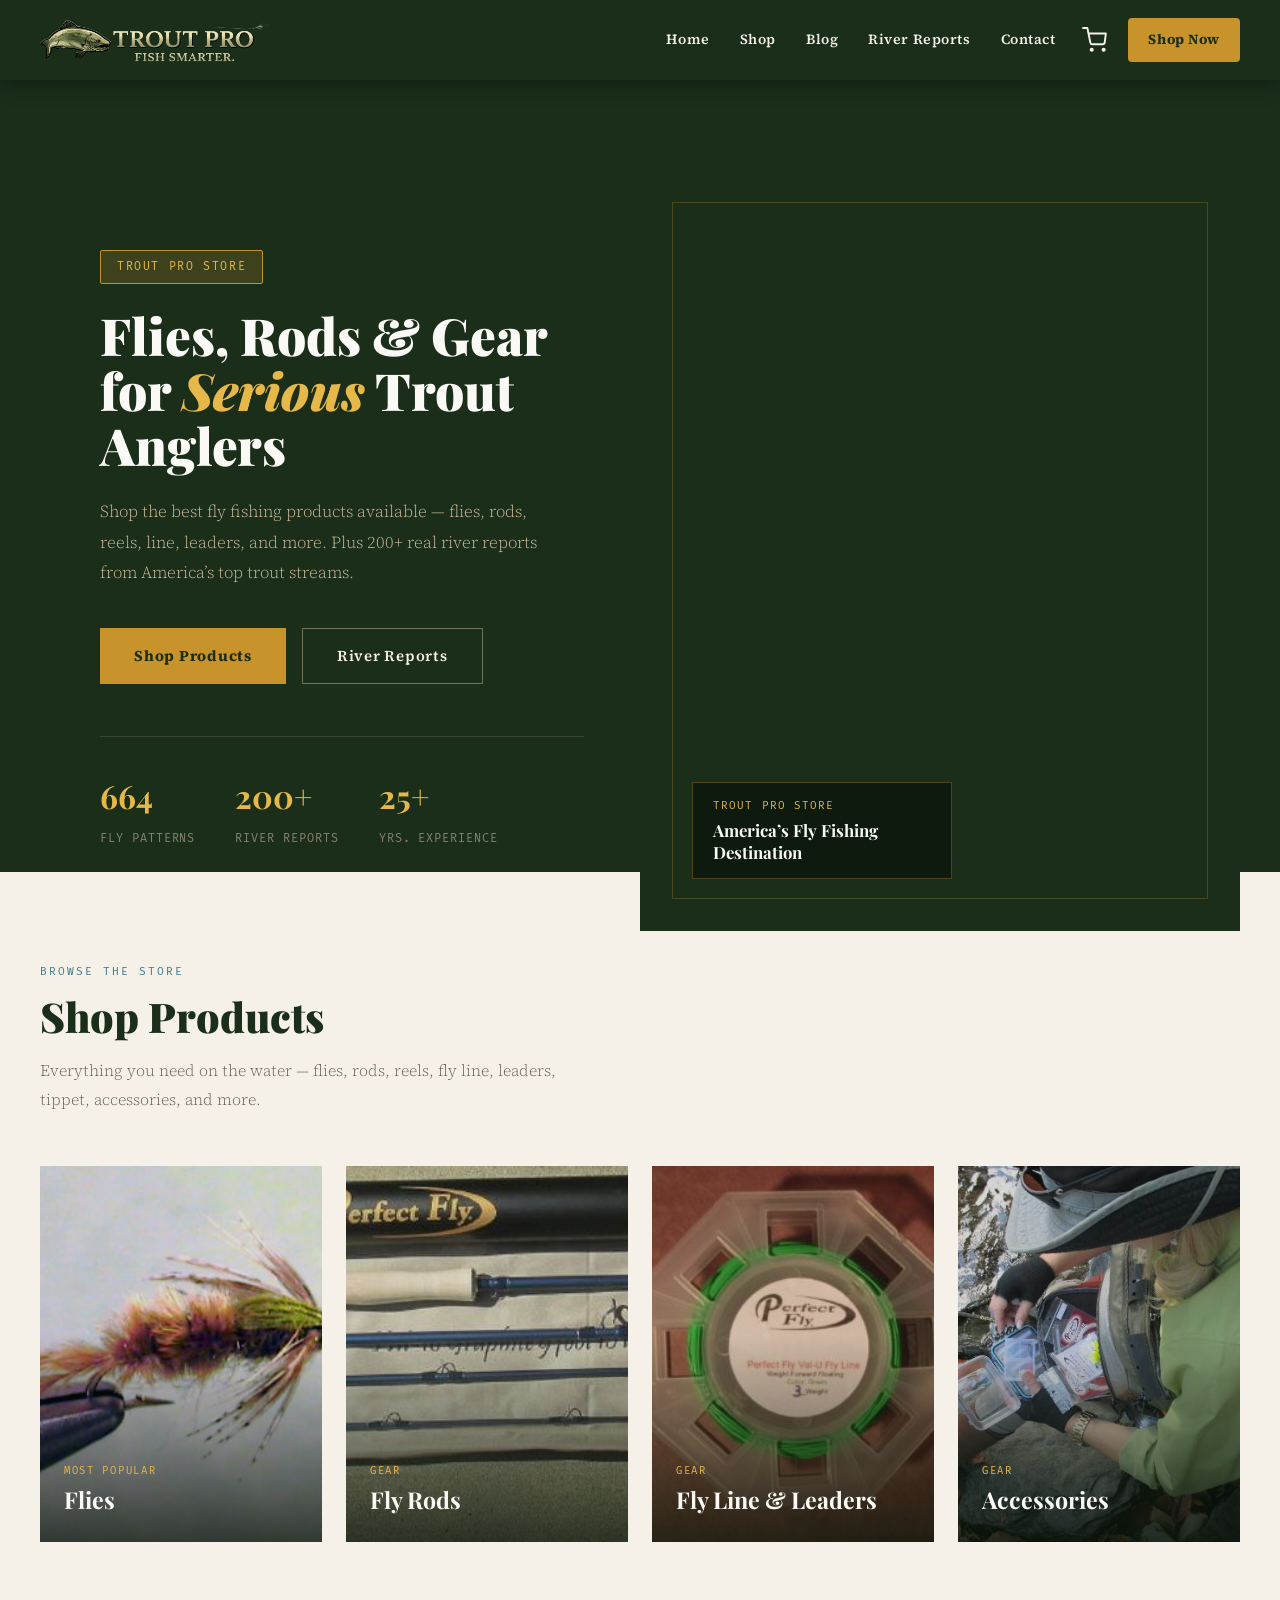
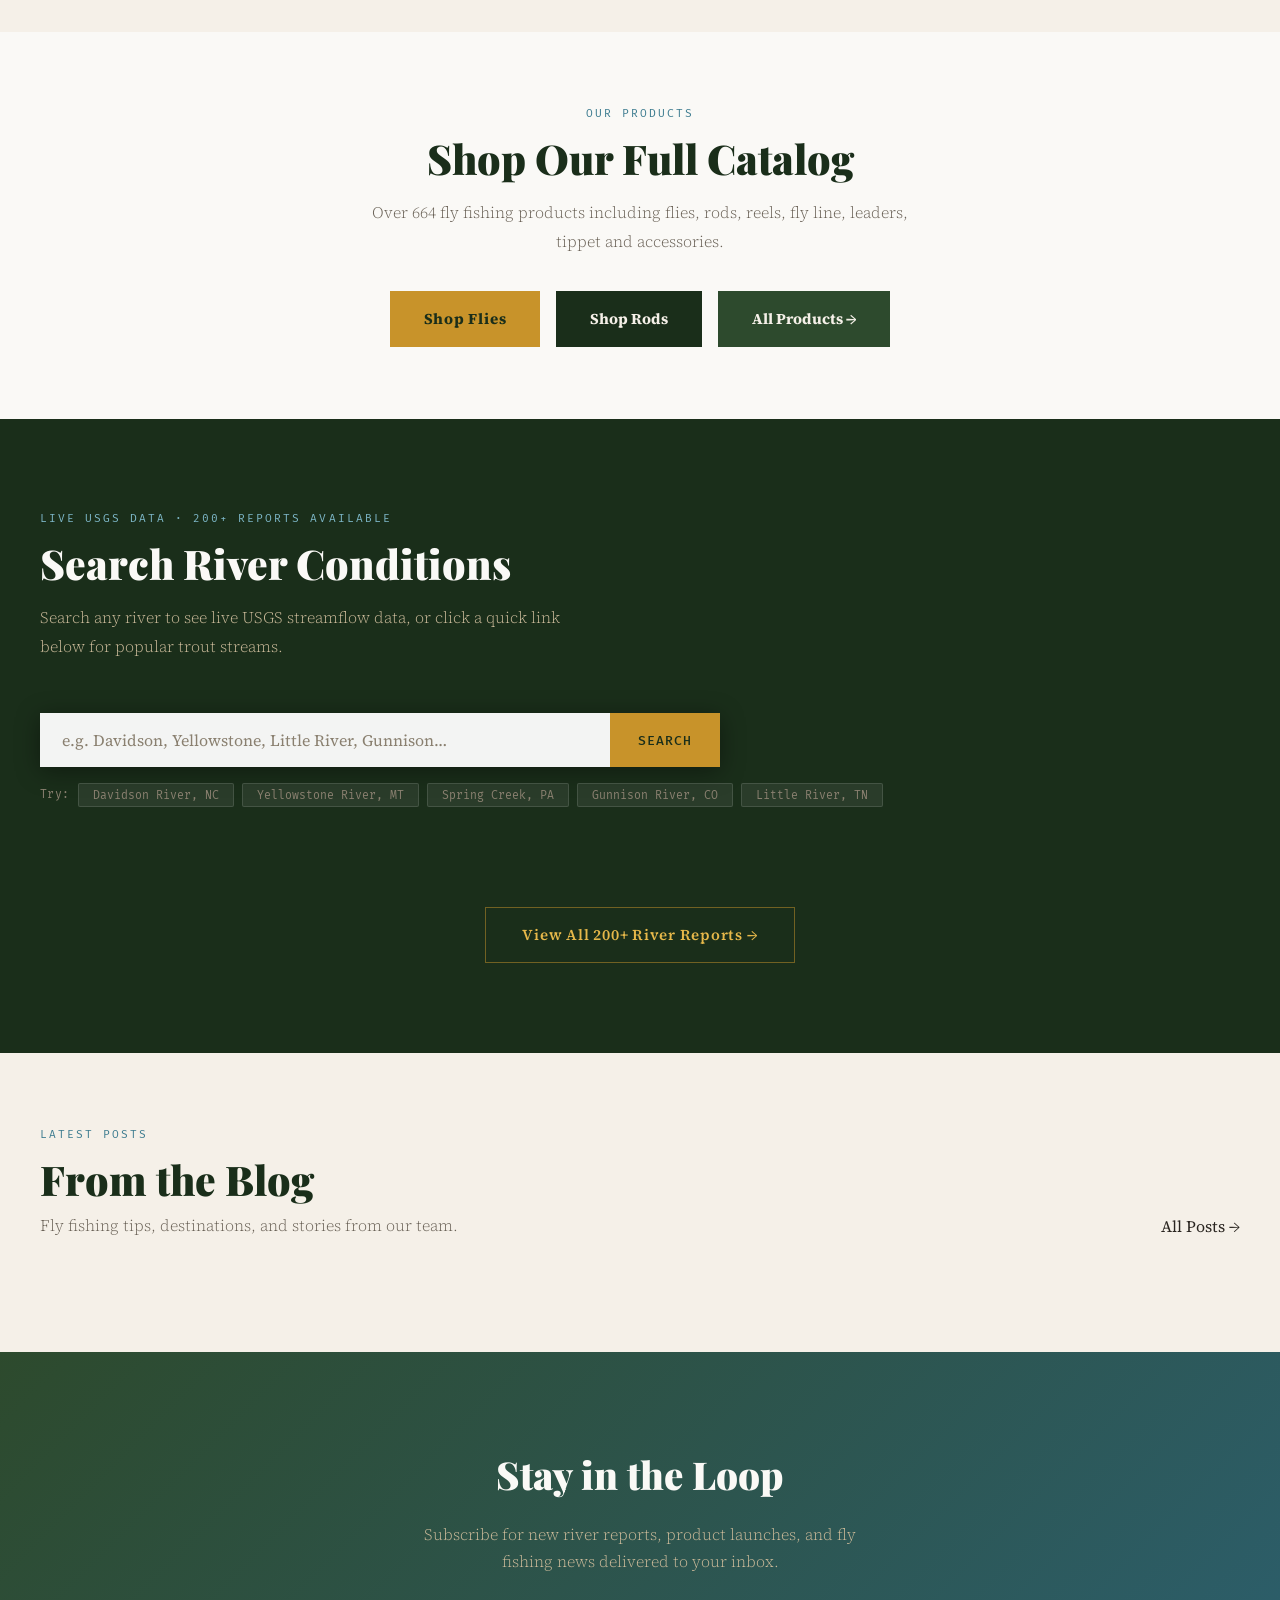
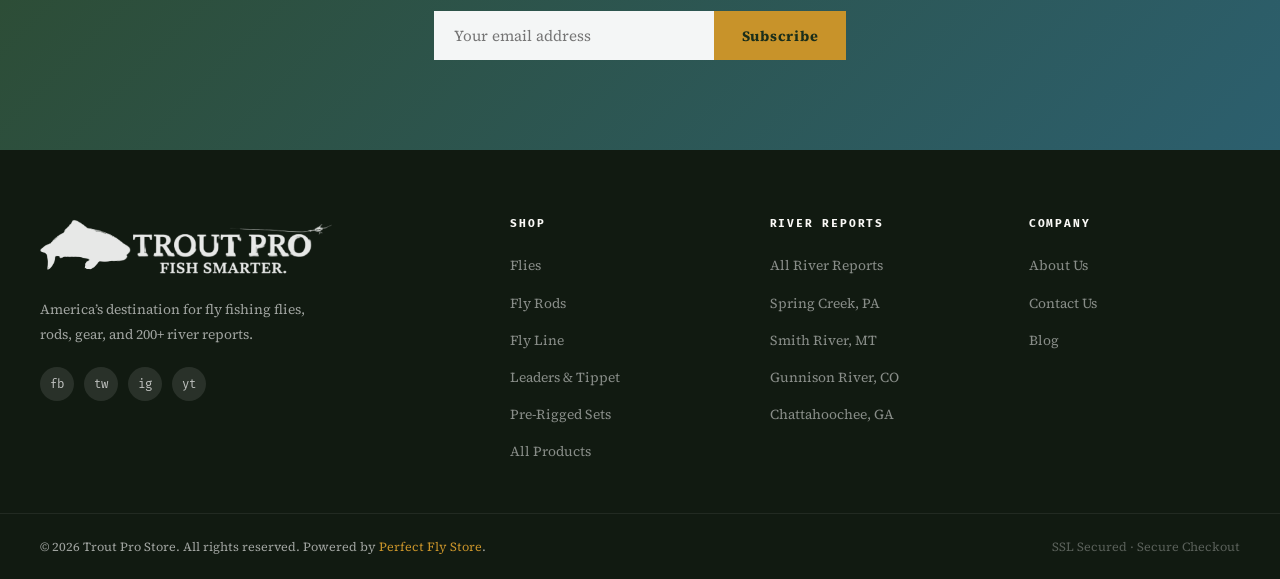
==== index.html @ e00abd27 "Update index.html" ====
<!DOCTYPE html>
<html lang="en">
<head>
  <meta charset="UTF-8" />
  <meta name="viewport" content="width=device-width, initial-scale=1.0" />
  <title>Trout Pro Store | Fly Fishing Flies, Rods, Gear &amp; River Reports</title>
  <meta name="description" content="Trout Pro Store - shop fly fishing flies, fly rods, fly line, and gear. Plus 200+ real river reports across America's best trout streams." />
  <meta name="keywords" content="fly fishing flies, fly rods, fly line, fly fishing gear, trout flies, dry flies, nymphs, streamers, river reports, trout fishing" />
  <meta name="robots" content="index, follow" />
  <link rel="canonical" href="https://troutprostore.jdevelopment.site/" />
  <meta property="og:type" content="website" />
  <meta property="og:title" content="Trout Pro Store | Fly Fishing Flies, Rods &amp; River Reports" />
  <meta property="og:description" content="Shop flies, fly rods, fly line and gear. Read 200+ real river reports from expert anglers." />
  <meta property="og:url" content="https://troutprostore.jdevelopment.site/" />
  <meta property="og:image" content="images/troutprostorelogo.png" />
  <meta name="twitter:card" content="summary_large_image" />
  <link rel="icon" type="image/svg+xml" href="data:image/svg+xml,%3Csvg xmlns='http://www.w3.org/2000/svg' viewBox='0 0 64 64'%3E%3C!-- body --%3E%3Cellipse cx='30' cy='32' rx='22' ry='11' fill='%23c8860a'/%3E%3C!-- belly highlight --%3E%3Cellipse cx='30' cy='35' rx='18' ry='6' fill='%23e8b84a'/%3E%3C!-- spots --%3E%3Ccircle cx='22' cy='29' r='2' fill='%23a06020' opacity='.7'/%3E%3Ccircle cx='30' cy='27' r='1.5' fill='%23a06020' opacity='.7'/%3E%3Ccircle cx='38' cy='30' r='1.8' fill='%23a06020' opacity='.7'/%3E%3Ccircle cx='26' cy='33' r='1.3' fill='%23e03030' opacity='.5'/%3E%3Ccircle cx='34' cy='28' r='1.2' fill='%23e03030' opacity='.5'/%3E%3C!-- tail --%3E%3Cpath d='M52 32 L62 22 L64 32 L62 42 Z' fill='%23a06020'/%3E%3C!-- dorsal fin --%3E%3Cpath d='M20 21 Q28 14 36 20' stroke='%23a06020' stroke-width='2' fill='%23c8860a' opacity='.8'/%3E%3C!-- eye --%3E%3Ccircle cx='12' cy='31' r='3' fill='%23111'/%3E%3Ccircle cx='11' cy='30' r='1' fill='white'/%3E%3C!-- mouth --%3E%3Cpath d='M4 33 Q8 31 10 33' stroke='%23333' stroke-width='1.5' fill='none'/%3E%3C/svg%3E" />
  <link rel="preconnect" href="https://fonts.googleapis.com" />
  <link rel="icon" type="image/svg+xml" href="data:image/svg+xml,%3Csvg xmlns='http://www.w3.org/2000/svg' viewBox='0 0 64 64'%3E%3C!-- body --%3E%3Cellipse cx='30' cy='32' rx='22' ry='11' fill='%23c8860a'/%3E%3C!-- belly highlight --%3E%3Cellipse cx='30' cy='35' rx='18' ry='6' fill='%23e8b84a'/%3E%3C!-- spots --%3E%3Ccircle cx='22' cy='29' r='2' fill='%23a06020' opacity='.7'/%3E%3Ccircle cx='30' cy='27' r='1.5' fill='%23a06020' opacity='.7'/%3E%3Ccircle cx='38' cy='30' r='1.8' fill='%23a06020' opacity='.7'/%3E%3Ccircle cx='26' cy='33' r='1.3' fill='%23e03030' opacity='.5'/%3E%3Ccircle cx='34' cy='28' r='1.2' fill='%23e03030' opacity='.5'/%3E%3C!-- tail --%3E%3Cpath d='M52 32 L62 22 L64 32 L62 42 Z' fill='%23a06020'/%3E%3C!-- dorsal fin --%3E%3Cpath d='M20 21 Q28 14 36 20' stroke='%23a06020' stroke-width='2' fill='%23c8860a' opacity='.8'/%3E%3C!-- eye --%3E%3Ccircle cx='12' cy='31' r='3' fill='%23111'/%3E%3Ccircle cx='11' cy='30' r='1' fill='white'/%3E%3C!-- mouth --%3E%3Cpath d='M4 33 Q8 31 10 33' stroke='%23333' stroke-width='1.5' fill='none'/%3E%3C/svg%3E" />
  <link rel="preconnect" href="https://fonts.gstatic.com" crossorigin />
  <link href="https://fonts.googleapis.com/css2?family=Playfair+Display:ital,wght@0,700;0,900;1,700&family=Source+Serif+4:wght@300;400;600&family=Fira+Mono:wght@400;500&display=swap" rel="stylesheet" />
  <style>
    :root{--forest:#1a2e1a;--moss:#2d4a2d;--sage:#5a7a5a;--river:#2c5f6e;--river-light:#3a7a8e;--water:#7eb8c9;--stone:#8a8070;--sand:#c8b898;--cream:#f5f0e8;--gold:#c8932a;--gold-light:#e6b84a;--white:#faf9f6;--text:#2a2520;--text-muted:#6b6358;--border:rgba(90,122,90,0.2)}
    *,*::before,*::after{margin:0;padding:0;box-sizing:border-box}
    html{scroll-behavior:smooth}
    body{font-family:"Source Serif 4",Georgia,serif;background:var(--white);color:var(--text);line-height:1.7}
    a{text-decoration:none;color:inherit}
    img{display:block;max-width:100%}
    header{background:var(--forest);position:sticky;top:0;z-index:1000;box-shadow:0 2px 20px rgba(0,0,0,.4);transition:transform .3s ease,opacity .3s ease}
    header.hidden{transform:translateY(-100%);opacity:0;pointer-events:none}
    
    
    nav{display:flex;align-items:center;gap:0}
    nav a{color:var(--cream);font-family:"Source Serif 4",serif;font-size:.88rem;font-weight:600;letter-spacing:.04em;padding:10px 15px;border-radius:4px;transition:color .2s,background .2s;white-space:nowrap}
    nav a:hover{color:var(--gold-light);background:rgba(255,255,255,.06)}
    nav .nav-cta{background:var(--gold);color:var(--forest)!important;margin-left:8px;padding:10px 20px;font-weight:700}
    .cart-btn{position:relative;display:flex;align-items:center;padding:8px 12px;color:var(--cream);background:none;border:none;cursor:pointer;text-decoration:none}
    .cart-btn svg{width:26px;height:26px;fill:none;stroke:var(--cream);stroke-width:1.8;stroke-linecap:round;stroke-linejoin:round;transition:stroke .2s}
    .cart-btn:hover svg{stroke:var(--gold-light)}
    .cart-count{position:absolute;top:2px;right:4px;background:var(--gold);color:var(--forest);border-radius:50%;width:17px;height:17px;font-size:.62rem;font-weight:700;font-family:'Fira Mono',monospace;display:none;align-items:center;justify-content:center;line-height:1}
    nav .nav-cta:hover{background:var(--gold-light)}
    .hamburger{display:none;cursor:pointer;flex-direction:column;gap:5px;background:none;border:none;padding:6px}
    .hamburger span{width:24px;height:2px;background:var(--cream);display:block}
    .mobile-nav{display:none;flex-direction:column;background:var(--moss);padding:16px 24px 24px}
    .mobile-nav.open{display:flex}
    .mobile-nav a{color:var(--cream);padding:12px 0;font-size:.95rem;font-weight:600;border-bottom:1px solid rgba(255,255,255,.08)}
    .hero{display:grid;grid-template-columns:1fr 1fr;background:var(--forest);min-height:88vh;align-items:stretch;height:88vh}
    .hero-left{display:flex;flex-direction:column;justify-content:center;padding:80px 56px 80px 60px;position:relative;z-index:2}
    .hero-badge{display:inline-block;background:rgba(200,147,42,.2);border:1px solid var(--gold);color:var(--gold-light);font-family:"Fira Mono",monospace;font-size:.72rem;letter-spacing:.14em;text-transform:uppercase;padding:6px 16px;border-radius:2px;margin-bottom:24px;width:fit-content}
    .hero h1{font-family:"Playfair Display",serif;font-size:clamp(2.4rem,4vw,4.2rem);font-weight:900;color:var(--white);line-height:1.08;margin-bottom:24px}
    .hero h1 em{font-style:italic;color:var(--gold-light)}
    .hero-desc{font-size:1.05rem;color:var(--sand);max-width:460px;margin-bottom:40px;font-weight:300;line-height:1.8}
    .hero-btns{display:flex;gap:16px;flex-wrap:wrap}
    .btn-primary{background:var(--gold);color:var(--forest);padding:15px 34px;font-family:"Source Serif 4",serif;font-weight:700;font-size:.95rem;letter-spacing:.05em;border:none;cursor:pointer;display:inline-block;transition:background .2s,transform .15s}
    .btn-primary:hover{background:var(--gold-light);transform:translateY(-2px)}
    .btn-outline{border:1.5px solid rgba(200,184,152,.5);color:var(--cream);padding:14px 34px;font-family:"Source Serif 4",serif;font-weight:600;font-size:.95rem;letter-spacing:.05em;display:inline-block;transition:border-color .2s,background .2s}
    .btn-outline:hover{border-color:var(--gold);color:var(--gold-light);background:rgba(200,147,42,.07)}
    .hero-stats{display:flex;gap:40px;flex-wrap:wrap;margin-top:52px;padding-top:32px;border-top:1px solid rgba(200,184,152,.18)}
    .stat-num{font-family:"Playfair Display",serif;font-size:2rem;font-weight:700;color:var(--gold-light);display:block}
    .stat-lbl{font-size:.74rem;color:var(--stone);font-family:"Fira Mono",monospace;letter-spacing:.08em;text-transform:uppercase}
    .hero-right{position:relative;overflow:hidden;min-height:400px;background:var(--forest);min-height:0}
    .hero-right img{position:absolute;top:0;left:0;right:0;bottom:0;width:100%;height:100%;object-fit:cover;object-position:center;display:block;transition:transform 8s ease}
    .hero:hover .hero-right img{transform:scale(1.04)}
    .hero-right::before{content:"";position:absolute;inset:0;background:linear-gradient(to right,rgba(26,46,26,1) 0%,rgba(26,46,26,0) 35%);z-index:1;pointer-events:none}
    .hero-right::after{content:"";position:absolute;top:32px;right:32px;bottom:32px;left:32px;border:1px solid rgba(200,147,42,.25);z-index:2;pointer-events:none}
    .hero-img-label{position:absolute;bottom:52px;left:52px;z-index:3;background:rgba(10,20,10,.75);backdrop-filter:blur(8px);border:1px solid rgba(200,147,42,.35);padding:14px 20px;max-width:260px}
    .hero-img-label p{font-family:"Fira Mono",monospace;font-size:.68rem;letter-spacing:.1em;text-transform:uppercase;color:var(--gold-light);margin-bottom:4px}
    .hero-img-label span{font-family:"Playfair Display",serif;font-size:1.05rem;font-weight:700;color:var(--white);line-height:1.3;display:block}
    @media(max-width:860px){.hero{grid-template-columns:1fr;min-height:auto}.hero-right{height:60vw;min-height:260px}.hero-left{padding:52px 24px 44px}.hero-img-label{bottom:20px;left:20px}}
    section{padding:90px 40px}
    .section-inner{max-width:1300px;margin:0 auto}
    .section-tag{font-family:"Fira Mono",monospace;font-size:.7rem;letter-spacing:.18em;text-transform:uppercase;color:var(--river-light);display:block;margin-bottom:12px}
    .section-heading{font-family:"Playfair Display",serif;font-size:clamp(1.9rem,3.2vw,2.8rem);font-weight:900;color:var(--forest);line-height:1.15;margin-bottom:16px}
    .section-sub{font-size:1rem;color:var(--text-muted);max-width:540px;line-height:1.8;font-weight:300}
    .section-header{margin-bottom:52px}
    .categories{background:var(--cream)}
    .cat-grid{display:grid;grid-template-columns:repeat(4,1fr);gap:24px}
    .cat-card{position:relative;overflow:hidden;aspect-ratio:3/4;cursor:pointer;text-decoration:none;display:block;background:var(--moss)}
    .cat-card img{position:absolute;inset:0;width:100%;height:100%;object-fit:cover;transition:transform .6s ease}
    .cat-card:hover img{transform:scale(1.06)}
    .cat-overlay{position:absolute;inset:0;background:linear-gradient(to top,rgba(10,20,10,.82) 0%,rgba(10,20,10,.15) 55%);display:flex;flex-direction:column;justify-content:flex-end;padding:28px 24px}
    .cat-label{font-family:"Fira Mono",monospace;font-size:.66rem;letter-spacing:.16em;text-transform:uppercase;color:var(--gold-light);margin-bottom:6px}
    .cat-name{font-family:"Playfair Display",serif;font-size:1.45rem;font-weight:700;color:var(--white);line-height:1.2}
    .products-section{background:var(--white)}
    .products-tabs{display:flex;border-bottom:2px solid var(--border);margin-bottom:48px;flex-wrap:wrap}
    .tab-btn{background:none;border:none;padding:13px 24px;font-family:"Source Serif 4",serif;font-size:.9rem;font-weight:600;color:var(--text-muted);cursor:pointer;border-bottom:2px solid transparent;margin-bottom:-2px;transition:color .2s,border-color .2s}
    .tab-btn.active{color:var(--forest);border-bottom-color:var(--gold)}
    .tab-btn:hover{color:var(--forest)}
    .products-grid{display:grid;grid-template-columns:repeat(4,1fr);gap:28px}
    .product-card{background:var(--cream);overflow:hidden;text-decoration:none;color:inherit;display:block;transition:transform .25s,box-shadow .25s;border:1px solid var(--border)}
    .product-card:hover{transform:translateY(-4px);box-shadow:0 12px 40px rgba(26,46,26,.12)}
    .product-img{position:relative;aspect-ratio:1;overflow:hidden;background:#e0d8cc}
    .product-badge{position:absolute;top:12px;left:12px;background:var(--gold);color:var(--forest);font-family:"Fira Mono",monospace;font-size:.64rem;letter-spacing:.1em;text-transform:uppercase;padding:4px 10px;font-weight:500}
    .product-info{padding:20px}
    .product-type{font-family:"Fira Mono",monospace;font-size:.66rem;letter-spacing:.12em;text-transform:uppercase;color:var(--river-light);margin-bottom:6px}
    .product-name{font-family:"Playfair Display",serif;font-size:1.08rem;font-weight:700;color:var(--forest);margin-bottom:8px;line-height:1.3}
    .product-desc{font-size:.82rem;color:var(--text-muted);line-height:1.6;margin-bottom:16px}
    .product-footer{display:flex;align-items:center;justify-content:space-between}
    .product-price{font-family:"Playfair Display",serif;font-size:1.2rem;font-weight:700;color:var(--forest)}
    .product-price span{font-size:.75rem;color:var(--text-muted);font-family:"Source Serif 4",serif;font-weight:300}
    .add-btn{background:var(--forest);color:var(--cream);border:none;padding:9px 17px;font-family:"Fira Mono",monospace;font-size:.72rem;letter-spacing:.08em;cursor:pointer;transition:background .2s}
    .add-btn:hover{background:var(--moss)}
    .river-section{background:var(--forest)}
    .river-section .section-heading{color:var(--white)}
    .river-section .section-tag{color:var(--water)}
    .river-section .section-sub{color:var(--sand)}
    .river-search-box{display:flex;max-width:680px;margin-bottom:16px;box-shadow:0 4px 24px rgba(0,0,0,.4)}
    .river-search-box input{flex:1;min-width:0;padding:16px 22px;font-family:"Source Serif 4",serif;font-size:1rem;border:none;outline:none;background:rgba(255,255,255,.95);color:var(--text)}
    .river-search-box input::placeholder{color:var(--stone)}
    .river-search-btn{background:var(--gold);color:var(--forest);border:none;padding:16px 28px;font-family:"Fira Mono",monospace;font-size:.82rem;font-weight:500;letter-spacing:.08em;text-transform:uppercase;cursor:pointer;white-space:nowrap;transition:background .2s}
    .river-search-btn:hover{background:var(--gold-light)}
    .river-search-btn:disabled{opacity:.6;cursor:not-allowed}
    .river-hint{font-family:"Fira Mono",monospace;font-size:.72rem;color:var(--stone);margin-bottom:36px;letter-spacing:.04em;display:flex;flex-wrap:wrap;align-items:center;gap:8px}
    .hint-chip{background:rgba(255,255,255,.07);border:1px solid rgba(255,255,255,.12);padding:4px 14px;cursor:pointer;transition:background .18s,border-color .18s;border-radius:2px;color:var(--stone);font-family:"Fira Mono",monospace;font-size:.72rem}
    .hint-chip:hover{background:rgba(200,147,42,.15);border-color:rgba(200,147,42,.4);color:var(--gold-light)}
    #river-results{min-height:20px}
    .results-count{font-family:'Fira Mono',monospace;font-size:.72rem;color:var(--stone);letter-spacing:.08em;margin-bottom:24px}
    .results-grid{display:grid;grid-template-columns:repeat(3,1fr);gap:20px}
    .gauge-card{background:rgba(255,255,255,.04);border:1px solid rgba(255,255,255,.1);border-radius:4px;overflow:hidden;transition:transform .25s,box-shadow .25s,border-color .25s;display:flex;flex-direction:column}
    .gauge-card:hover{transform:translateY(-4px);box-shadow:0 16px 48px rgba(0,0,0,.5);border-color:rgba(200,147,42,.5)}
    .gauge-header{padding:18px 20px 14px;display:flex;justify-content:space-between;align-items:flex-start;gap:10px;border-bottom:1px solid rgba(255,255,255,.07)}
    .gauge-name{font-family:'Playfair Display',serif;font-size:.95rem;font-weight:700;color:var(--white);line-height:1.3;flex:1}
    .gauge-badge{font-family:'Fira Mono',monospace;font-size:.58rem;letter-spacing:.1em;text-transform:uppercase;padding:4px 10px;border-radius:2px;white-space:nowrap;flex-shrink:0;font-weight:500}
    .badge-high{background:rgba(200,80,60,.25);color:#f09888;border:1px solid rgba(200,80,60,.4)}
    .badge-normal{background:rgba(80,180,80,.2);color:#8ddca0;border:1px solid rgba(80,180,80,.3)}
    .badge-low{background:rgba(200,147,42,.2);color:var(--gold-light);border:1px solid rgba(200,147,42,.4)}
    .badge-na{background:rgba(255,255,255,.06);color:var(--stone);border:1px solid rgba(255,255,255,.12)}
    .gauge-big-stats{display:grid;grid-template-columns:1fr 1fr;border-bottom:1px solid rgba(255,255,255,.07)}
    .gbs{padding:16px 20px}
    .gbs+.gbs{border-left:1px solid rgba(255,255,255,.07)}
    .gbs-label{font-family:'Fira Mono',monospace;font-size:.58rem;letter-spacing:.14em;text-transform:uppercase;color:var(--stone);margin-bottom:6px}
    .gbs-value{font-family:'Playfair Display',serif;font-size:1.8rem;font-weight:700;line-height:1;color:var(--gold-light)}
    .gbs-unit{font-family:'Fira Mono',monospace;font-size:.68rem;color:var(--stone);margin-left:3px}
    .gbs-na{font-size:1.1rem;color:rgba(255,255,255,.2)}
    .gauge-arc-row{padding:16px 20px;display:flex;align-items:center;gap:16px;border-bottom:1px solid rgba(255,255,255,.07)}
    .gauge-arc-svg{flex-shrink:0}
    .arc-track{fill:none;stroke:rgba(255,255,255,.08);stroke-width:7;stroke-linecap:round}
    .arc-fill{fill:none;stroke-width:7;stroke-linecap:round;transition:stroke-dashoffset 1.2s cubic-bezier(.4,0,.2,1)}
    .arc-high{stroke:#c85040}.arc-normal{stroke:#5aaa5a}.arc-low{stroke:var(--gold)}.arc-na{stroke:rgba(255,255,255,.15)}
    .arc-info{flex:1}
    .arc-pct{font-family:'Playfair Display',serif;font-size:1.6rem;font-weight:700;color:var(--white);line-height:1}
    .arc-label{font-family:'Fira Mono',monospace;font-size:.62rem;color:var(--stone);letter-spacing:.06em;margin-top:4px;text-transform:uppercase}
    .gauge-bars{padding:14px 20px;display:flex;flex-direction:column;gap:8px;border-bottom:1px solid rgba(255,255,255,.07)}
    .gbar-row{display:flex;align-items:center;gap:8px}
    .gbar-lbl{font-family:'Fira Mono',monospace;font-size:.58rem;color:var(--stone);letter-spacing:.08em;text-transform:uppercase;width:60px;flex-shrink:0}
    .gbar-track{flex:1;height:5px;background:rgba(255,255,255,.07);border-radius:3px;overflow:hidden}
    .gbar-fill{height:100%;border-radius:3px;width:0%;transition:width 1.1s ease}
    .gbar-cfs{background:linear-gradient(to right,#2c5f6e,#7eb8c9)}
    .gbar-ft{background:linear-gradient(to right,#2d4a2d,#7dca7d)}
    .gbar-val{font-family:'Fira Mono',monospace;font-size:.62rem;color:var(--sand);width:56px;text-align:right;flex-shrink:0}
    .gauge-footer{padding:10px 20px 14px;display:flex;justify-content:space-between;align-items:center;flex-wrap:wrap;gap:6px;margin-top:auto}
    .gauge-site{font-family:'Fira Mono',monospace;font-size:.58rem;color:var(--stone);line-height:1.6}
    .gauge-usgs-link{font-family:'Fira Mono',monospace;font-size:.62rem;color:var(--water);transition:color .18s;white-space:nowrap}
    .gauge-usgs-link:hover{color:var(--gold-light)}
    .results-error{background:rgba(200,80,60,.1);border:1px solid rgba(200,80,60,.3);color:#e88878;padding:18px 22px;font-family:'Fira Mono',monospace;font-size:.82rem;line-height:1.6;max-width:620px}
    .view-all-wrap{text-align:center;margin-top:44px}
    .btn-outline-light{border:1.5px solid rgba(200,147,42,.5);color:var(--gold-light);padding:14px 36px;font-family:"Source Serif 4",serif;font-weight:600;font-size:.95rem;letter-spacing:.05em;display:inline-block;transition:border-color .2s,background .2s}
    .btn-outline-light:hover{border-color:var(--gold-light);background:rgba(200,147,42,.08)}
    .blog-section{background:var(--cream)}
    .blog-grid{display:grid;grid-template-columns:repeat(3,1fr);gap:28px}
    .blog-card{background:var(--white);border:1px solid var(--border);overflow:hidden;transition:transform .25s,box-shadow .25s}
    .blog-card:hover{transform:translateY(-4px);box-shadow:0 12px 40px rgba(26,46,26,.1)}
    .blog-img{aspect-ratio:16/9;background:#ddd8cc}
    .blog-body{padding:24px}
    .blog-tag{font-family:"Fira Mono",monospace;font-size:.66rem;letter-spacing:.14em;text-transform:uppercase;color:var(--river-light);margin-bottom:8px}
    .blog-title{font-family:"Playfair Display",serif;font-size:1.15rem;font-weight:700;margin-bottom:10px;line-height:1.35;color:var(--forest)}
    .blog-desc{font-size:.84rem;color:var(--text-muted);line-height:1.7;margin-bottom:16px}
    .blog-link{font-family:"Fira Mono",monospace;font-size:.72rem;letter-spacing:.08em;color:var(--moss);transition:color .2s}
    .blog-link:hover{color:var(--river)}
    .email-section{background:linear-gradient(135deg,var(--moss) 0%,var(--river) 100%);text-align:center;color:var(--white)}
    .email-section h2{font-family:"Playfair Display",serif;font-size:clamp(1.8rem,3vw,2.6rem);font-weight:900;margin-bottom:14px}
    .email-section p{color:var(--sand);font-weight:300;max-width:480px;margin:0 auto 36px}
    .email-form{display:flex;justify-content:center;flex-wrap:wrap}
    .email-input{padding:14px 20px;font-size:.95rem;border:none;outline:none;font-family:"Source Serif 4",serif;background:rgba(255,255,255,.95);color:var(--text);min-width:280px}
    .email-btn{background:var(--gold);color:var(--forest);border:none;padding:14px 28px;font-family:"Source Serif 4",serif;font-weight:700;font-size:.9rem;letter-spacing:.05em;cursor:pointer;transition:background .2s;white-space:nowrap}
    .email-btn:hover{background:var(--gold-light)}
    footer{background:#111a11;color:rgba(255,255,255,.6)}
    .footer-inner{max-width:1300px;margin:0 auto;display:grid;grid-template-columns:2fr 1fr 1fr 1fr;gap:48px;padding:64px 40px 48px}
    .footer-brand img{height:64px;width:auto;filter:brightness(0) invert(1);opacity:.9;margin-bottom:20px}
    .footer-brand p{font-size:.86rem;line-height:1.75;max-width:270px}
    .social-links{display:flex;gap:10px;margin-top:20px}
    .social-links a{width:34px;height:34px;border-radius:50%;background:rgba(255,255,255,.1);display:flex;align-items:center;justify-content:center;color:rgba(255,255,255,.7);font-size:.78rem;font-family:"Fira Mono",monospace;transition:background .2s}
    .social-links a:hover{background:var(--gold);color:var(--forest)}
    .footer-col h4{font-size:.7rem;font-weight:700;text-transform:uppercase;letter-spacing:.16em;color:var(--white);margin-bottom:18px;font-family:"Fira Mono",monospace}
    .footer-col ul{list-style:none;display:flex;flex-direction:column;gap:10px}
    .footer-col ul a{font-size:.86rem;color:rgba(255,255,255,.5);transition:color .18s}
    .footer-col ul a:hover{color:var(--gold-light)}
    .footer-bottom{max-width:1300px;margin:0 auto;padding:22px 40px;border-top:1px solid rgba(255,255,255,.07);display:flex;justify-content:space-between;flex-wrap:wrap;gap:12px;font-size:.78rem}
    .fade-up{opacity:0;transform:translateY(22px);transition:opacity .55s ease,transform .55s ease}
    .fade-up.visible{opacity:1;transform:none}
    @media(max-width:1024px){.products-grid{grid-template-columns:repeat(2,1fr)}.cat-grid{grid-template-columns:repeat(2,1fr).results-grid{grid-template-columns:repeat(2,1fr)}}.blog-grid{grid-template-columns:repeat(2,1fr)}.footer-inner{grid-template-columns:1fr 1fr;gap:32px}}
    @media(max-width:768px){section{padding:60px 20px}nav{display:none}.hamburger{display:flex}.hero-stats{gap:24px}.hero-stats .stat-num{font-size:1.7rem}.footer-inner{padding:40px 20px 32px}.footer-bottom{padding:18px 20px}.email-input{min-width:220px;width:100%}.email-form{flex-direction:column;align-items:center}.email-btn{width:100%;max-width:320px}.river-search-box{flex-direction:column}.river-search-btn{width:100%;padding:14px;text-align:center}.usgs-embed-wrap iframe{height:360px}.usgs-fallback{padding:32px 20px}}
    @media(max-width:540px){
  .products-grid{grid-template-columns:1fr}
  .blog-grid{grid-template-columns:1fr}
  .results-grid{grid-template-columns:1fr}
  .footer-inner{grid-template-columns:1fr;gap:28px}
  .hero h1{font-size:2.2rem}
  .hero-btns{flex-direction:column}
  .btn-primary,.btn-outline{width:100%;text-align:center}
  .hero-stats{gap:20px}
  /* Gauge card mobile fixes */
  .gauge-big-stats{grid-template-columns:1fr 1fr}
  .gbs-value{font-size:1.4rem}
  .gauge-arc-row{padding:12px 16px;gap:12px}
  .arc-pct{font-size:1.3rem}
  .gauge-header{padding:14px 16px 12px}
  .gauge-bars{padding:10px 16px}
  .gauge-footer{padding:8px 16px 12px}
  .gbs{padding:12px 16px}
  .arc-label{font-size:.58rem}
}

    .header-main{display:flex;align-items:center;justify-content:space-between;padding:8px 40px;max-width:1400px;margin:0 auto;min-height:80px}
    .logo-wrap img{height:64px !important;width:auto !important;max-width:240px !important;display:block !important;object-fit:contain !important}

    /* iPhone specific fixes */
    @media(max-width:480px){
      .hero{grid-template-columns:1fr !important;min-height:auto}
      .hero-left{padding:40px 20px 36px !important}
      .hero h1{font-size:2rem !important;line-height:1.2}
      .hero-desc{font-size:.95rem}
      .hero-btns{flex-direction:column;gap:12px}
      .btn-primary,.btn-outline{width:100%;text-align:center;padding:14px 20px}
      .hero-stats{gap:20px;margin-top:32px;padding-top:24px}
      .stat-num{font-size:1.6rem}
      .hero-right{height:56vw;min-height:220px}
      .hero-right::after{display:none}
      .hero-img-label{bottom:14px;left:14px;padding:10px 14px}
      .section-inner{padding:0 4px}
      .cat-grid{grid-template-columns:1fr 1fr !important;gap:12px}
      .cat-card{aspect-ratio:4/3}
      .cat-name{font-size:1.1rem}
      .section-heading{font-size:1.7rem}
      .river-hint{gap:6px}
      .hint-chip{font-size:.66rem;padding:4px 8px}
      .gauge-big-stats{grid-template-columns:1fr 1fr}
      .gbs-value{font-size:1.3rem}
      .footer-inner{grid-template-columns:1fr !important;padding:32px 20px 24px !important}
      .footer-brand p{max-width:100%}
      .footer-bottom{flex-direction:column;padding:16px 20px !important;gap:8px;font-size:.74rem}
      .email-section{padding:48px 20px}
      .email-form{flex-direction:column;gap:0}
      .email-input{width:100%;min-width:0 !important;border-bottom:none}
      .email-btn{width:100%}
    }
  </style>
</head>
<body>

<header id="site-header" role="banner">
  <div class="header-main">
    <a href="/" class="logo-wrap" aria-label="Trout Pro Store Home">
      <img src="images/troutprostorelogo.png" alt="Trout Pro Store" />
    </a>
    <button class="hamburger" id="hambBtn" aria-label="Open navigation" aria-expanded="false">
      <span></span><span></span><span></span>
    </button>
    <nav role="navigation" aria-label="Main navigation">
      <a href="/" class="active">Home</a>
      <a href="products.html">Shop</a>
      <a href="blog.html">Blog</a>
      <a href="https://perfectflystore.com/your-streams/" target="_blank" rel="noopener">River Reports</a>
      <a href="contact.html">Contact</a>
      <a href="cart.html" class="cart-btn" aria-label="Shopping cart">
        <svg viewBox="0 0 24 24" width="26" height="26" fill="none" xmlns="http://www.w3.org/2000/svg" style="stroke:var(--cream);stroke-width:1.8;stroke-linecap:round;stroke-linejoin:round;transition:stroke .2s"><circle cx="9" cy="21" r="1"/><circle cx="20" cy="21" r="1"/><path d="M1 1h4l2.68 13.39a2 2 0 001.99 1.61H19a2 2 0 001.98-1.72L22 6H6"/></svg>
        <span class="cart-count" id="cart-badge">0</span>
      </a>
      <a href="products.html" class="nav-cta">Shop Now</a>
    </nav>
  </div>
  <div class="mobile-nav" id="mobileNav">
    <a href="/">Home</a>
    <a href="products.html">Shop</a>
    <a href="blog.html">Blog</a>
    <a href="https://perfectflystore.com/your-streams/" target="_blank" rel="noopener">River Reports</a>
    <a href="contact.html">Contact</a>
    <a href="cart.html">🛒 Cart</a>
    <a href="products.html" style="color:var(--gold-light);margin-top:6px;">Shop Now &rarr;</a>
  </div>
</header>

<main>

<section class="hero" aria-label="Welcome to Trout Pro Store">
  <div class="hero-left">
    <span class="hero-badge">Trout Pro Store</span>
    <h1>Flies, Rods &amp; Gear for <em>Serious</em> Trout Anglers</h1>
    <p class="hero-desc">Shop the best fly fishing products available &mdash; flies, rods, reels, line, leaders, and more. Plus 200+ real river reports from America&rsquo;s top trout streams.</p>
    <div class="hero-btns">
      <a href="products.html" class="btn-primary">Shop Products</a>
      <a href="#river-reports" class="btn-outline">River Reports</a>
    </div>
    <div class="hero-stats">
      <div><span class="stat-num">664</span><span class="stat-lbl">Fly Patterns</span></div>
      <div><span class="stat-num">200+</span><span class="stat-lbl">River Reports</span></div>
      <div><span class="stat-num">25+</span><span class="stat-lbl">Yrs. Experience</span></div>
    </div>
  </div>
  <div class="hero-right" aria-hidden="true">
    <img src="images/hero.png" alt="Fly fishing on a mountain trout stream" decoding="async" loading="eager" onerror="this.style.display='none'" />
    <div class="hero-img-label">
      <p>Trout Pro Store</p>
      <span>America&rsquo;s Fly Fishing Destination</span>
    </div>
  </div>
</section>

<section class="categories" id="shop" aria-labelledby="cats-heading">
  <div class="section-inner">
    <div class="section-header fade-up">
      <span class="section-tag">Browse the Store</span>
      <h2 class="section-heading" id="cats-heading">Shop Products</h2>
      <p class="section-sub">Everything you need on the water &mdash; flies, rods, reels, fly line, leaders, tippet, accessories, and more.</p>
    </div>
    <div class="cat-grid">
      <a href="products.html?cat=flies" class="cat-card" aria-label="Shop flies"><img src="images/flies.png" alt="Fly fishing flies" loading="lazy" /><div class="cat-overlay"><span class="cat-label">Most Popular</span><div class="cat-name">Flies</div></div></a>
      <a href="products.html?cat=rods" class="cat-card" aria-label="Shop fly rods"><img src="images/flyrod.png" alt="Fly rods" loading="lazy" /><div class="cat-overlay"><span class="cat-label">Gear</span><div class="cat-name">Fly Rods</div></div></a>
      <a href="products.html?cat=line" class="cat-card" aria-label="Shop fly line"><img src="images/flyline.png" alt="Fly line" loading="lazy" /><div class="cat-overlay"><span class="cat-label">Gear</span><div class="cat-name">Fly Line &amp; Leaders</div></div></a>
      <a href="products.html?cat=accessories" class="cat-card" aria-label="Shop accessories"><img src="images/flyacc.png" alt="Accessories" loading="lazy" /><div class="cat-overlay"><span class="cat-label">Gear</span><div class="cat-name">Accessories</div></div></a>
    </div>
  </div>
</section>

<section style="background:var(--white);padding:72px 40px;" aria-labelledby="products-heading">
  <div style="max-width:1300px;margin:0 auto;text-align:center;">
    <div class="fade-up">
      <span class="section-tag">Our Products</span>
      <h2 class="section-heading" id="products-heading" style="margin:0 auto 16px;">Shop Our Full Catalog</h2>
      <p class="section-sub" style="margin:0 auto 36px;">Over 664 fly fishing products including flies, rods, reels, fly line, leaders, tippet and accessories.</p>
      <div style="display:flex;gap:16px;justify-content:center;flex-wrap:wrap;">
        <a href="products.html?cat=flies" class="btn-primary">Shop Flies</a>
        <a href="products.html?cat=rods" style="background:var(--forest);color:var(--cream);padding:15px 34px;font-family:'Source Serif 4',serif;font-weight:700;font-size:.95rem;border:none;cursor:pointer;display:inline-block;transition:background .2s;">Shop Rods</a>
        <a href="products.html" style="background:var(--moss);color:var(--cream);padding:15px 34px;font-family:'Source Serif 4',serif;font-weight:700;font-size:.95rem;border:none;cursor:pointer;display:inline-block;transition:background .2s;">All Products &rarr;</a>
      </div>
    </div>
  </div>
</section>

<section class="river-section" id="river-reports" aria-labelledby="reports-heading">
  <div class="section-inner">
    <div class="section-header fade-up">
      <span class="section-tag">Live USGS Data &middot; 200+ Reports Available</span>
      <h2 class="section-heading" id="reports-heading">Search River Conditions</h2>
      <p class="section-sub" style="color:var(--sand)">Search any river to see live USGS streamflow data, or click a quick link below for popular trout streams.</p>
    </div>
    <div class="river-search-box" role="search">
      <input type="text" id="river-input" placeholder="e.g. Davidson, Yellowstone, Little River, Gunnison&hellip;" aria-label="River name" autocomplete="off" />
      <button class="river-search-btn" id="search-btn" onclick="searchRiver()">Search</button>
    </div>
    <div class="river-hint">
      <span>Try:</span>
      <button class="hint-chip" onclick="quickSearch('Davidson')">Davidson River, NC</button>
      <button class="hint-chip" onclick="quickSearch('Yellowstone')">Yellowstone River, MT</button>
      <button class="hint-chip" onclick="quickSearch('Spring Creek')">Spring Creek, PA</button>
      <button class="hint-chip" onclick="quickSearch('Gunnison')">Gunnison River, CO</button>
      <button class="hint-chip" onclick="quickSearch('Little River')">Little River, TN</button>
    </div>
    <div id="river-results"></div>
    <div class="view-all-wrap">
      <a href="https://perfectflystore.com/your-streams/" class="btn-outline-light" target="_blank" rel="noopener">View All 200+ River Reports &rarr;</a>
    </div>
  </div>
</section>

<section class="blog-section" id="blog" aria-labelledby="blog-heading" style="background:var(--cream);padding:72px 40px;">
  <div style="max-width:1300px;margin:0 auto;">
    <div class="section-header fade-up" style="display:flex;justify-content:space-between;align-items:flex-end;flex-wrap:wrap;gap:16px;margin-bottom:40px">
      <div>
        <span class="section-tag">Latest Posts</span>
        <h2 class="section-heading" id="blog-heading" style="margin-bottom:8px">From the Blog</h2>
        <p class="section-sub" style="margin-bottom:0">Fly fishing tips, destinations, and stories from our team.</p>
      </div>
      <a href="blog.html" class="btn-secondary" style="white-space:nowrap">All Posts &rarr;</a>
    </div>
    <div class="blog-grid" id="home-blog-grid">
      <div class="loading" style="grid-column:1/-1"><div class="spinner" style="border-top-color:var(--gold)"></div></div>
    </div>
  </div>
</section>

<section class="email-section" aria-labelledby="email-heading">
  <div style="max-width:640px;margin:0 auto;">
    <h2 id="email-heading">Stay in the Loop</h2>
    <p>Subscribe for new river reports, product launches, and fly fishing news delivered to your inbox.</p>
    <div class="email-form">
      <input type="email" class="email-input" placeholder="Your email address" aria-label="Email address" />
      <button class="email-btn" type="button" onclick="handleSub()">Subscribe</button>
    </div>
  </div>
</section>

</main>

<footer id="contact" role="contentinfo">
  <div class="footer-inner">
    <div class="footer-brand">
      <img src="images/troutprostorelogo.png" alt="Trout Pro Store" />
      <p>America&rsquo;s destination for fly fishing flies, rods, gear, and 200+ river reports.</p>
      <div class="social-links">
        <a href="https://www.facebook.com/TroutProStore" aria-label="Facebook" target="_blank" rel="noopener noreferrer">fb</a>
        <a href="https://twitter.com/troutprostore" aria-label="Twitter" target="_blank" rel="noopener noreferrer">tw</a>
        <a href="https://www.instagram.com/troutprostore" aria-label="Instagram" target="_blank" rel="noopener noreferrer">ig</a>
        <a href="https://www.youtube.com/user/troutuprof" aria-label="YouTube" target="_blank" rel="noopener noreferrer">yt</a>
      </div>
    </div>
    <div class="footer-col"><h4>Shop</h4><ul>
      <li><a href="products.html?cat=flies">Flies</a></li>
      <li><a href="products.html">Fly Rods</a></li>
      <li><a href="products.html">Fly Line</a></li>
      <li><a href="products.html">Leaders &amp; Tippet</a></li>
      <li><a href="products.html">Pre-Rigged Sets</a></li>
      <li><a href="products.html">All Products</a></li>
    </ul></div>
    <div class="footer-col"><h4>River Reports</h4><ul>
      <li><a href="https://perfectflystore.com/your-streams/" target="_blank" rel="noopener">All River Reports</a></li>
      <li><a href="https://perfectflystore.com/your-streams/" target="_blank" rel="noopener">Spring Creek, PA</a></li>
      <li><a href="https://perfectflystore.com/your-streams/" target="_blank" rel="noopener">Smith River, MT</a></li>
      <li><a href="https://perfectflystore.com/your-streams/" target="_blank" rel="noopener">Gunnison River, CO</a></li>
      <li><a href="https://perfectflystore.com/your-streams/" target="_blank" rel="noopener">Chattahoochee, GA</a></li>
    </ul></div>
    <div class="footer-col"><h4>Company</h4><ul>
      <li><a href="about.html">About Us</a></li>
      <li><a href="contact.html">Contact Us</a></li>
      <li><a href="blog.html">Blog</a></li>
    </ul></div>
  </div>
  <div class="footer-bottom">
    <span>&copy; 2026 Trout Pro Store. All rights reserved. Powered by <a href="https://perfectflystore.com" style="color:var(--gold)" rel="noopener">Perfect Fly Store</a>.</span>
    <span style="color:rgba(255,255,255,.3)">SSL Secured &middot; Secure Checkout</span>
  </div>
</footer>

<script>
  /* ── Nav ── */
  var hambBtn = document.getElementById('hambBtn');
  var mobileNav = document.getElementById('mobileNav');
  hambBtn.addEventListener('click', function() {
    var open = mobileNav.classList.toggle('open');
    hambBtn.setAttribute('aria-expanded', open);
  });
  mobileNav.querySelectorAll('a').forEach(function(a) {
    a.addEventListener('click', function() {
      mobileNav.classList.remove('open');
      hambBtn.setAttribute('aria-expanded', 'false');
    });
  });

  /* ── Cart badge ── */
  function getCart() { return JSON.parse(localStorage.getItem('tps_cart') || '[]'); }
  function updateCartBadge() {
    var badge = document.getElementById('cart-badge');
    if (!badge) return;
    var total = getCart().reduce(function(s,i){ return s + i.qty; }, 0);
    badge.textContent = total;
    badge.style.display = total > 0 ? 'flex' : 'none';
  }
  updateCartBadge();

  /* ── Scroll-hide header ── */
  var lastScroll = 0;
  var siteHeader = document.getElementById('site-header');
  window.addEventListener('scroll', function() {
    var cur = window.scrollY;
    if (cur > lastScroll && cur > 80) { siteHeader.classList.add('hidden'); }
    else { siteHeader.classList.remove('hidden'); }
    lastScroll = cur;
  }, { passive: true });

  /* ── Fade-up ── */
  var obs = new IntersectionObserver(function(entries) {
    entries.forEach(function(e) {
      if (e.isIntersecting) { e.target.classList.add('visible'); obs.unobserve(e.target); }
    });
  }, { threshold: 0.1, rootMargin: '0px 0px -40px 0px' });
  document.querySelectorAll('.fade-up').forEach(function(el) { obs.observe(el); });

  /* ── Product tabs ── */
  document.querySelectorAll('.tab-btn').forEach(function(btn) {
    btn.addEventListener('click', function() {
      document.querySelectorAll('.tab-btn').forEach(function(b) {
        b.classList.remove('active'); b.setAttribute('aria-selected','false');
      });
      btn.classList.add('active'); btn.setAttribute('aria-selected','true');
    });
  });

  /* ── Email ── */
  function handleSub() {
    var inp = document.querySelector('.email-input');
    if (!inp.value || inp.value.indexOf('@') === -1) { inp.focus(); return; }
    var btn = document.querySelector('.email-btn');
    btn.textContent = '\u2713 Subscribed!'; btn.style.background = '#2d7a3a'; inp.value = '';
    setTimeout(function() { btn.textContent = 'Subscribe'; btn.style.background = ''; }, 3500);
  }

  /* ── River search ── */
  document.getElementById('river-input').addEventListener('keydown', function(e) {
    if (e.key === 'Enter') searchRiver();
  });
  function quickSearch(term) {
    document.getElementById('river-input').value = term;
    searchRiver();
  }

  function esc(s) {
    return String(s).replace(/&/g,'&amp;').replace(/</g,'&lt;').replace(/>/g,'&gt;').replace(/"/g,'&quot;');
  }

  var STATE_MAP = {'01':'Alabama','02':'Alaska','04':'Arizona','05':'Arkansas','06':'California','08':'Colorado','09':'Connecticut','10':'Delaware','12':'Florida','13':'Georgia','15':'Hawaii','16':'Idaho','17':'Illinois','18':'Indiana','19':'Iowa','20':'Kansas','21':'Kentucky','22':'Louisiana','23':'Maine','24':'Maryland','25':'Massachusetts','26':'Michigan','27':'Minnesota','28':'Mississippi','29':'Missouri','30':'Montana','31':'Nebraska','32':'Nevada','33':'New Hampshire','34':'New Jersey','35':'New Mexico','36':'New York','37':'North Carolina','38':'North Dakota','39':'Ohio','40':'Oklahoma','41':'Oregon','42':'Pennsylvania','44':'Rhode Island','45':'South Carolina','46':'South Dakota','47':'Tennessee','48':'Texas','49':'Utah','50':'Vermont','51':'Virginia','53':'Washington','54':'West Virginia','55':'Wisconsin','56':'Wyoming'};

  /* ═══════════════════════════════════════════════════════
     RIVER SEARCH
     Loads river-data.json — a file in this same repo,
     updated every hour by a GitHub Actions workflow.
     No external API calls, no CORS issues, works everywhere.
  ═══════════════════════════════════════════════════════ */

  var riverData = null;      // cached after first load
  var riverDataLoading = false;

  function loadRiverData(cb) {
    if (riverData) { cb(null, riverData); return; }
    if (riverDataLoading) { setTimeout(function(){ loadRiverData(cb); }, 200); return; }
    riverDataLoading = true;
    fetch('river-data.json')
      .then(function(r) {
        if (!r.ok) throw new Error('HTTP ' + r.status);
        return r.json();
      })
      .then(function(data) {
        riverData = data;
        riverDataLoading = false;
        cb(null, data);
      })
      .catch(function(err) {
        riverDataLoading = false;
        cb(err, null);
      });
  }

  function searchRiver() {
    var query = document.getElementById('river-input').value.trim();
    if (!query) return;

    var el  = document.getElementById('river-results');
    var btn = document.getElementById('search-btn');
    el.innerHTML = '<div class="results-loading"><div class="spinner"></div>Searching for \u201c' + esc(query) + '\u201d\u2026</div>';
    btn.disabled = true; btn.textContent = 'Searching\u2026';

    loadRiverData(function(err, data) {
      btn.disabled = false; btn.textContent = 'Search';

      if (err) {
        el.innerHTML = '<div class="results-error">'
          + 'River data hasn\u2019t been generated yet.<br>'
          + 'Go to your GitHub repo \u2192 Actions \u2192 <strong>Fetch River Data</strong> \u2192 click <strong>Run workflow</strong> to generate it now.'
          + '</div>';
        return;
      }

      var q = query.toUpperCase();
      var matches = data.stations.filter(function(s) {
        return s.name && s.name.toUpperCase().indexOf(q) !== -1;
      }).slice(0, 9);

      if (!matches.length) {
        el.innerHTML = '<div class="results-error">No stream gauges found for \u201c' + esc(query) + '\u201d. Try a shorter term like <em>Yellowstone</em> or <em>Davidson</em>.</div>';
        return;
      }

      var updated = data.updated ? new Date(data.updated).toLocaleString('en-US',{month:'short',day:'numeric',hour:'numeric',minute:'2-digit'}) : '';
      var cards = matches.map(function(s) { return buildCard(s); }).join('');
      el.innerHTML = '<div class="results-count">Found ' + matches.length + ' gauge' + (matches.length !== 1 ? 's' : '') + ' matching \u201c' + esc(query) + '\u201d' + (updated ? ' &middot; Data updated ' + updated : '') + '</div>'
        + '<div class="results-grid">' + cards + '</div>';

      requestAnimationFrame(function() {
        /* Animate horizontal bars */
        el.querySelectorAll('.gbar-fill[data-w]').forEach(function(b) {
          b.style.width = b.dataset.w + '%';
        });
        /* Animate SVG arcs */
        el.querySelectorAll('.arc-fill[data-offset]').forEach(function(arc) {
          arc.style.strokeDashoffset = arc.dataset.offset;
        });
      });
    });
  }

  function buildCard(s) {
    var hasCfs = s.cfs != null && !isNaN(s.cfs);
    var hasFt  = s.ft  != null && !isNaN(s.ft);
    var status = 'na', label = 'No Data';
    if (hasCfs) {
      if      (s.cfs > 5000) { status = 'high';   label = 'High Flow'; }
      else if (s.cfs < 50)   { status = 'low';    label = 'Low Flow';  }
      else                   { status = 'normal'; label = 'Normal';    }
    }

    /* Flow level % — logarithmic scale so small rivers still show meaningful bars */
    var pct = hasCfs ? Math.min(100, Math.round(Math.log10(Math.max(s.cfs,1)+1) / Math.log10(10001) * 100)) : 0;
    /* Gage height % — cap at 20ft as "full" for display */
    var ftPct = hasFt ? Math.min(100, Math.round((s.ft / 20) * 100)) : 0;

    /* SVG arc — semicircle, r=28, circumference of half circle */
    var r = 28, cx = 36, cy = 36;
    var circ = Math.PI * r;  /* half circumference */
    var dash = circ;
    var offset = dash - (pct / 100) * dash;

    var dtStr = s.dt ? new Date(s.dt).toLocaleString('en-US',{month:'short',day:'numeric',hour:'numeric',minute:'2-digit'}) : '\u2014';
    var sname = STATE_MAP[s.state] || s.state || '';
    var link  = 'https://waterdata.usgs.gov/monitoring-location/' + esc(s.siteNo) + '/';

    /* Condition description */
    var desc = 'No flow data available';
    if (hasCfs) {
      if (status === 'high')   desc = 'Above normal \u2014 use caution wading';
      else if (status === 'low')  desc = 'Below normal \u2014 low water conditions';
      else                        desc = 'Good wading conditions';
    }

    return '<div class="gauge-card">'

      /* Header */
      + '<div class="gauge-header">'
      + '<div class="gauge-name">' + esc(s.name) + '</div>'
      + '<span class="gauge-badge badge-' + status + '">' + label + '</span>'
      + '</div>'

      /* Big numbers */
      + '<div class="gauge-big-stats">'
      + '<div class="gbs"><div class="gbs-label">Discharge</div>'
      + (hasCfs
          ? '<span class="gbs-value">' + s.cfs.toLocaleString() + '</span><span class="gbs-unit">cfs</span>'
          : '<span class="gbs-na">\u2014</span>')
      + '</div>'
      + '<div class="gbs"><div class="gbs-label">Gage Height</div>'
      + (hasFt
          ? '<span class="gbs-value">' + s.ft.toFixed(2) + '</span><span class="gbs-unit">ft</span>'
          : '<span class="gbs-na">\u2014</span>')
      + '</div>'
      + '</div>'

      /* Arc gauge */
      + '<div class="gauge-arc-row">'
      + '<svg class="gauge-arc-svg" width="72" height="40" viewBox="0 0 72 40">'
      + '<path class="arc-track" d="M8,36 A28,28 0 0,1 64,36" />'
      + '<path class="arc-fill arc-' + status + '" d="M8,36 A28,28 0 0,1 64,36"'
      + ' stroke-dasharray="' + circ.toFixed(1) + '"'
      + ' stroke-dashoffset="' + dash.toFixed(1) + '"'
      + ' data-offset="' + offset.toFixed(1) + '"'
      + ' />'
      + '</svg>'
      + '<div class="arc-info">'
      + '<div class="arc-pct">' + (hasCfs ? pct + '%' : '\u2014') + '</div>'
      + '<div class="arc-label">' + desc + '</div>'
      + '</div>'
      + '</div>'

      /* Horizontal bars */
      + '<div class="gauge-bars">'
      + '<div class="gbar-row">'
      + '<span class="gbar-lbl">Flow</span>'
      + '<div class="gbar-track"><div class="gbar-fill gbar-cfs" data-w="' + pct + '" style="width:0%"></div></div>'
      + '<span class="gbar-val">' + (hasCfs ? s.cfs.toLocaleString() + ' cfs' : '\u2014') + '</span>'
      + '</div>'
      + '<div class="gbar-row">'
      + '<span class="gbar-lbl">Stage</span>'
      + '<div class="gbar-track"><div class="gbar-fill gbar-ft" data-w="' + ftPct + '" style="width:0%"></div></div>'
      + '<span class="gbar-val">' + (hasFt ? s.ft.toFixed(2) + ' ft' : '\u2014') + '</span>'
      + '</div>'
      + '</div>'

      /* Footer */
      + '<div class="gauge-footer">'
      + '<div class="gauge-site">' + (sname ? sname + '\u00b7' : '') + ' #' + esc(s.siteNo) + '<br>Updated ' + dtStr + '</div>'
      + '<a href="' + link + '" class="gauge-usgs-link" target="_blank" rel="noopener">View on USGS \u2192</a>'
      + '</div>'

      + '</div>';
  }

  /* ── Load 3 most recent blog posts ── */
  (function loadHomeBlog() {
    var SUPA_URL  = 'https://elvbbqozynshrebfqkgf.supabase.co';
    var SUPA_ANON = 'eyJhbGciOiJIUzI1NiIsInR5cCI6IkpXVCJ9.eyJpc3MiOiJzdXBhYmFzZSIsInJlZiI6ImVsdmJicW96eW5zaHJlYmZxa2dmIiwicm9sZSI6ImFub24iLCJpYXQiOjE3NzQzMDA0ODgsImV4cCI6MjA4OTg3NjQ4OH0.JKGHgZlhSmecWufvlMavTlkgmFK3e9s9Vp2AR1rJalo';

    fetch(SUPA_URL + '/rest/v1/posts?published=eq.true&order=created_at.desc&limit=3', {
      headers: { 'apikey': SUPA_ANON, 'Authorization': 'Bearer ' + SUPA_ANON }
    })
    .then(function(r){ return r.json(); })
    .then(function(posts) {
      var grid = document.getElementById('home-blog-grid');
      if (!posts || !posts.length) {
        grid.innerHTML = '<div style="grid-column:1/-1;text-align:center;padding:40px;color:var(--text-muted);font-family:Fira Mono,monospace;font-size:.82rem">No posts yet — check back soon.</div>';
        return;
      }
      grid.innerHTML = posts.map(function(p) {
        var date    = p.created_at ? new Date(p.created_at).toLocaleDateString('en-US',{month:'long',day:'numeric',year:'numeric'}) : '';
        var preview = (p.content||'').replace(/<[^>]*>/g,'').substring(0,120);
        var img     = p.image_url ? '<img src="' + p.image_url + '" alt="' + esc(p.title) + '" loading="lazy" style="width:100%;height:100%;object-fit:cover" />' : '';
        return '<article class="blog-card fade-up">'
          + '<div class="blog-img">' + img + '</div>'
          + '<div class="blog-body">'
          + '<div class="blog-tag">' + esc(p.tag||'Article') + (date ? ' &middot; ' + date : '') + '</div>'
          + '<h3 class="blog-title">' + esc(p.title) + '</h3>'
          + '<p class="blog-desc">' + esc(preview) + (preview.length >= 120 ? '&hellip;' : '') + '</p>'
          + '<a href="post.html?id=' + p.id + '" class="blog-link">Read More &rarr;</a>'
          + '</div>'
          + '</article>';
      }).join('');
      /* Trigger fade-up on new cards */
      var obs = new IntersectionObserver(function(entries) {
        entries.forEach(function(e) { if (e.isIntersecting) { e.target.classList.add('visible'); obs.unobserve(e.target); } });
      }, { threshold: 0.08 });
      grid.querySelectorAll('.fade-up').forEach(function(el) { obs.observe(el); });
    })
    .catch(function() {
      document.getElementById('home-blog-grid').innerHTML = '';
    });
  })();
</script>
</body>
</html>
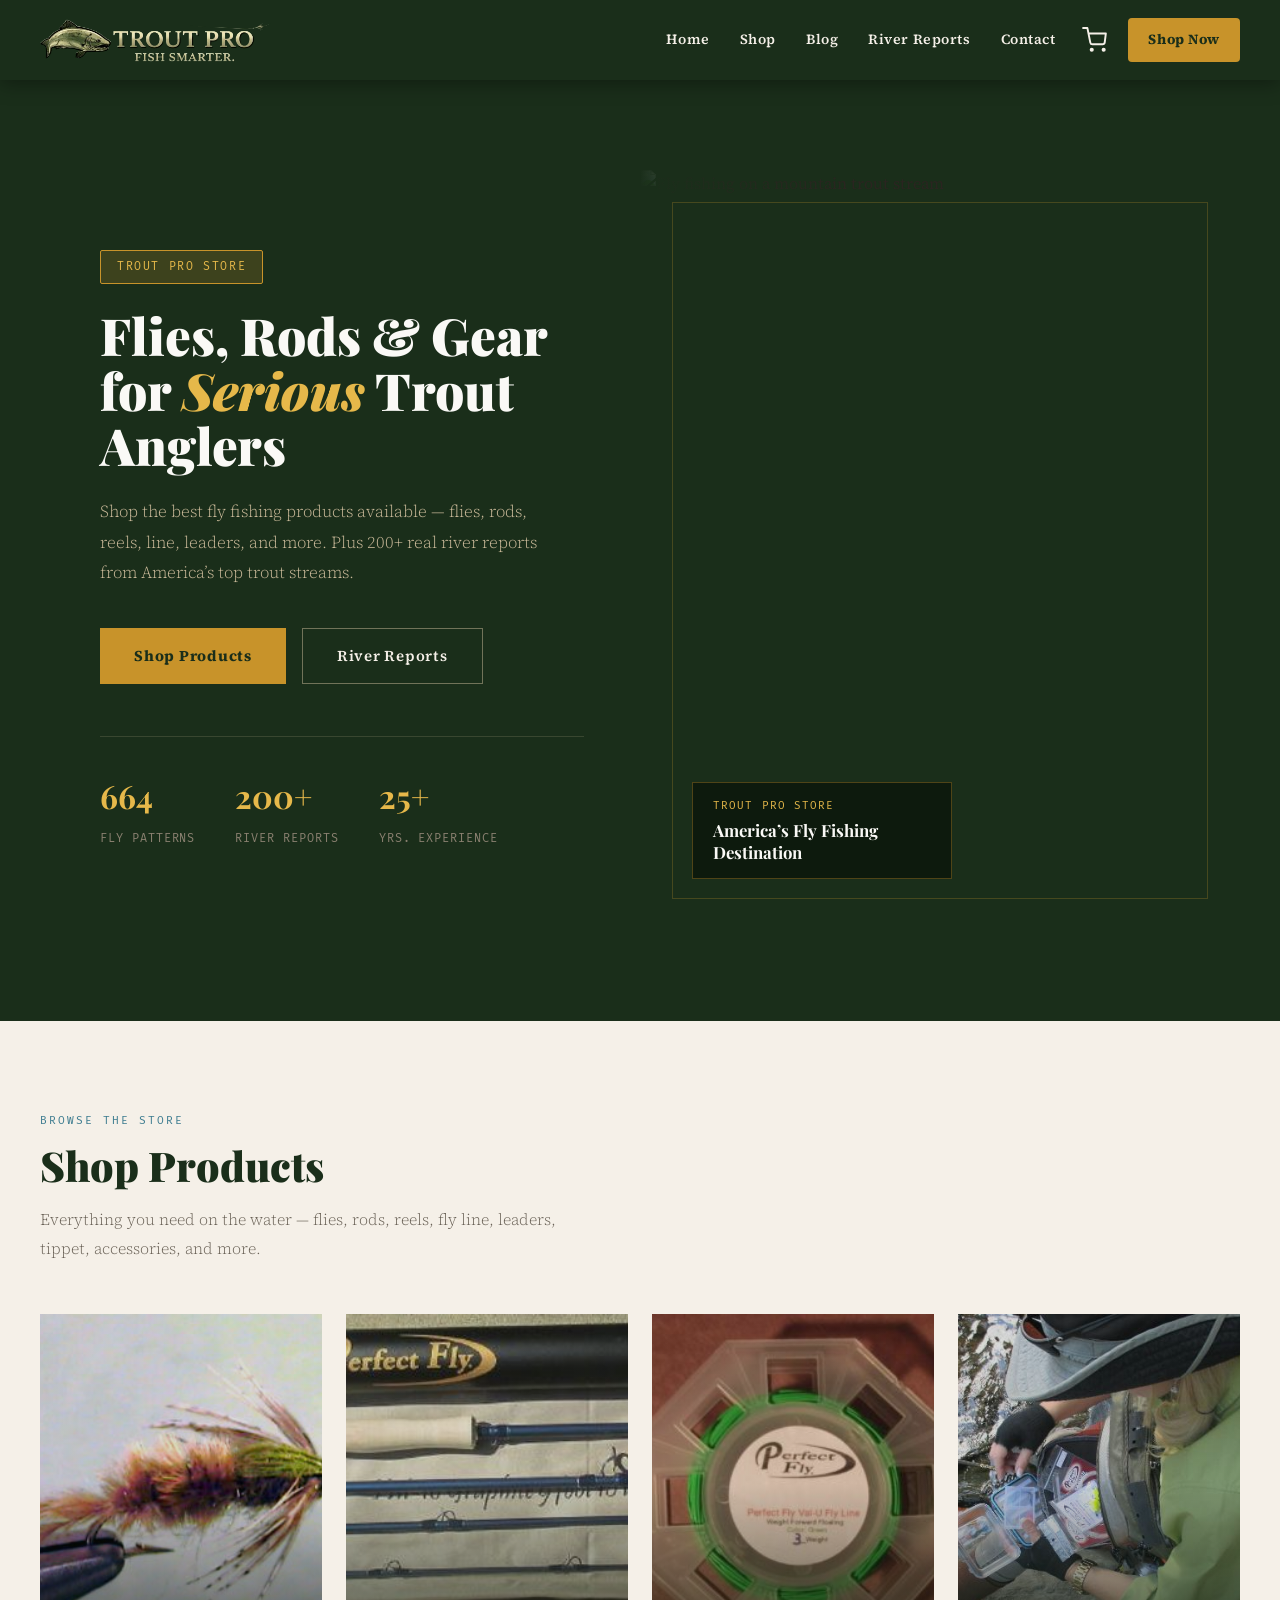
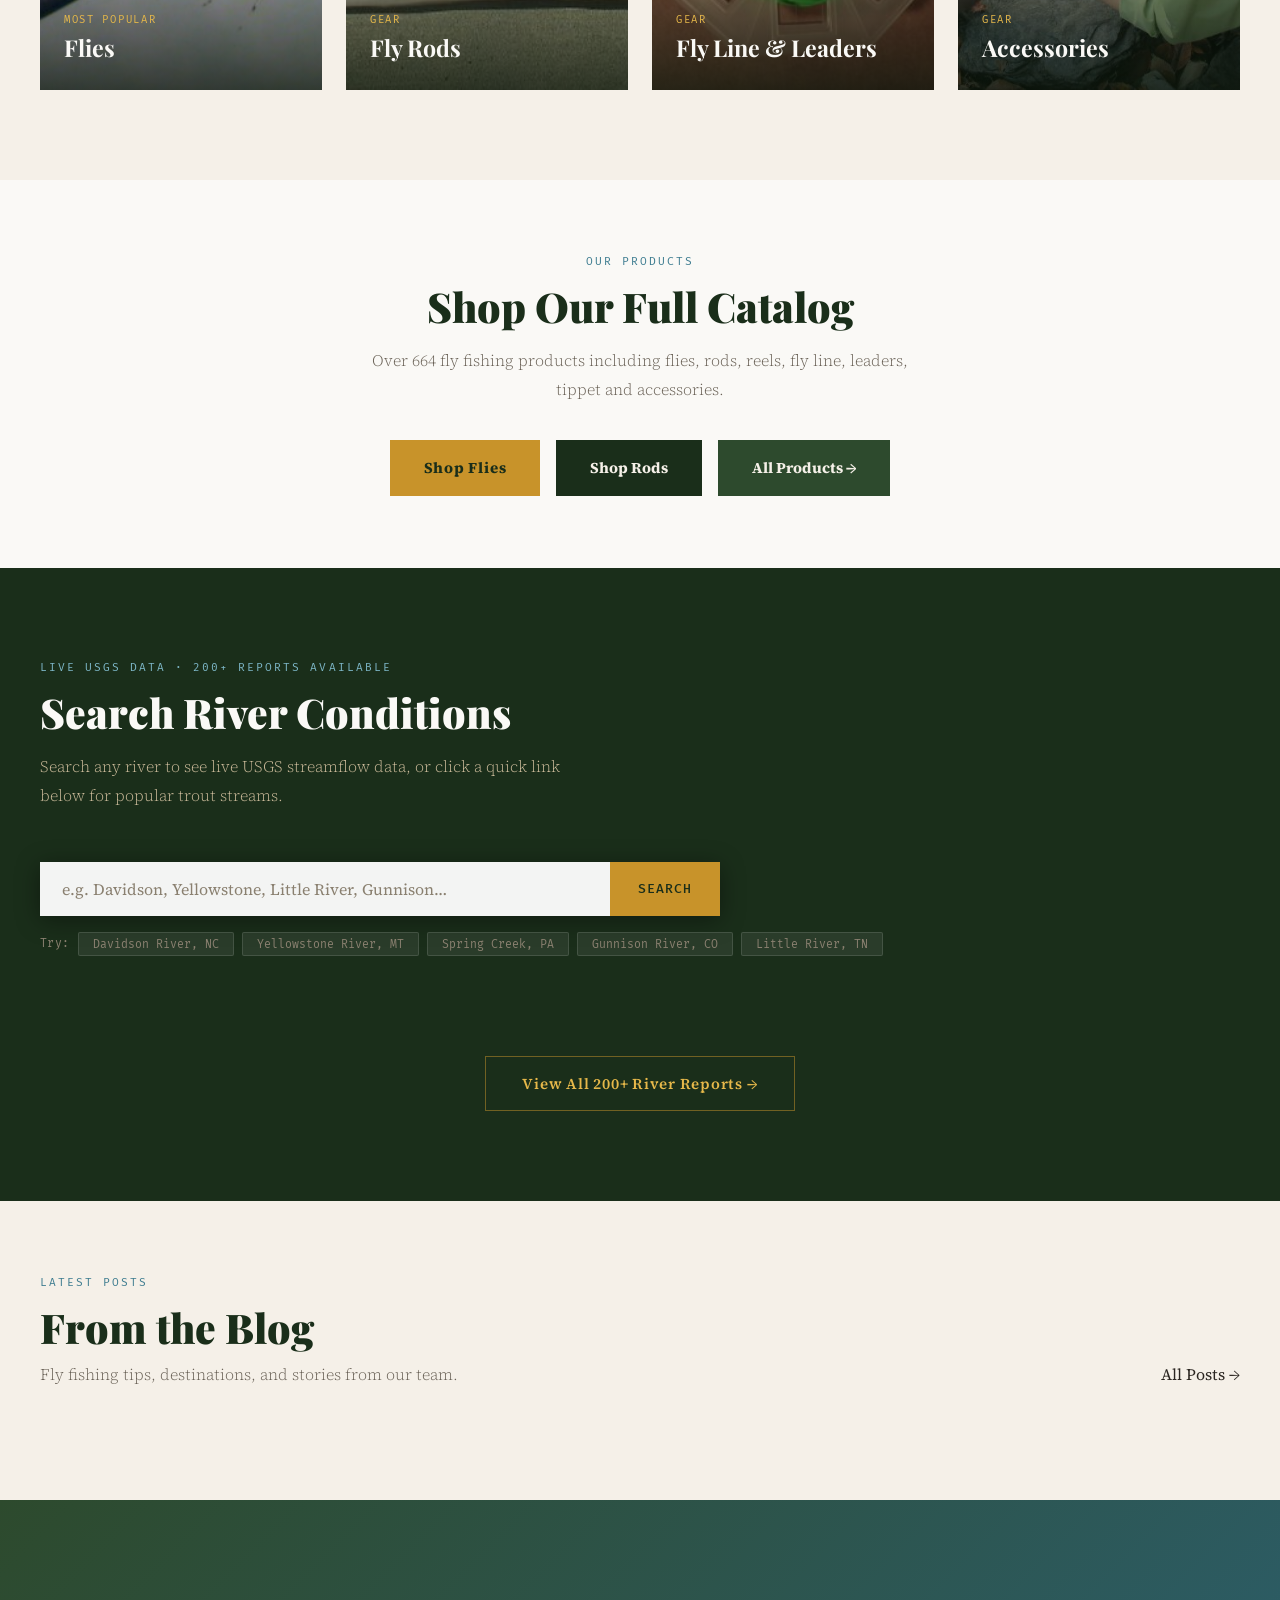
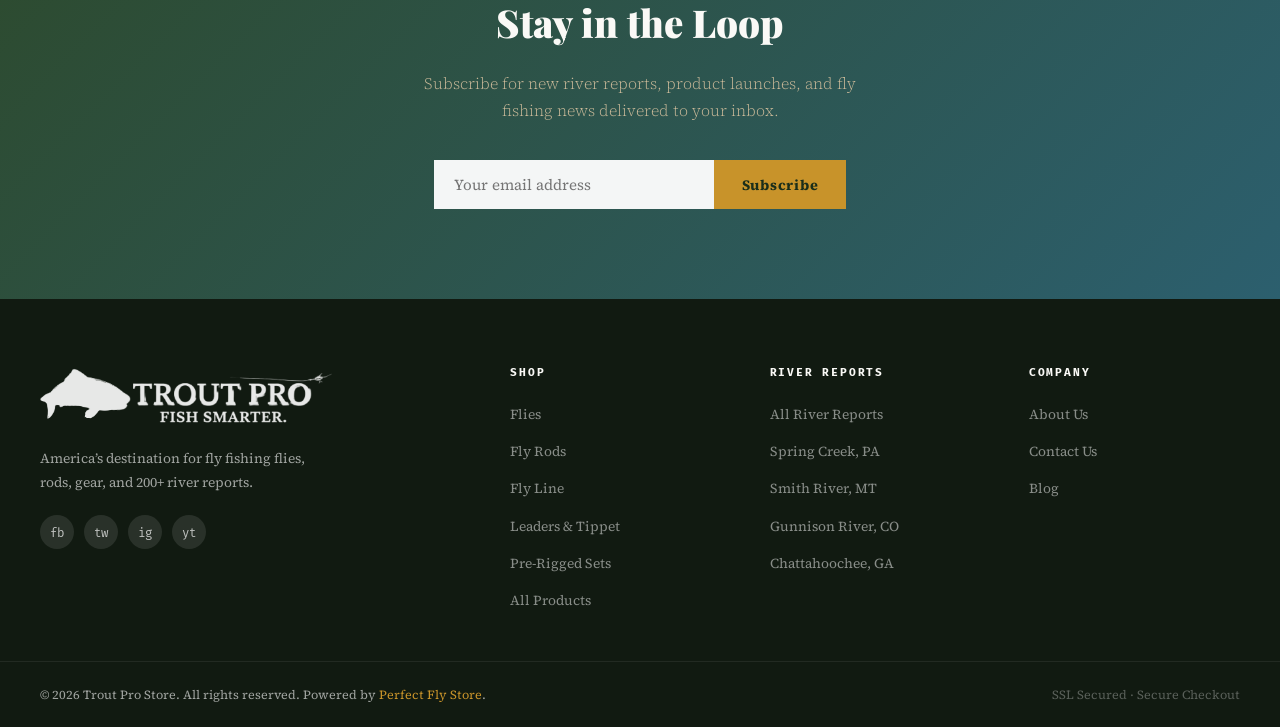
==== commit bc268474: "Update index.html" ====
--- a/index.html
+++ b/index.html
@@ -44,7 +44,7 @@
     .mobile-nav{display:none;flex-direction:column;background:var(--moss);padding:16px 24px 24px}
     .mobile-nav.open{display:flex}
     .mobile-nav a{color:var(--cream);padding:12px 0;font-size:.95rem;font-weight:600;border-bottom:1px solid rgba(255,255,255,.08)}
-    .hero{display:grid;grid-template-columns:1fr 1fr;background:var(--forest);min-height:88vh;align-items:stretch;height:88vh}
+    .hero{display:grid;grid-template-columns:1fr 1fr;background:var(--forest);min-height:88vh}
     .hero-left{display:flex;flex-direction:column;justify-content:center;padding:80px 56px 80px 60px;position:relative;z-index:2}
     .hero-badge{display:inline-block;background:rgba(200,147,42,.2);border:1px solid var(--gold);color:var(--gold-light);font-family:"Fira Mono",monospace;font-size:.72rem;letter-spacing:.14em;text-transform:uppercase;padding:6px 16px;border-radius:2px;margin-bottom:24px;width:fit-content}
     .hero h1{font-family:"Playfair Display",serif;font-size:clamp(2.4rem,4vw,4.2rem);font-weight:900;color:var(--white);line-height:1.08;margin-bottom:24px}
@@ -59,7 +59,7 @@
     .stat-num{font-family:"Playfair Display",serif;font-size:2rem;font-weight:700;color:var(--gold-light);display:block}
     .stat-lbl{font-size:.74rem;color:var(--stone);font-family:"Fira Mono",monospace;letter-spacing:.08em;text-transform:uppercase}
     .hero-right{position:relative;overflow:hidden;min-height:400px;background:var(--forest);min-height:0}
-    .hero-right img{position:absolute;top:0;left:0;right:0;bottom:0;width:100%;height:100%;object-fit:cover;object-position:center;display:block;transition:transform 8s ease}
+    .hero-right img{width:100%;height:100%;object-fit:cover;object-position:center;display:block;transition:transform 8s ease}
     .hero:hover .hero-right img{transform:scale(1.04)}
     .hero-right::before{content:"";position:absolute;inset:0;background:linear-gradient(to right,rgba(26,46,26,1) 0%,rgba(26,46,26,0) 35%);z-index:1;pointer-events:none}
     .hero-right::after{content:"";position:absolute;top:32px;right:32px;bottom:32px;left:32px;border:1px solid rgba(200,147,42,.25);z-index:2;pointer-events:none}
@@ -298,7 +298,7 @@
     </div>
   </div>
   <div class="hero-right" aria-hidden="true">
-    <img src="images/hero.png" alt="Fly fishing on a mountain trout stream" decoding="async" loading="eager" onerror="this.style.display='none'" />
+    <img src="images/hero.png" alt="Fly fishing on a mountain trout stream" />
     <div class="hero-img-label">
       <p>Trout Pro Store</p>
       <span>America&rsquo;s Fly Fishing Destination</span>
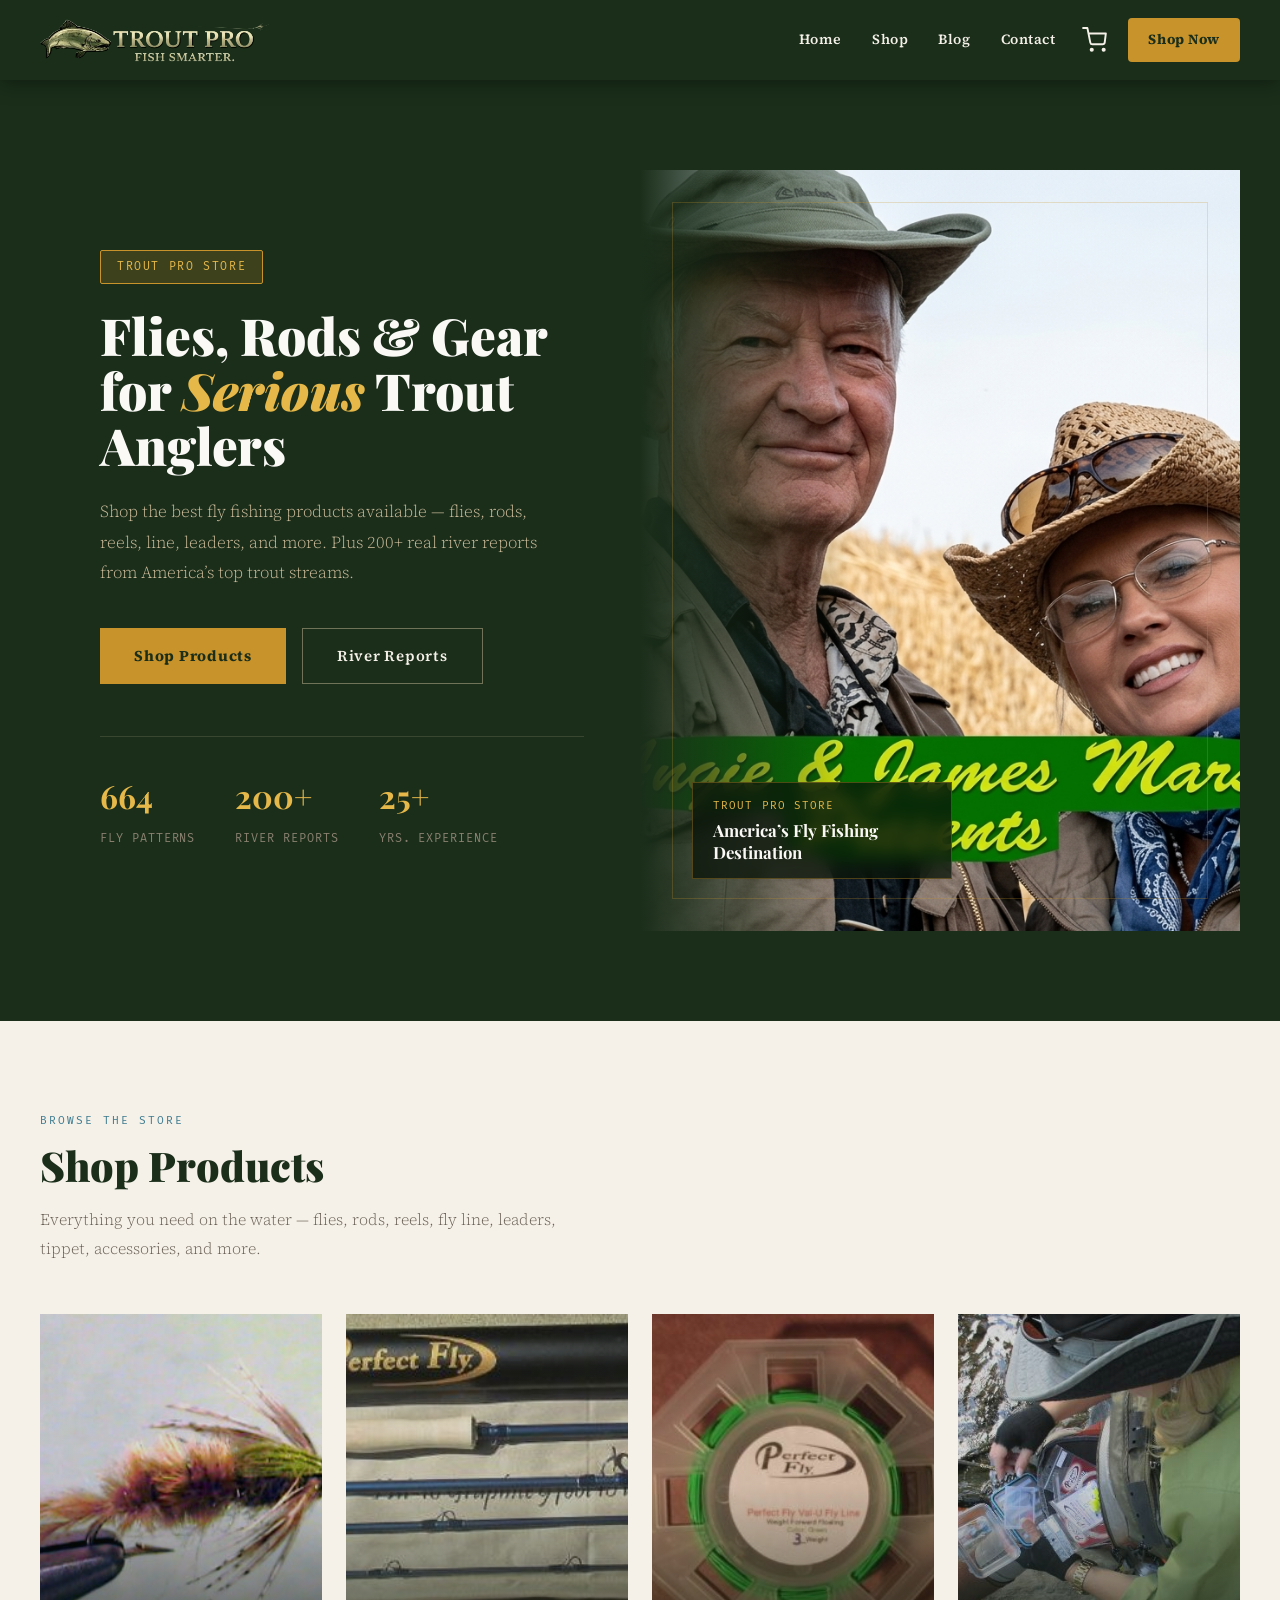
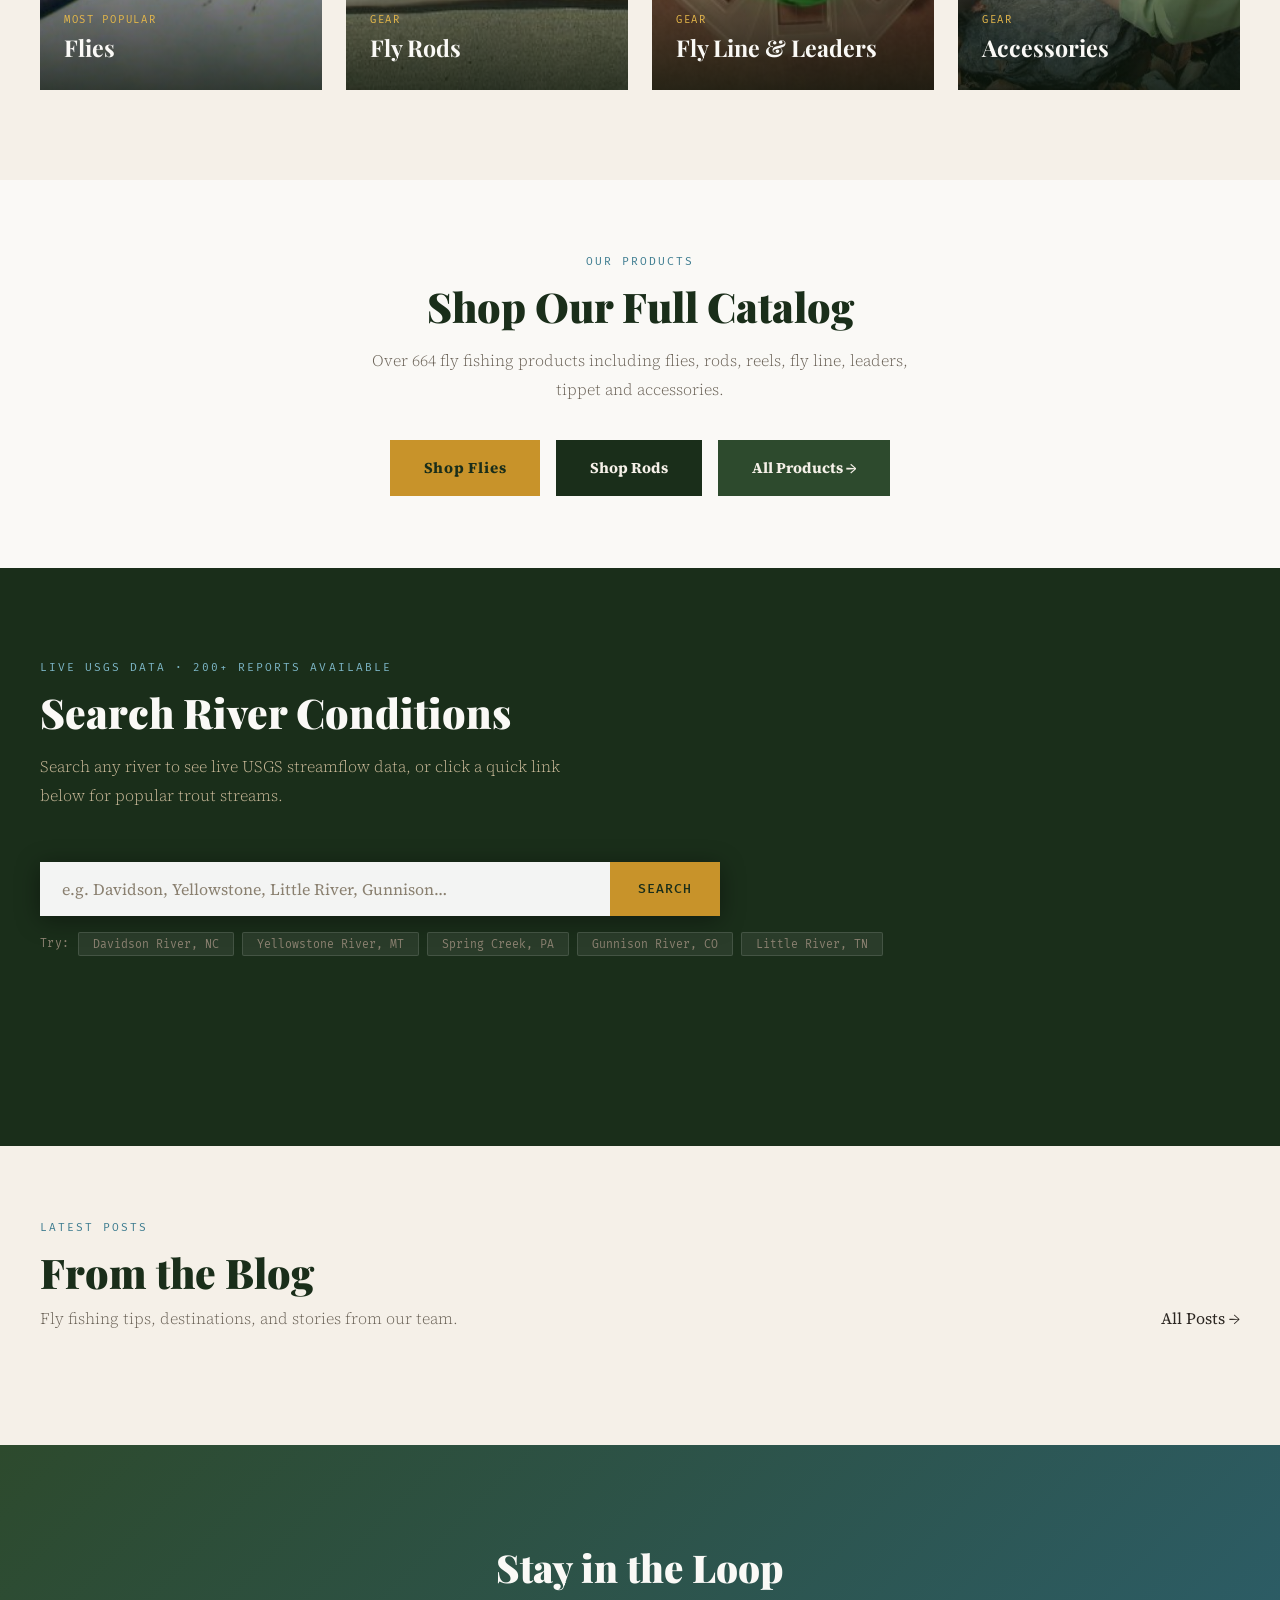
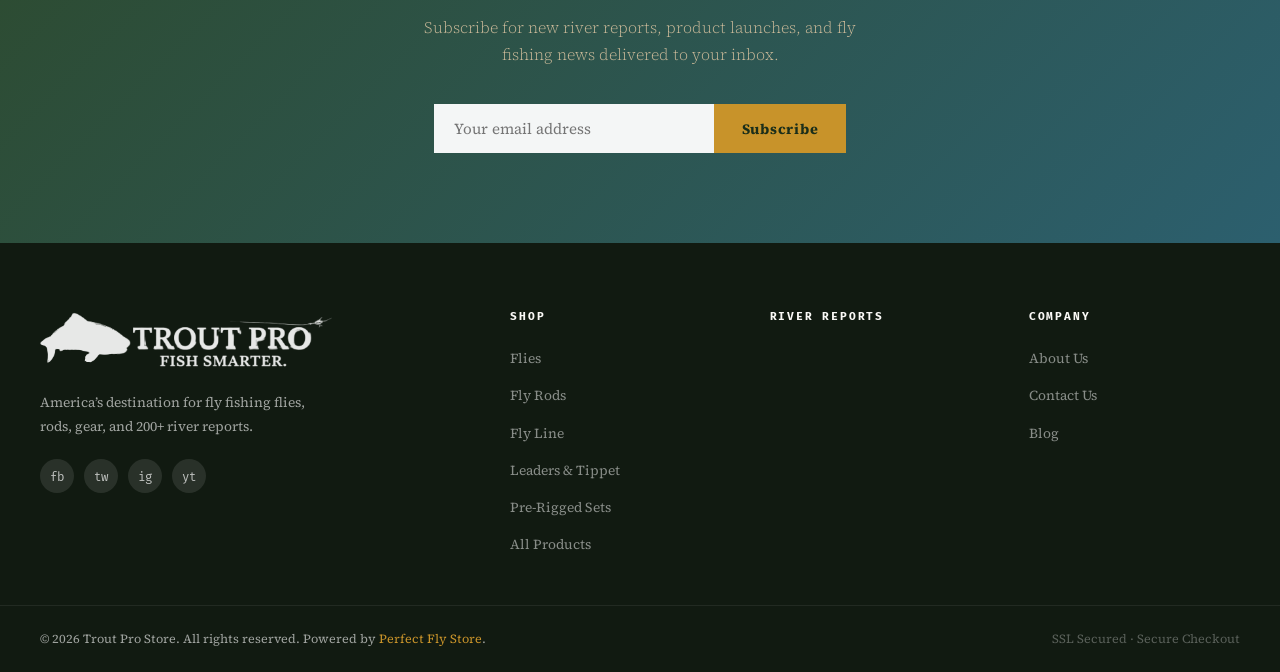
==== commit 84d3ba20: "Add files via upload" ====
--- a/index.html
+++ b/index.html
@@ -244,6 +244,11 @@
       .email-input{width:100%;min-width:0 !important;border-bottom:none}
       .email-btn{width:100%}
     }
+
+    @media(max-width:600px){
+      .hero-right { display: none !important; }
+      .hero { grid-template-columns: 1fr !important; }
+    }
   </style>
 </head>
 <body>
@@ -260,7 +265,7 @@
       <a href="/" class="active">Home</a>
       <a href="products.html">Shop</a>
       <a href="blog.html">Blog</a>
-      <a href="https://perfectflystore.com/your-streams/" target="_blank" rel="noopener">River Reports</a>
+      
       <a href="contact.html">Contact</a>
       <a href="cart.html" class="cart-btn" aria-label="Shopping cart">
         <svg viewBox="0 0 24 24" width="26" height="26" fill="none" xmlns="http://www.w3.org/2000/svg" style="stroke:var(--cream);stroke-width:1.8;stroke-linecap:round;stroke-linejoin:round;transition:stroke .2s"><circle cx="9" cy="21" r="1"/><circle cx="20" cy="21" r="1"/><path d="M1 1h4l2.68 13.39a2 2 0 001.99 1.61H19a2 2 0 001.98-1.72L22 6H6"/></svg>
@@ -273,7 +278,7 @@
     <a href="/">Home</a>
     <a href="products.html">Shop</a>
     <a href="blog.html">Blog</a>
-    <a href="https://perfectflystore.com/your-streams/" target="_blank" rel="noopener">River Reports</a>
+    
     <a href="contact.html">Contact</a>
     <a href="cart.html">🛒 Cart</a>
     <a href="products.html" style="color:var(--gold-light);margin-top:6px;">Shop Now &rarr;</a>
@@ -358,7 +363,7 @@
     </div>
     <div id="river-results"></div>
     <div class="view-all-wrap">
-      <a href="https://perfectflystore.com/your-streams/" class="btn-outline-light" target="_blank" rel="noopener">View All 200+ River Reports &rarr;</a>
+      
     </div>
   </div>
 </section>
@@ -413,11 +418,11 @@
       <li><a href="products.html">All Products</a></li>
     </ul></div>
     <div class="footer-col"><h4>River Reports</h4><ul>
-      <li><a href="https://perfectflystore.com/your-streams/" target="_blank" rel="noopener">All River Reports</a></li>
-      <li><a href="https://perfectflystore.com/your-streams/" target="_blank" rel="noopener">Spring Creek, PA</a></li>
-      <li><a href="https://perfectflystore.com/your-streams/" target="_blank" rel="noopener">Smith River, MT</a></li>
-      <li><a href="https://perfectflystore.com/your-streams/" target="_blank" rel="noopener">Gunnison River, CO</a></li>
-      <li><a href="https://perfectflystore.com/your-streams/" target="_blank" rel="noopener">Chattahoochee, GA</a></li>
+      <li></li>
+      <li></li>
+      <li></li>
+      <li></li>
+      <li></li>
     </ul></div>
     <div class="footer-col"><h4>Company</h4><ul>
       <li><a href="about.html">About Us</a></li>
@@ -722,4 +727,4 @@
   })();
 </script>
 </body>
-</html>
+</html>
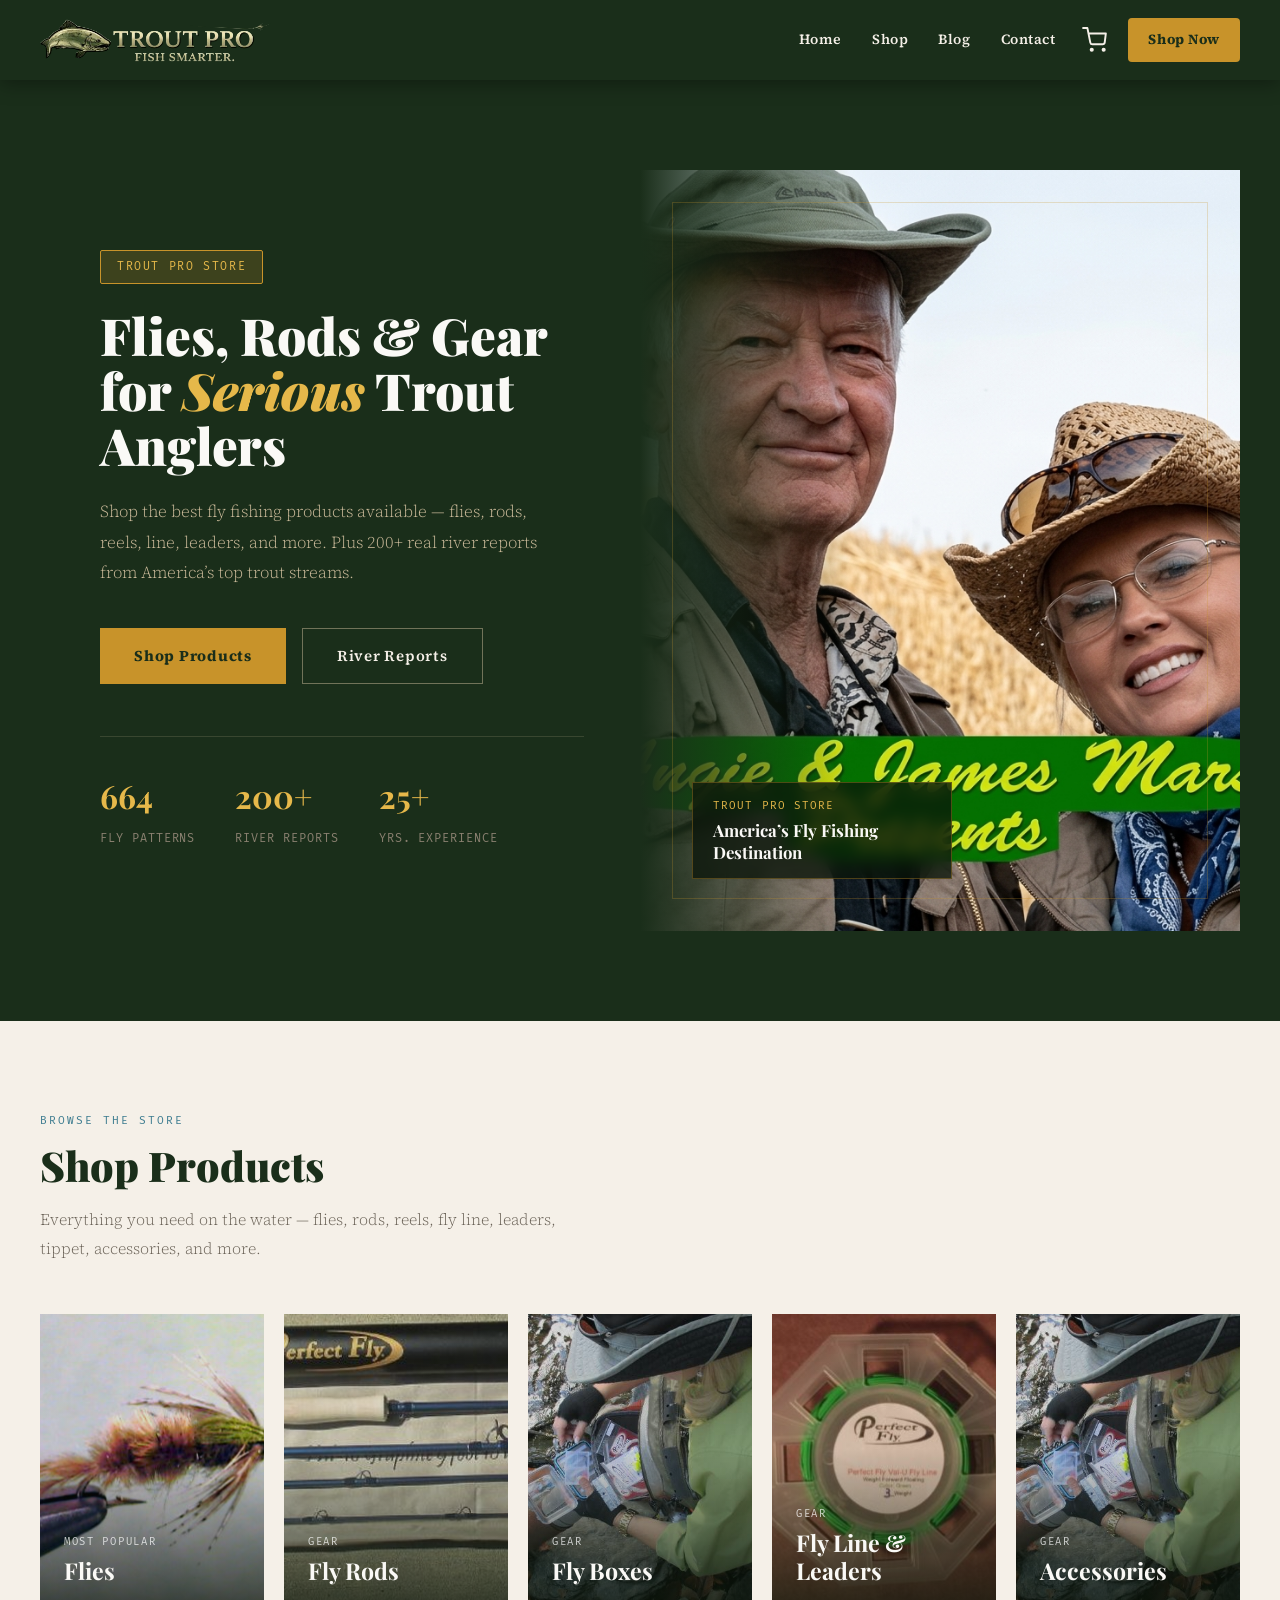
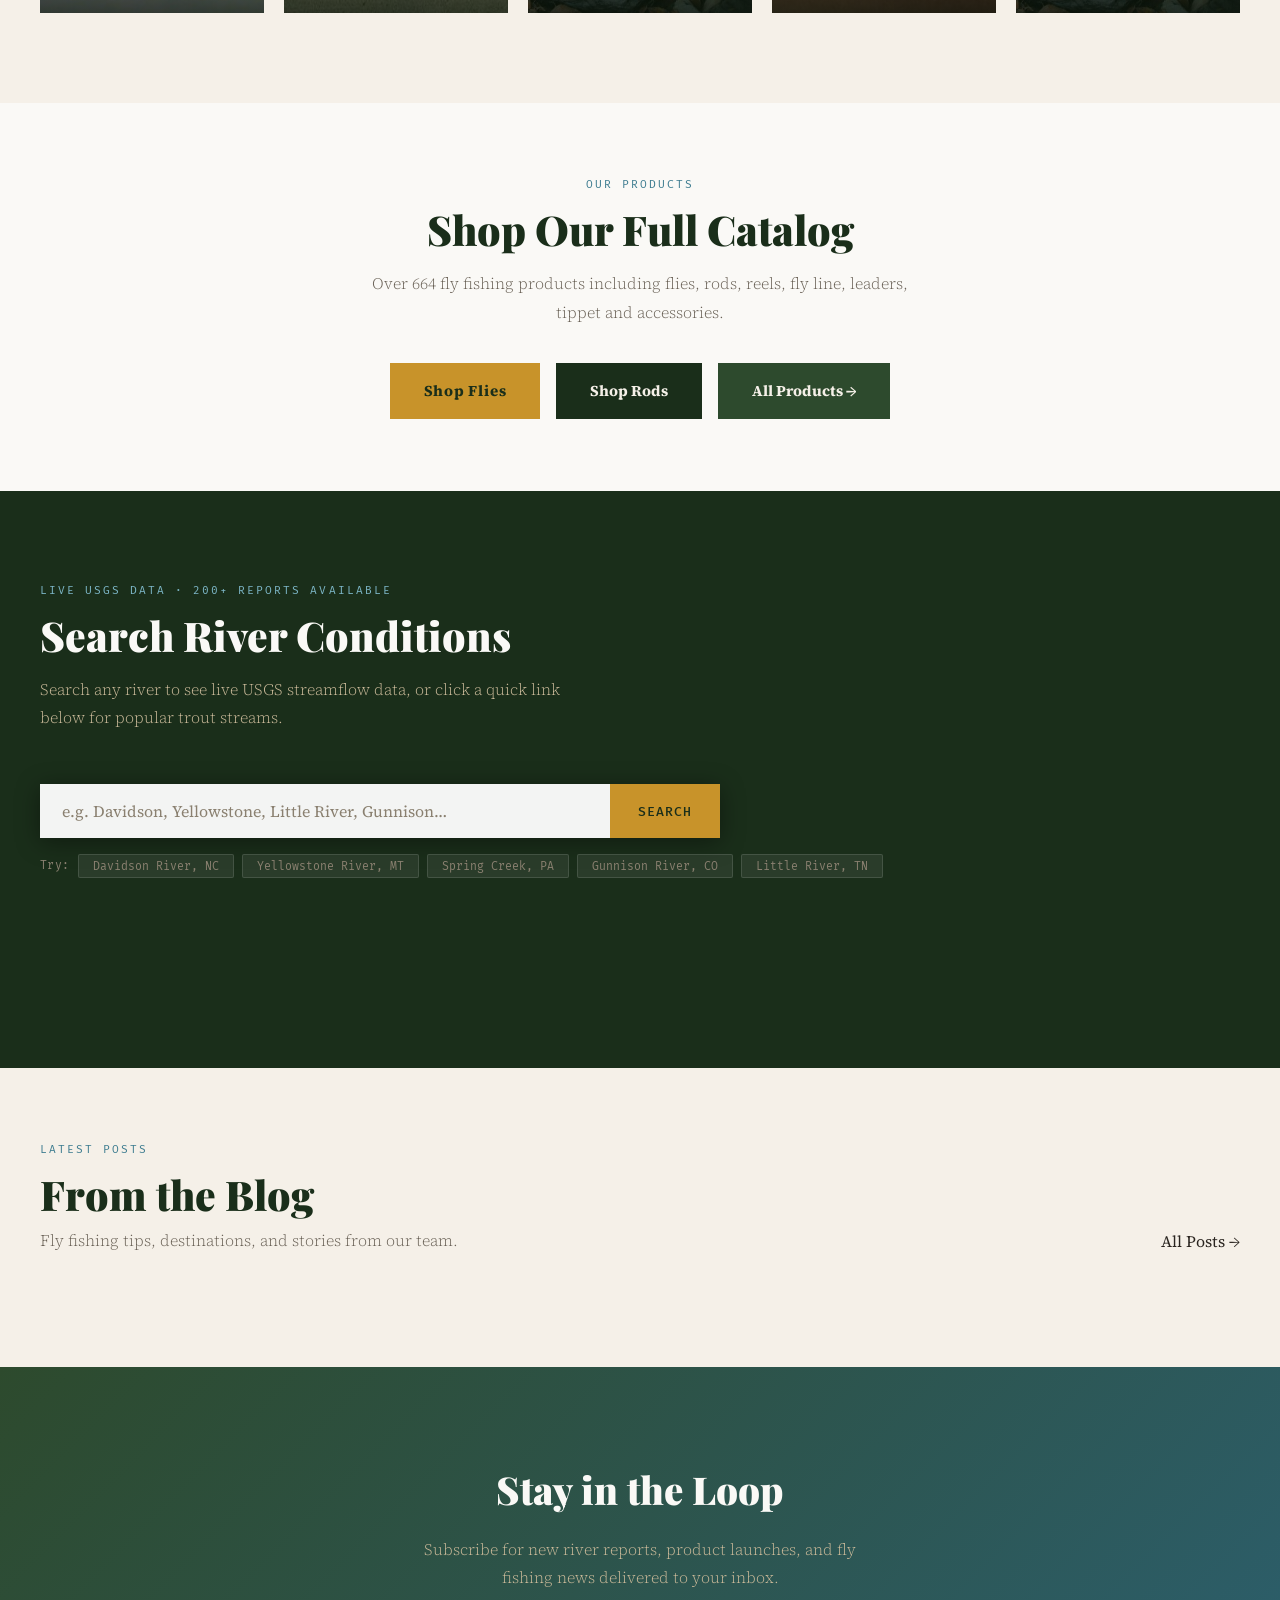
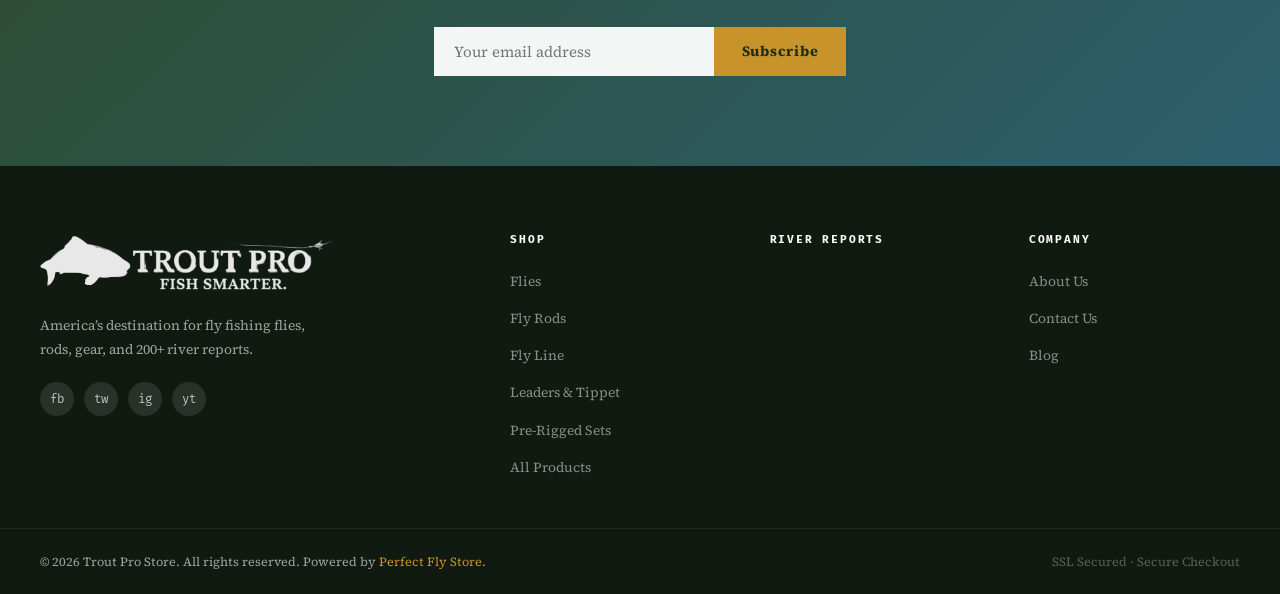
==== commit d1a1ec2a: "Add files via upload" ====
--- a/index.html
+++ b/index.html
@@ -74,12 +74,12 @@
     .section-sub{font-size:1rem;color:var(--text-muted);max-width:540px;line-height:1.8;font-weight:300}
     .section-header{margin-bottom:52px}
     .categories{background:var(--cream)}
-    .cat-grid{display:grid;grid-template-columns:repeat(4,1fr);gap:24px}
+    .cat-grid{display:grid;grid-template-columns:repeat(5,1fr);gap:20px}
     .cat-card{position:relative;overflow:hidden;aspect-ratio:3/4;cursor:pointer;text-decoration:none;display:block;background:var(--moss)}
     .cat-card img{position:absolute;inset:0;width:100%;height:100%;object-fit:cover;transition:transform .6s ease}
     .cat-card:hover img{transform:scale(1.06)}
     .cat-overlay{position:absolute;inset:0;background:linear-gradient(to top,rgba(10,20,10,.82) 0%,rgba(10,20,10,.15) 55%);display:flex;flex-direction:column;justify-content:flex-end;padding:28px 24px}
-    .cat-label{font-family:"Fira Mono",monospace;font-size:.66rem;letter-spacing:.16em;text-transform:uppercase;color:var(--gold-light);margin-bottom:6px}
+    .cat-label{font-family:"Fira Mono",monospace;font-size:.66rem;letter-spacing:.16em;text-transform:uppercase;color:rgba(255,255,255,.75);margin-bottom:6px}
     .cat-name{font-family:"Playfair Display",serif;font-size:1.45rem;font-weight:700;color:var(--white);line-height:1.2}
     .products-section{background:var(--white)}
     .products-tabs{display:flex;border-bottom:2px solid var(--border);margin-bottom:48px;flex-wrap:wrap}
@@ -321,6 +321,7 @@
     <div class="cat-grid">
       <a href="products.html?cat=flies" class="cat-card" aria-label="Shop flies"><img src="images/flies.png" alt="Fly fishing flies" loading="lazy" /><div class="cat-overlay"><span class="cat-label">Most Popular</span><div class="cat-name">Flies</div></div></a>
       <a href="products.html?cat=rods" class="cat-card" aria-label="Shop fly rods"><img src="images/flyrod.png" alt="Fly rods" loading="lazy" /><div class="cat-overlay"><span class="cat-label">Gear</span><div class="cat-name">Fly Rods</div></div></a>
+      <a href="products.html?cat=flyboxes" class="cat-card" aria-label="Shop fly boxes"><img src="images/flyacc.png" alt="Fly boxes" loading="lazy" /><div class="cat-overlay"><span class="cat-label">Gear</span><div class="cat-name">Fly Boxes</div></div></a>
       <a href="products.html?cat=line" class="cat-card" aria-label="Shop fly line"><img src="images/flyline.png" alt="Fly line" loading="lazy" /><div class="cat-overlay"><span class="cat-label">Gear</span><div class="cat-name">Fly Line &amp; Leaders</div></div></a>
       <a href="products.html?cat=accessories" class="cat-card" aria-label="Shop accessories"><img src="images/flyacc.png" alt="Accessories" loading="lazy" /><div class="cat-overlay"><span class="cat-label">Gear</span><div class="cat-name">Accessories</div></div></a>
     </div>
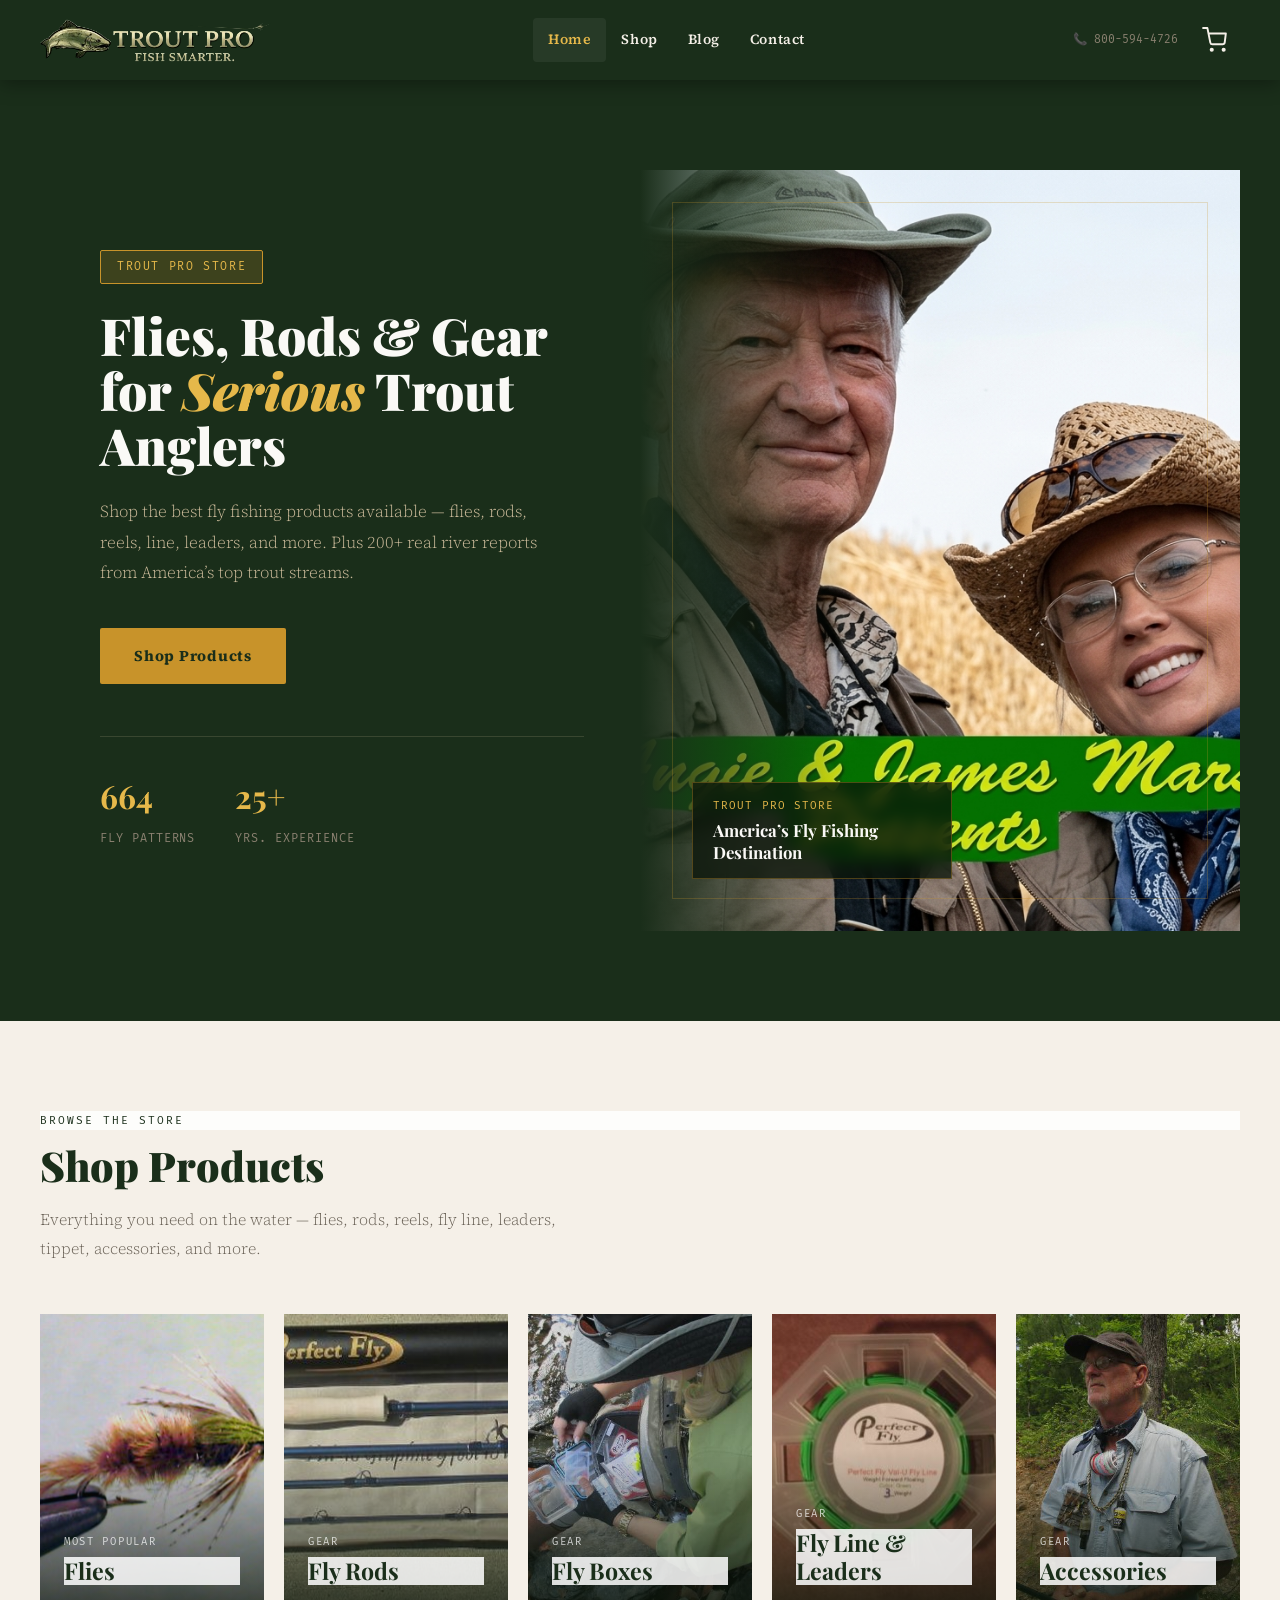
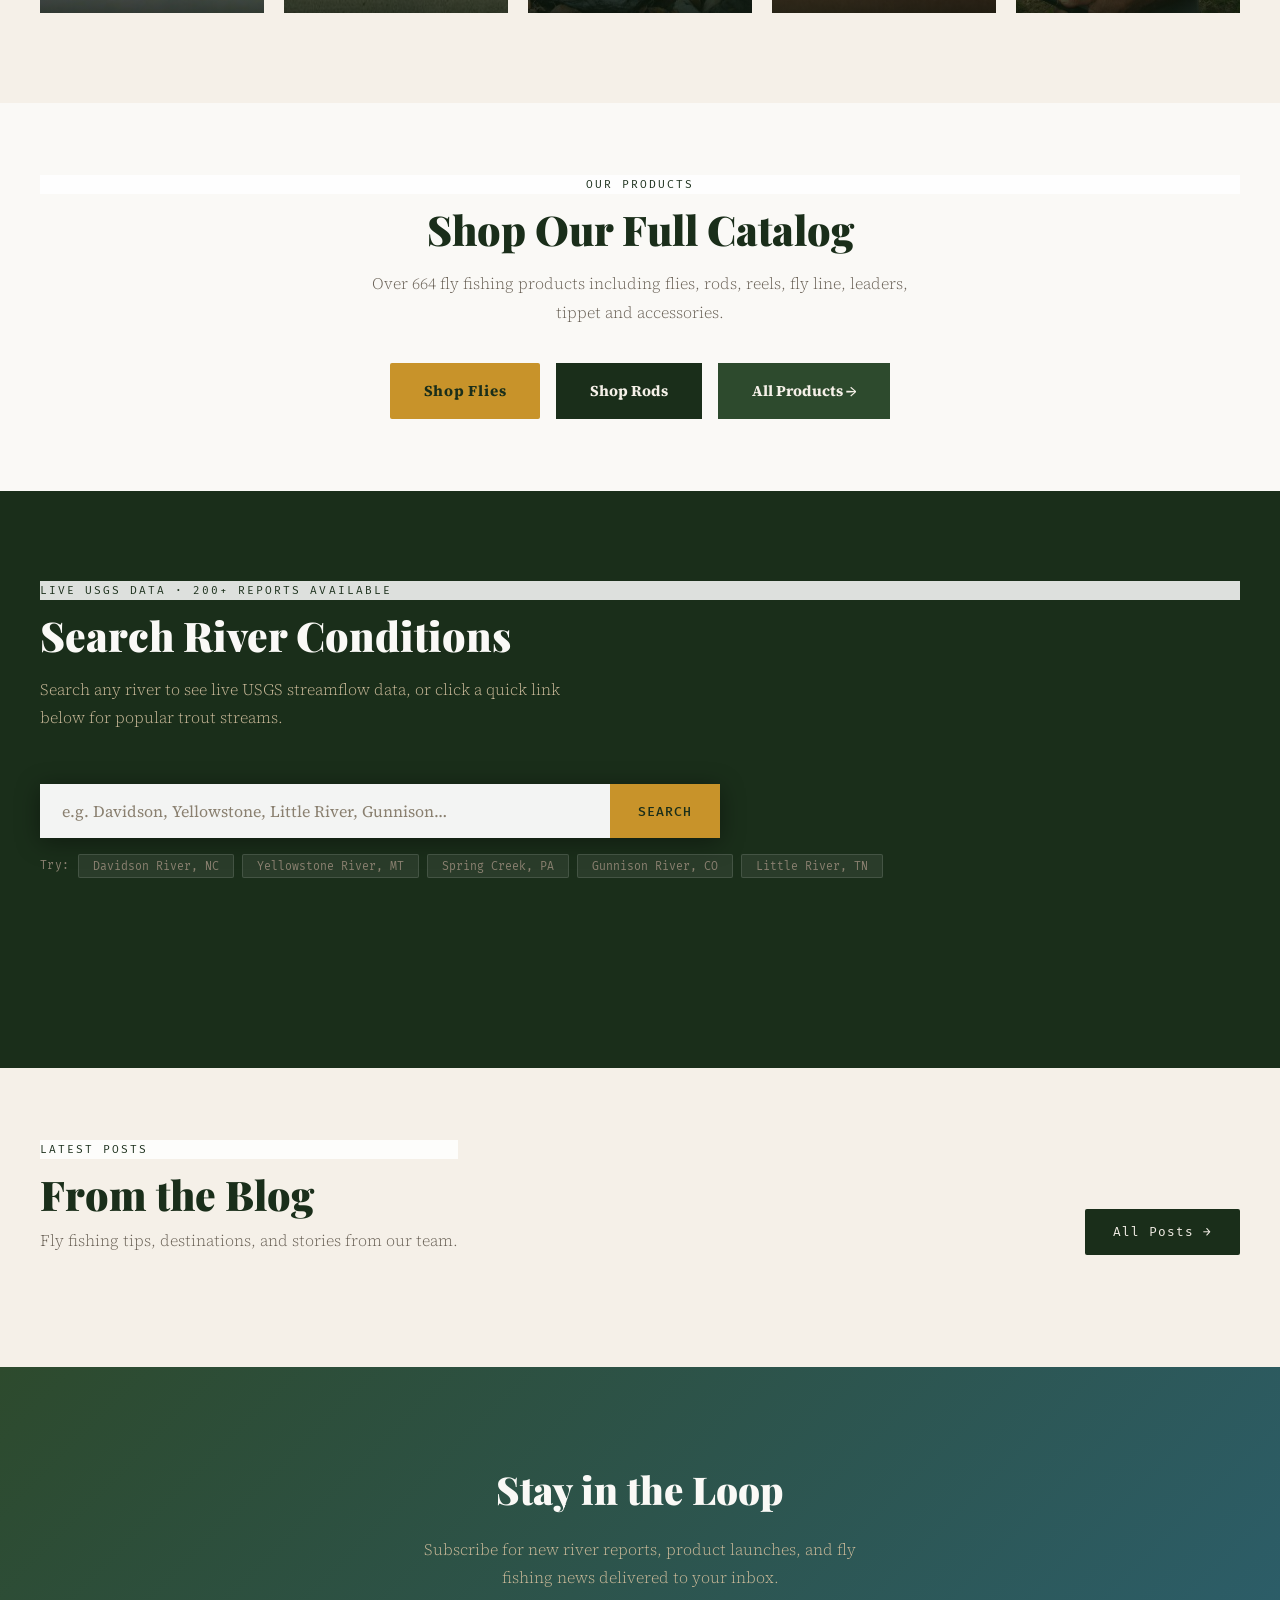
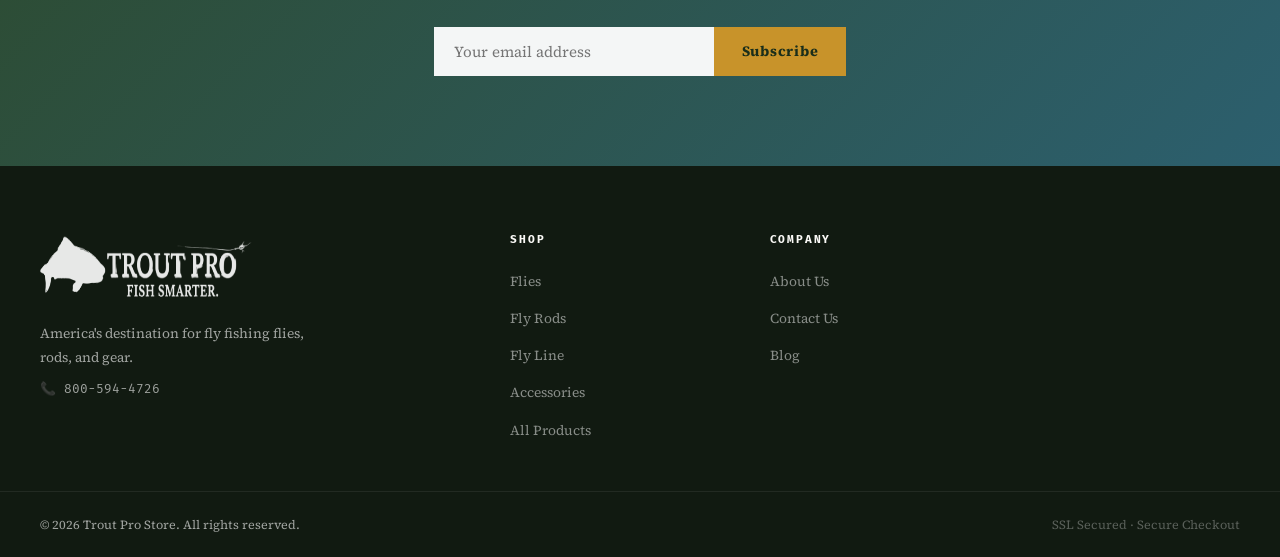
==== commit ce53c313: "Add files via upload" ====
--- a/index.html
+++ b/index.html
@@ -3,23 +3,15 @@
 <head>
   <meta charset="UTF-8" />
   <meta name="viewport" content="width=device-width, initial-scale=1.0" />
-  <title>Trout Pro Store | Fly Fishing Flies, Rods, Gear &amp; River Reports</title>
-  <meta name="description" content="Trout Pro Store - shop fly fishing flies, fly rods, fly line, and gear. Plus 200+ real river reports across America's best trout streams." />
-  <meta name="keywords" content="fly fishing flies, fly rods, fly line, fly fishing gear, trout flies, dry flies, nymphs, streamers, river reports, trout fishing" />
-  <meta name="robots" content="index, follow" />
-  <link rel="canonical" href="https://troutprostore.jdevelopment.site/" />
-  <meta property="og:type" content="website" />
-  <meta property="og:title" content="Trout Pro Store | Fly Fishing Flies, Rods &amp; River Reports" />
-  <meta property="og:description" content="Shop flies, fly rods, fly line and gear. Read 200+ real river reports from expert anglers." />
-  <meta property="og:url" content="https://troutprostore.jdevelopment.site/" />
-  <meta property="og:image" content="images/troutprostorelogo.png" />
-  <meta name="twitter:card" content="summary_large_image" />
-  <link rel="icon" type="image/svg+xml" href="data:image/svg+xml,%3Csvg xmlns='http://www.w3.org/2000/svg' viewBox='0 0 64 64'%3E%3C!-- body --%3E%3Cellipse cx='30' cy='32' rx='22' ry='11' fill='%23c8860a'/%3E%3C!-- belly highlight --%3E%3Cellipse cx='30' cy='35' rx='18' ry='6' fill='%23e8b84a'/%3E%3C!-- spots --%3E%3Ccircle cx='22' cy='29' r='2' fill='%23a06020' opacity='.7'/%3E%3Ccircle cx='30' cy='27' r='1.5' fill='%23a06020' opacity='.7'/%3E%3Ccircle cx='38' cy='30' r='1.8' fill='%23a06020' opacity='.7'/%3E%3Ccircle cx='26' cy='33' r='1.3' fill='%23e03030' opacity='.5'/%3E%3Ccircle cx='34' cy='28' r='1.2' fill='%23e03030' opacity='.5'/%3E%3C!-- tail --%3E%3Cpath d='M52 32 L62 22 L64 32 L62 42 Z' fill='%23a06020'/%3E%3C!-- dorsal fin --%3E%3Cpath d='M20 21 Q28 14 36 20' stroke='%23a06020' stroke-width='2' fill='%23c8860a' opacity='.8'/%3E%3C!-- eye --%3E%3Ccircle cx='12' cy='31' r='3' fill='%23111'/%3E%3Ccircle cx='11' cy='30' r='1' fill='white'/%3E%3C!-- mouth --%3E%3Cpath d='M4 33 Q8 31 10 33' stroke='%23333' stroke-width='1.5' fill='none'/%3E%3C/svg%3E" />
+  <title>Trout Pro Store | Premium Fly Fishing Flies, Rods & Gear</title>
+  <meta name="description" content="Shop premium fly fishing flies, rods, reels, fly line, leaders and accessories at Trout Pro Store. 664+ fly patterns from expert anglers." />
+  <link rel="icon" type="image/svg+xml" href="data:image/svg+xml,%3Csvg xmlns='http://www.w3.org/2000/svg' viewBox='0 0 64 64'%3E%3Cellipse cx='30' cy='32' rx='22' ry='11' fill='%23c8860a'/%3E%3Cellipse cx='30' cy='35' rx='18' ry='6' fill='%23e8b84a'/%3E%3Cpath d='M52 32 L62 22 L64 32 L62 42 Z' fill='%23a06020'/%3E%3Ccircle cx='12' cy='31' r='3' fill='%23111'/%3E%3Ccircle cx='11' cy='30' r='1' fill='white'/%3E%3C/svg%3E" />
   <link rel="preconnect" href="https://fonts.googleapis.com" />
-  <link rel="icon" type="image/svg+xml" href="data:image/svg+xml,%3Csvg xmlns='http://www.w3.org/2000/svg' viewBox='0 0 64 64'%3E%3C!-- body --%3E%3Cellipse cx='30' cy='32' rx='22' ry='11' fill='%23c8860a'/%3E%3C!-- belly highlight --%3E%3Cellipse cx='30' cy='35' rx='18' ry='6' fill='%23e8b84a'/%3E%3C!-- spots --%3E%3Ccircle cx='22' cy='29' r='2' fill='%23a06020' opacity='.7'/%3E%3Ccircle cx='30' cy='27' r='1.5' fill='%23a06020' opacity='.7'/%3E%3Ccircle cx='38' cy='30' r='1.8' fill='%23a06020' opacity='.7'/%3E%3Ccircle cx='26' cy='33' r='1.3' fill='%23e03030' opacity='.5'/%3E%3Ccircle cx='34' cy='28' r='1.2' fill='%23e03030' opacity='.5'/%3E%3C!-- tail --%3E%3Cpath d='M52 32 L62 22 L64 32 L62 42 Z' fill='%23a06020'/%3E%3C!-- dorsal fin --%3E%3Cpath d='M20 21 Q28 14 36 20' stroke='%23a06020' stroke-width='2' fill='%23c8860a' opacity='.8'/%3E%3C!-- eye --%3E%3Ccircle cx='12' cy='31' r='3' fill='%23111'/%3E%3Ccircle cx='11' cy='30' r='1' fill='white'/%3E%3C!-- mouth --%3E%3Cpath d='M4 33 Q8 31 10 33' stroke='%23333' stroke-width='1.5' fill='none'/%3E%3C/svg%3E" />
   <link rel="preconnect" href="https://fonts.gstatic.com" crossorigin />
   <link href="https://fonts.googleapis.com/css2?family=Playfair+Display:ital,wght@0,700;0,900;1,700&family=Source+Serif+4:wght@300;400;600&family=Fira+Mono:wght@400;500&display=swap" rel="stylesheet" />
+  <link rel="stylesheet" href="shared.css" />
   <style>
+
     :root{--forest:#1a2e1a;--moss:#2d4a2d;--sage:#5a7a5a;--river:#2c5f6e;--river-light:#3a7a8e;--water:#7eb8c9;--stone:#8a8070;--sand:#c8b898;--cream:#f5f0e8;--gold:#c8932a;--gold-light:#e6b84a;--white:#faf9f6;--text:#2a2520;--text-muted:#6b6358;--border:rgba(90,122,90,0.2)}
     *,*::before,*::after{margin:0;padding:0;box-sizing:border-box}
     html{scroll-behavior:smooth}
@@ -249,42 +241,14 @@
       .hero-right { display: none !important; }
       .hero { grid-template-columns: 1fr !important; }
     }
+  
   </style>
 </head>
 <body>
 
-<header id="site-header" role="banner">
-  <div class="header-main">
-    <a href="/" class="logo-wrap" aria-label="Trout Pro Store Home">
-      <img src="images/troutprostorelogo.png" alt="Trout Pro Store" />
-    </a>
-    <button class="hamburger" id="hambBtn" aria-label="Open navigation" aria-expanded="false">
-      <span></span><span></span><span></span>
-    </button>
-    <nav role="navigation" aria-label="Main navigation">
-      <a href="/" class="active">Home</a>
-      <a href="products.html">Shop</a>
-      <a href="blog.html">Blog</a>
-      
-      <a href="contact.html">Contact</a>
-      <a href="cart.html" class="cart-btn" aria-label="Shopping cart">
-        <svg viewBox="0 0 24 24" width="26" height="26" fill="none" xmlns="http://www.w3.org/2000/svg" style="stroke:var(--cream);stroke-width:1.8;stroke-linecap:round;stroke-linejoin:round;transition:stroke .2s"><circle cx="9" cy="21" r="1"/><circle cx="20" cy="21" r="1"/><path d="M1 1h4l2.68 13.39a2 2 0 001.99 1.61H19a2 2 0 001.98-1.72L22 6H6"/></svg>
-        <span class="cart-count" id="cart-badge">0</span>
-      </a>
-      <a href="products.html" class="nav-cta">Shop Now</a>
-    </nav>
-  </div>
-  <div class="mobile-nav" id="mobileNav">
-    <a href="/">Home</a>
-    <a href="products.html">Shop</a>
-    <a href="blog.html">Blog</a>
-    
-    <a href="contact.html">Contact</a>
-    <a href="cart.html">🛒 Cart</a>
-    <a href="products.html" style="color:var(--gold-light);margin-top:6px;">Shop Now &rarr;</a>
-  </div>
-</header>
-
+<div id="header-mount"></div>
+
+<main>
 <main>
 
 <section class="hero" aria-label="Welcome to Trout Pro Store">
@@ -294,11 +258,11 @@
     <p class="hero-desc">Shop the best fly fishing products available &mdash; flies, rods, reels, line, leaders, and more. Plus 200+ real river reports from America&rsquo;s top trout streams.</p>
     <div class="hero-btns">
       <a href="products.html" class="btn-primary">Shop Products</a>
-      <a href="#river-reports" class="btn-outline">River Reports</a>
+      
     </div>
     <div class="hero-stats">
       <div><span class="stat-num">664</span><span class="stat-lbl">Fly Patterns</span></div>
-      <div><span class="stat-num">200+</span><span class="stat-lbl">River Reports</span></div>
+      
       <div><span class="stat-num">25+</span><span class="stat-lbl">Yrs. Experience</span></div>
     </div>
   </div>
@@ -323,7 +287,7 @@
       <a href="products.html?cat=rods" class="cat-card" aria-label="Shop fly rods"><img src="images/flyrod.png" alt="Fly rods" loading="lazy" /><div class="cat-overlay"><span class="cat-label">Gear</span><div class="cat-name">Fly Rods</div></div></a>
       <a href="products.html?cat=flyboxes" class="cat-card" aria-label="Shop fly boxes"><img src="images/flyacc.png" alt="Fly boxes" loading="lazy" /><div class="cat-overlay"><span class="cat-label">Gear</span><div class="cat-name">Fly Boxes</div></div></a>
       <a href="products.html?cat=line" class="cat-card" aria-label="Shop fly line"><img src="images/flyline.png" alt="Fly line" loading="lazy" /><div class="cat-overlay"><span class="cat-label">Gear</span><div class="cat-name">Fly Line &amp; Leaders</div></div></a>
-      <a href="products.html?cat=accessories" class="cat-card" aria-label="Shop accessories"><img src="images/flyacc.png" alt="Accessories" loading="lazy" /><div class="cat-overlay"><span class="cat-label">Gear</span><div class="cat-name">Accessories</div></div></a>
+      <a href="products.html?cat=accessories" class="cat-card" aria-label="Shop accessories"><img src="images/acc.png" alt="Accessories" loading="lazy" /><div class="cat-overlay"><span class="cat-label">Gear</span><div class="cat-name">Accessories</div></div></a>
     </div>
   </div>
 </section>
@@ -397,62 +361,16 @@
 </section>
 
 </main>
-
-<footer id="contact" role="contentinfo">
-  <div class="footer-inner">
-    <div class="footer-brand">
-      <img src="images/troutprostorelogo.png" alt="Trout Pro Store" />
-      <p>America&rsquo;s destination for fly fishing flies, rods, gear, and 200+ river reports.</p>
-      <div class="social-links">
-        <a href="https://www.facebook.com/TroutProStore" aria-label="Facebook" target="_blank" rel="noopener noreferrer">fb</a>
-        <a href="https://twitter.com/troutprostore" aria-label="Twitter" target="_blank" rel="noopener noreferrer">tw</a>
-        <a href="https://www.instagram.com/troutprostore" aria-label="Instagram" target="_blank" rel="noopener noreferrer">ig</a>
-        <a href="https://www.youtube.com/user/troutuprof" aria-label="YouTube" target="_blank" rel="noopener noreferrer">yt</a>
-      </div>
-    </div>
-    <div class="footer-col"><h4>Shop</h4><ul>
-      <li><a href="products.html?cat=flies">Flies</a></li>
-      <li><a href="products.html">Fly Rods</a></li>
-      <li><a href="products.html">Fly Line</a></li>
-      <li><a href="products.html">Leaders &amp; Tippet</a></li>
-      <li><a href="products.html">Pre-Rigged Sets</a></li>
-      <li><a href="products.html">All Products</a></li>
-    </ul></div>
-    <div class="footer-col"><h4>River Reports</h4><ul>
-      <li></li>
-      <li></li>
-      <li></li>
-      <li></li>
-      <li></li>
-    </ul></div>
-    <div class="footer-col"><h4>Company</h4><ul>
-      <li><a href="about.html">About Us</a></li>
-      <li><a href="contact.html">Contact Us</a></li>
-      <li><a href="blog.html">Blog</a></li>
-    </ul></div>
-  </div>
-  <div class="footer-bottom">
-    <span>&copy; 2026 Trout Pro Store. All rights reserved. Powered by <a href="https://perfectflystore.com" style="color:var(--gold)" rel="noopener">Perfect Fly Store</a>.</span>
-    <span style="color:rgba(255,255,255,.3)">SSL Secured &middot; Secure Checkout</span>
-  </div>
-</footer>
-
+</main>
+
+<div id="footer-mount"></div>
+<script src="shared.js"></script>
 <script>
-  /* ── Nav ── */
-  var hambBtn = document.getElementById('hambBtn');
-  var mobileNav = document.getElementById('mobileNav');
-  hambBtn.addEventListener('click', function() {
-    var open = mobileNav.classList.toggle('open');
-    hambBtn.setAttribute('aria-expanded', open);
-  });
-  mobileNav.querySelectorAll('a').forEach(function(a) {
-    a.addEventListener('click', function() {
-      mobileNav.classList.remove('open');
-      hambBtn.setAttribute('aria-expanded', 'false');
-    });
-  });
-
-  /* ── Cart badge ── */
+  document.getElementById('header-mount').innerHTML = renderHeader('Home');
+  document.getElementById('footer-mount').innerHTML = renderFooter();
+  initHeader();
+
+/* ── Cart badge ── */
   function getCart() { return JSON.parse(localStorage.getItem('tps_cart') || '[]'); }
   function updateCartBadge() {
     var badge = document.getElementById('cart-badge');
--- a/shared.css
+++ b/shared.css
@@ -0,0 +1,534 @@
+/* shared.css - loaded by every page */
+:root{--forest:#1a2e1a;--moss:#2d4a2d;--sage:#5a7a5a;--river:#2c5f6e;--river-light:#3a7a8e;--water:#7eb8c9;--stone:#8a8070;--sand:#c8b898;--cream:#f5f0e8;--gold:#c8932a;--gold-light:#e6b84a;--white:#faf9f6;--text:#2a2520;--text-muted:#6b6358;--border:rgba(90,122,90,0.2)}
+*,*::before,*::after{margin:0;padding:0;box-sizing:border-box}
+html{scroll-behavior:smooth}
+body{font-family:'Source Serif 4',Georgia,serif;background:var(--white);color:var(--text);line-height:1.7}
+a{text-decoration:none;color:inherit}
+img{display:block;max-width:100%}
+
+/* HEADER */
+header{background:var(--forest);position:sticky;top:0;z-index:1000;box-shadow:0 2px 20px rgba(0,0,0,.4);transition:transform .3s ease,opacity .3s ease}
+header.hidden{transform:translateY(-100%);opacity:0;pointer-events:none}
+
+
+nav{display:flex;align-items:center;gap:0}
+nav a{color:var(--cream);font-family:'Source Serif 4',serif;font-size:.88rem;font-weight:600;letter-spacing:.04em;padding:10px 15px;border-radius:4px;transition:color .2s,background .2s;white-space:nowrap}
+nav a:hover,nav a.active{color:var(--gold-light);background:rgba(255,255,255,.06)}
+nav .nav-cta{background:var(--gold);color:var(--forest)!important;margin-left:8px;padding:10px 20px;font-weight:700;border-radius:4px}
+nav .nav-cta:hover{background:var(--gold-light)}
+nav .cart-icon{display:flex;align-items:center;padding:10px 12px;color:var(--cream)}
+.cart-btn{position:relative;display:flex;align-items:center;padding:8px 12px;color:var(--cream);background:none;border:none;cursor:pointer;text-decoration:none}
+.cart-btn svg{stroke:var(--cream);transition:stroke .2s}.cart-btn:hover svg{stroke:var(--gold-light) !important}
+.cart-count{position:absolute;top:2px;right:4px;background:var(--gold);color:var(--forest);border-radius:50%;width:17px;height:17px;font-size:.62rem;font-weight:700;font-family:'Fira Mono',monospace;display:none;align-items:center;justify-content:center;line-height:1}
+.hamburger{display:none;cursor:pointer;flex-direction:column;gap:5px;background:none;border:none;padding:6px}
+.hamburger span{width:24px;height:2px;background:var(--cream);display:block}
+.mobile-nav{display:none;flex-direction:column;background:var(--moss);padding:16px 24px 24px}
+.mobile-nav.open{display:flex}
+.mobile-nav a{color:var(--cream);padding:12px 0;font-size:.95rem;font-weight:600;border-bottom:1px solid rgba(255,255,255,.08)}
+
+/* PAGE HERO BANNER */
+.page-banner{background:var(--forest);padding:60px 40px;text-align:center}
+.page-banner h1{font-family:'Playfair Display',serif;font-size:clamp(2rem,4vw,3.2rem);font-weight:900;color:var(--white);margin-bottom:12px}
+.page-banner p{color:var(--sand);font-size:1rem;font-weight:300;max-width:520px;margin:0 auto}
+
+/* BUTTONS */
+.btn-primary{background:var(--gold);color:var(--forest);padding:13px 30px;font-family:'Source Serif 4',serif;font-weight:700;font-size:.95rem;border:none;cursor:pointer;display:inline-block;transition:background .2s,transform .15s;border-radius:2px}
+.btn-primary:hover{background:var(--gold-light);transform:translateY(-1px)}
+.btn-secondary{background:var(--forest);color:var(--cream);padding:12px 28px;font-family:'Fira Mono',monospace;font-size:.8rem;letter-spacing:.08em;border:none;cursor:pointer;display:inline-block;transition:background .2s;border-radius:2px}
+.btn-secondary:hover{background:var(--moss)}
+.btn-outline{border:1.5px solid var(--border);color:var(--text);padding:11px 26px;font-family:'Source Serif 4',serif;font-weight:600;font-size:.9rem;display:inline-block;cursor:pointer;background:none;transition:border-color .2s,background .2s;border-radius:2px}
+.btn-outline:hover{border-color:var(--gold);color:var(--forest)}
+
+/* SECTION */
+.section{padding:72px 40px}
+.section-inner{max-width:1300px;margin:0 auto}
+.section-tag{font-family:'Fira Mono',monospace;font-size:.7rem;letter-spacing:.18em;text-transform:uppercase;color:var(--river-light);display:block;margin-bottom:10px}
+.section-heading{font-family:'Playfair Display',serif;font-size:clamp(1.8rem,3vw,2.6rem);font-weight:900;color:var(--forest);line-height:1.15;margin-bottom:14px}
+.section-sub{font-size:1rem;color:var(--text-muted);max-width:540px;line-height:1.8;font-weight:300;margin-bottom:40px}
+
+/* PRODUCT CARD */
+.product-grid{display:grid;grid-template-columns:repeat(4,1fr);gap:24px}
+.product-card{background:var(--cream);border:1px solid var(--border);overflow:hidden;transition:transform .25s,box-shadow .25s;cursor:pointer}
+.product-card:hover{transform:translateY(-4px);box-shadow:0 12px 40px rgba(26,46,26,.12)}
+.product-card-img{aspect-ratio:1;overflow:hidden;background:#e0d8cc;position:relative}
+.product-card-img img{width:100%;height:100%;object-fit:cover;transition:transform .4s}
+.product-card:hover .product-card-img img{transform:scale(1.05)}
+.product-card-badge{position:absolute;top:10px;left:10px;background:var(--gold);color:var(--forest);font-family:'Fira Mono',monospace;font-size:.62rem;letter-spacing:.1em;text-transform:uppercase;padding:3px 9px}
+.product-card-body{padding:18px}
+.product-card-cat{font-family:'Fira Mono',monospace;font-size:.64rem;letter-spacing:.12em;text-transform:uppercase;color:var(--river-light);margin-bottom:5px}
+.product-card-name{font-family:'Playfair Display',serif;font-size:1.05rem;font-weight:700;color:var(--forest);margin-bottom:6px;line-height:1.3}
+.product-card-desc{font-size:.82rem;color:var(--text-muted);line-height:1.55;margin-bottom:14px}
+.product-card-footer{display:flex;align-items:center;justify-content:space-between}
+.product-card-price{font-family:'Playfair Display',serif;font-size:1.15rem;font-weight:700;color:var(--forest)}
+.add-to-cart-btn{background:var(--forest);color:var(--cream);border:none;padding:8px 16px;font-family:'Fira Mono',monospace;font-size:.7rem;letter-spacing:.08em;cursor:pointer;transition:background .2s}
+.add-to-cart-btn:hover{background:var(--moss)}
+
+/* FILTER TABS */
+.filter-bar{display:flex;gap:8px;flex-wrap:wrap;margin-bottom:36px}
+.filter-btn{background:none;border:1.5px solid var(--border);padding:8px 20px;font-family:'Fira Mono',monospace;font-size:.74rem;letter-spacing:.08em;text-transform:uppercase;cursor:pointer;color:var(--text-muted);transition:all .2s;border-radius:2px}
+.filter-btn:hover,.filter-btn.active{background:var(--forest);color:var(--cream);border-color:var(--forest)}
+
+/* BLOG CARD */
+.blog-grid{display:grid;grid-template-columns:repeat(3,1fr);gap:28px}
+.blog-card{background:var(--white);border:1px solid var(--border);overflow:hidden;transition:transform .25s,box-shadow .25s}
+.blog-card:hover{transform:translateY(-4px);box-shadow:0 12px 40px rgba(26,46,26,.1)}
+.blog-card-img{aspect-ratio:16/9;background:#ddd8cc;overflow:hidden}
+.blog-card-img img{width:100%;height:100%;object-fit:cover;transition:transform .4s}
+.blog-card:hover .blog-card-img img{transform:scale(1.05)}
+.blog-card-body{padding:22px}
+.blog-card-tag{font-family:'Fira Mono',monospace;font-size:.64rem;letter-spacing:.14em;text-transform:uppercase;color:var(--river-light);margin-bottom:8px}
+.blog-card-title{font-family:'Playfair Display',serif;font-size:1.1rem;font-weight:700;margin-bottom:8px;line-height:1.35;color:var(--forest)}
+.blog-card-desc{font-size:.84rem;color:var(--text-muted);line-height:1.7;margin-bottom:14px}
+.blog-card-link{font-family:'Fira Mono',monospace;font-size:.72rem;letter-spacing:.08em;color:var(--moss);transition:color .2s}
+.blog-card-link:hover{color:var(--river)}
+
+/* FOOTER */
+footer{background:#111a11;color:rgba(255,255,255,.6)}
+.footer-inner{max-width:1300px;margin:0 auto;display:grid;grid-template-columns:2fr 1fr 1fr 1fr;gap:48px;padding:64px 40px 48px}
+.footer-brand img{height:64px;width:auto;filter:brightness(0) invert(1);opacity:.9;margin-bottom:18px}
+.footer-brand p{font-size:.86rem;line-height:1.75;max-width:270px}
+.social-links{display:flex;gap:10px;margin-top:18px}
+.social-links a{width:34px;height:34px;border-radius:50%;background:rgba(255,255,255,.1);display:flex;align-items:center;justify-content:center;color:rgba(255,255,255,.7);font-size:.78rem;font-family:'Fira Mono',monospace;transition:background .2s}
+.social-links a:hover{background:var(--gold);color:var(--forest)}
+.footer-col h4{font-size:.7rem;font-weight:700;text-transform:uppercase;letter-spacing:.16em;color:var(--white);margin-bottom:16px;font-family:'Fira Mono',monospace}
+.footer-col ul{list-style:none;display:flex;flex-direction:column;gap:9px}
+.footer-col ul a{font-size:.86rem;color:rgba(255,255,255,.5);transition:color .18s}
+.footer-col ul a:hover{color:var(--gold-light)}
+.footer-bottom{max-width:1300px;margin:0 auto;padding:20px 40px;border-top:1px solid rgba(255,255,255,.07);display:flex;justify-content:space-between;flex-wrap:wrap;gap:12px;font-size:.78rem}
+
+/* FADE-UP */
+.fade-up{opacity:0;transform:translateY(20px);transition:opacity .5s ease,transform .5s ease}
+.fade-up.visible{opacity:1;transform:none}
+
+/* LOADING SPINNER */
+.loading{text-align:center;padding:60px 20px;color:var(--text-muted);font-family:'Fira Mono',monospace;font-size:.82rem}
+.spinner{width:32px;height:32px;border:3px solid var(--border);border-top-color:var(--gold);border-radius:50%;animation:spin .7s linear infinite;margin:0 auto 16px}
+@keyframes spin{to{transform:rotate(360deg)}}
+
+/* EMPTY STATE */
+.empty-state{text-align:center;padding:80px 20px}
+.empty-state h3{font-family:'Playfair Display',serif;font-size:1.6rem;color:var(--forest);margin-bottom:12px}
+.empty-state p{color:var(--text-muted);margin-bottom:24px}
+
+/* TOAST */
+.toast{position:fixed;bottom:24px;right:24px;background:var(--forest);color:var(--cream);padding:14px 24px;font-family:'Fira Mono',monospace;font-size:.8rem;border-left:3px solid var(--gold);z-index:9999;transform:translateY(100px);opacity:0;transition:all .3s ease;max-width:300px}
+.toast.show{transform:translateY(0);opacity:1}
+
+/* RESPONSIVE */
+@media(max-width:1024px){.product-grid{grid-template-columns:repeat(3,1fr)}.blog-grid{grid-template-columns:repeat(2,1fr)}.footer-inner{grid-template-columns:1fr 1fr;gap:32px}}
+@media(max-width:768px){.section{padding:52px 20px}nav{display:none}.hamburger{display:flex}.product-grid{grid-template-columns:repeat(2,1fr)}.page-banner{padding:44px 20px}.footer-inner{padding:40px 20px 32px}.footer-bottom{padding:16px 20px}}
+@media(max-width:540px){
+  .product-grid{grid-template-columns:1fr}
+  .blog-grid{grid-template-columns:1fr}
+  .footer-inner{grid-template-columns:1fr;gap:20px}
+  
+  
+  .page-banner h1{font-size:1.5rem}
+  .page-banner p{font-size:.88rem}
+  .section-heading{font-size:1.5rem}
+  .product-card-body{padding:14px}
+  .product-card-desc{display:none}
+  .filter-bar{gap:5px}
+  .filter-btn{padding:6px 11px;font-size:.68rem}
+  .section-tag{font-size:.65rem}
+  .btn-primary{width:100%;text-align:center;padding:14px}
+  .cart-wrap{padding:24px 14px}
+  .cart-table th:nth-child(2),.cart-table td:nth-child(2){max-width:120px}
+  .cart-item-name{font-size:.88rem}
+}
+
+@media(max-width:768px){
+  .section{padding:48px 20px}
+  nav{display:none}
+  .hamburger{display:flex}
+  
+  
+  .product-grid{grid-template-columns:repeat(2,1fr);gap:16px}
+  .blog-grid{grid-template-columns:1fr}
+  .page-banner{padding:40px 20px}
+  .page-banner h1{font-size:1.8rem}
+  .footer-inner{padding:40px 20px 32px;grid-template-columns:1fr 1fr;gap:24px}
+  .footer-bottom{padding:16px 20px;flex-direction:column;gap:6px}
+  .filter-bar{gap:6px}
+  .filter-btn{padding:7px 14px;font-size:.7rem}
+  .product-card-name{font-size:.95rem}
+  .product-card-price{font-size:1rem}
+  .btn-primary{padding:13px 24px;font-size:.88rem}
+  .section-heading{font-size:1.7rem}
+  .cart-table th:nth-child(3),.cart-table td:nth-child(3){display:none}
+}
+/* ── Mobile touch improvements ── */
+@media(max-width:768px){
+  .add-to-cart-btn{padding:10px 16px;font-size:.75rem}
+  .mobile-nav a{padding:14px 0;font-size:1rem}
+  .hamburger span{width:26px;height:2.5px}
+  .hamburger{padding:8px}
+  nav .nav-cta{padding:10px 16px}
+  .product-card{border-radius:2px}
+  .blog-card-body{padding:18px}
+  .blog-card-title{font-size:1rem}
+  .stat-card-value{font-size:1.6rem}
+}
+
+
+/* ═══════════════════════════════════════
+   LOGO — final override, applies everywhere
+═══════════════════════════════════════ */
+.logo-wrap img {
+  height: 64px !important;
+  width: auto !important;
+  max-width: 240px !important;
+  display: block !important;
+  object-fit: contain !important;
+}
+
+.footer-brand img {
+  height: 72px !important;
+  width: auto !important;
+  filter: brightness(0) invert(1);
+  opacity: .9;
+  margin-bottom: 18px;
+  max-width: 220px;
+}
+
+/* ═══════════════════════════════════════
+   MOBILE — comprehensive fixes for all pages
+═══════════════════════════════════════ */
+
+/* Tablet */
+@media(max-width: 900px) {
+  .product-grid { grid-template-columns: repeat(2, 1fr) !important; gap: 16px; }
+  .cat-grid { grid-template-columns: repeat(2, 1fr) !important; }
+  .results-grid { grid-template-columns: repeat(2, 1fr) !important; }
+  .blog-grid { grid-template-columns: repeat(2, 1fr) !important; }
+  .footer-inner { grid-template-columns: 1fr 1fr !important; gap: 28px; }
+  .checkout-wrap { grid-template-columns: 1fr !important; }
+  .product-detail { grid-template-columns: 1fr !important; gap: 24px; padding: 32px 20px; }
+  .post-wrap { padding: 36px 20px; }
+}
+
+/* Phone */
+@media(max-width: 600px) {
+  /* Logo */
+  .logo-wrap img {
+  height: 64px !important;
+  width: auto !important;
+  max-width: 240px !important;
+  display: block !important;
+  object-fit: contain !important;
+}
+  
+
+  /* Nav */
+  nav { display: none !important; }
+  .hamburger { display: flex !important; }
+  .mobile-nav a { padding: 14px 0; font-size: 1rem; }
+
+  /* Layout */
+  .section { padding: 44px 16px !important; }
+  .section-inner { padding: 0 !important; }
+  .page-banner { padding: 36px 16px !important; }
+  .page-banner h1 { font-size: 1.8rem !important; }
+
+  /* Grids */
+  .product-grid { grid-template-columns: 1fr !important; }
+  .cat-grid { grid-template-columns: 1fr !important; }
+  .results-grid { grid-template-columns: 1fr !important; }
+  .blog-grid { grid-template-columns: 1fr !important; }
+  .footer-inner { grid-template-columns: 1fr !important; gap: 24px; padding: 32px 16px 24px !important; }
+  .footer-bottom { padding: 16px !important; flex-direction: column; gap: 8px; }
+  .stats-grid { grid-template-columns: repeat(2, 1fr) !important; }
+
+  /* Product detail */
+  .product-detail { padding: 24px 16px !important; }
+  .product-detail-name { font-size: 1.6rem !important; }
+  .product-detail-price { font-size: 1.8rem !important; }
+  .qty-row { flex-wrap: wrap; }
+  .btn-primary { width: 100%; text-align: center; padding: 15px !important; }
+
+  /* Cart */
+  .cart-wrap { padding: 24px 16px !important; }
+  .cart-table th:nth-child(3),
+  .cart-table td:nth-child(3) { display: none; }
+  .cart-summary { max-width: 100% !important; }
+
+  /* Checkout */
+  .checkout-wrap { padding: 24px 16px !important; grid-template-columns: 1fr !important; }
+  .form-row { grid-template-columns: 1fr !important; }
+  .order-summary { position: static !important; }
+  .pay-btn { font-size: .9rem; }
+
+  /* Blog post */
+  .post-wrap { padding: 28px 16px !important; }
+  .post-title { font-size: 1.8rem !important; }
+
+  /* Admin */
+  .admin-tabs { overflow-x: auto; white-space: nowrap; padding: 0 12px; }
+  .admin-tab { padding: 12px 16px; font-size: .72rem; }
+  .admin-content { padding: 16px !important; }
+  .a-form-row { grid-template-columns: 1fr !important; }
+  .stats-grid { grid-template-columns: repeat(2, 1fr) !important; }
+  .admin-table td:nth-child(1) { display: none; }
+  .modal { padding: 20px 16px; }
+  .order-detail-grid { grid-template-columns: 1fr !important; }
+
+  /* Size buttons */
+  .size-grid { gap: 6px; }
+  .size-btn { padding: 8px 14px; font-size: .76rem; }
+
+  /* River search */
+  .river-search-box { flex-direction: column; }
+  .river-search-btn { width: 100%; }
+  .hint-chip { font-size: .68rem; padding: 4px 10px; }
+
+  /* Gauge cards */
+  .gauge-card { font-size: .9rem; }
+  .gbs-value { font-size: 1.5rem !important; }
+  .gauge-arc-row { padding: 12px 14px !important; gap: 10px; }
+  .arc-pct { font-size: 1.2rem !important; }
+  .gauge-header, .gauge-big-stats .gbs,
+  .gauge-bars, .gauge-footer { padding: 10px 14px !important; }
+
+  /* Toasts */
+  .toast { left: 16px; right: 16px; max-width: none; bottom: 16px; }
+
+  /* Email signup */
+  .email-form { flex-direction: column; align-items: stretch; }
+  .email-input { width: 100%; min-width: 0 !important; }
+  .email-btn { width: 100%; }
+}
+
+
+/* ═══════════════════════════════════════
+   iPHONE SPECIFIC FIXES
+   Tested against iPhone SE, 13, 14, 15
+═══════════════════════════════════════ */
+@media(max-width: 480px) {
+
+  /* Prevent text overflow */
+  * { -webkit-text-size-adjust: 100%; }
+
+  /* Header */
+  
+  .logo-wrap img { height: 54px !important; max-width: 160px !important; }
+
+  /* Page banners */
+  .page-banner { padding: 32px 16px !important; }
+  .page-banner h1 { font-size: 1.7rem !important; }
+  .page-banner p { font-size: .9rem; }
+
+  /* Sections */
+  .section { padding: 40px 16px !important; }
+  .section-heading { font-size: 1.6rem !important; }
+
+  /* Product grid */
+  .product-grid { grid-template-columns: 1fr 1fr !important; gap: 12px !important; }
+  .product-card-body { padding: 12px !important; }
+  .product-card-name { font-size: .95rem !important; }
+  .product-card-desc { display: none; }
+  .product-card-price { font-size: 1rem !important; }
+  .add-to-cart-btn { padding: 7px 10px !important; font-size: .66rem !important; }
+
+  /* Product detail */
+  .product-detail { padding: 20px 16px !important; gap: 20px !important; }
+  .product-detail-name { font-size: 1.5rem !important; }
+  .product-detail-price { font-size: 1.6rem !important; }
+  .product-detail-desc { font-size: .9rem; }
+  .size-grid { gap: 6px; }
+  .size-btn { padding: 8px 12px !important; font-size: .76rem !important; min-width: 44px; }
+
+  /* Cart */
+  .cart-wrap { padding: 20px 16px !important; }
+  .cart-table { font-size: .82rem; }
+  .cart-table th, .cart-table td { padding: 10px 8px !important; }
+  .cart-table th:nth-child(3),
+  .cart-table td:nth-child(3),
+  .cart-table th:nth-child(5),
+  .cart-table td:nth-child(5) { display: none; }
+  .cart-item-img { width: 48px !important; height: 48px !important; }
+  .cart-summary { padding: 20px !important; }
+
+  /* Checkout */
+  .checkout-wrap { padding: 20px 16px !important; }
+  .form-row { grid-template-columns: 1fr !important; gap: 0 !important; }
+  .form-group input, .form-group select { font-size: 16px !important; } /* prevents iOS zoom */
+  .pay-btn { padding: 16px !important; font-size: .9rem !important; }
+  .order-summary { padding: 20px !important; }
+  .order-detail-grid { grid-template-columns: 1fr !important; }
+
+  /* Blog */
+  .blog-grid { grid-template-columns: 1fr !important; }
+  .blog-card-body { padding: 16px !important; }
+  .blog-card-title { font-size: 1rem !important; }
+
+  /* Post */
+  .post-wrap { padding: 24px 16px !important; }
+  .post-title { font-size: 1.7rem !important; }
+  .post-content { font-size: .95rem; }
+
+  /* Admin */
+  .admin-header { padding: 10px 16px !important; }
+  .admin-header img { height: 44px !important; }
+  .admin-tabs { overflow-x: auto; -webkit-overflow-scrolling: touch; }
+  .admin-content { padding: 14px !important; }
+  .admin-card { padding: 18px !important; }
+  .a-form-row { grid-template-columns: 1fr !important; }
+  .stats-grid { grid-template-columns: 1fr 1fr !important; gap: 12px !important; }
+  .stat-card { padding: 16px !important; }
+  .stat-card-value { font-size: 1.6rem !important; }
+  .admin-table { font-size: .8rem; }
+  .admin-table th, .admin-table td { padding: 8px !important; }
+  .admin-table td:first-child { display: none; } /* hide image column */
+  .modal { padding: 18px 16px !important; margin: 10px; }
+
+  /* Footer */
+  .footer-inner { grid-template-columns: 1fr !important; padding: 28px 16px 20px !important; gap: 20px !important; }
+  .footer-brand img { height: 52px !important; }
+  .footer-bottom { padding: 14px 16px !important; flex-direction: column; font-size: .74rem; }
+
+  /* River section */
+  .river-section .section-heading { font-size: 1.5rem !important; }
+  .river-search-box { flex-direction: column; }
+  .river-search-btn { width: 100%; padding: 14px !important; }
+  .hint-chip { font-size: .64rem !important; padding: 4px 8px !important; }
+  .results-grid { grid-template-columns: 1fr !important; }
+  .gauge-header { padding: 12px 14px !important; }
+  .gauge-name { font-size: .88rem !important; }
+  .gbs-value { font-size: 1.4rem !important; }
+  .gauge-arc-row { padding: 10px 14px !important; }
+  .gauge-bars, .gauge-footer { padding: 10px 14px !important; }
+
+  /* Inputs — prevent iOS zoom on focus (must be 16px+) */
+  input[type="text"],
+  input[type="email"],
+  input[type="number"],
+  input[type="password"],
+  input[type="tel"],
+  select,
+  textarea { font-size: 16px !important; }
+
+  /* Buttons — make touch targets bigger */
+  button, .btn-primary, .btn-secondary, .filter-btn {
+    min-height: 44px;
+    -webkit-tap-highlight-color: transparent;
+  }
+
+  /* Fix touch scrolling */
+  .admin-tabs, .filter-bar, .products-tabs {
+    -webkit-overflow-scrolling: touch;
+    overflow-x: auto;
+    flex-wrap: nowrap !important;
+  }
+
+  /* Contact page */
+  .contact-wrap { padding: 24px 16px !important; }
+  .contact-form { padding: 20px 16px !important; }
+
+  /* About page */
+  .about-section { padding: 32px 16px !important; }
+  .about-stats { grid-template-columns: 1fr !important; gap: 12px; }
+}
+
+/* Hide on mobile */
+@media(max-width:600px){
+  .hide-on-mobile { display: none !important; }
+}
+
+/* ── HEADER FIX ── */
+.header-main {
+  display: flex !important;
+  align-items: center !important;
+  justify-content: space-between !important;
+  padding: 8px 40px !important;
+  width: 100% !important;
+  box-sizing: border-box !important;
+  min-height: 80px !important;
+  max-width: none !important;
+  margin: 0 !important;
+}
+@media(max-width:600px){
+  .header-main { padding: 8px 16px !important; min-height: 70px !important; }
+}
+
+/* ── PRODUCT CARD TAG FIX — better contrast ── */
+.section-tag, .product-card-tag, .cat-tag, .cat-name {
+  color: var(--forest) !important;
+  background: rgba(255,255,255,0.85) !important;
+  text-shadow: none !important;
+}
+
+/* ── EMAIL/SUBSCRIBE BUTTON MOBILE FIX ── */
+@media(max-width:600px){
+  .email-section { padding-top: 60px !important; padding-bottom: 60px !important; }
+  .email-form { flex-direction: column !important; gap: 12px !important; margin-top: 16px !important; }
+  .email-input { width: 100% !important; min-width: 0 !important; }
+  .email-btn { width: 100% !important; margin-top: 4px !important; }
+}
+
+/* ── MOBILE SUBCAT DROPDOWN FIX ── */
+@media(max-width:600px){
+  #subcat-bar { display: none !important; }
+  #cat-bar { display: none !important; }
+  .mobile-filter-row { 
+    display: flex !important; 
+    flex-direction: column !important;
+    gap: 10px !important;
+    margin-bottom: 16px !important;
+    width: 100% !important;
+    box-sizing: border-box !important;
+    padding: 0 !important;
+  }
+  .mobile-filter-row select {
+    width: 100% !important;
+    box-sizing: border-box !important;
+    font-size: 16px !important;
+    -webkit-appearance: auto !important;
+    max-width: 100% !important;
+  }
+}
+@media(min-width:601px){
+  .mobile-filter-row { display: none !important; }
+}
+
+@media(max-width:900px){
+  .cat-grid { grid-template-columns: repeat(3,1fr) !important; }
+}
+@media(max-width:600px){
+  .cat-grid { grid-template-columns: repeat(2,1fr) !important; gap:12px !important; }
+  .cat-card { aspect-ratio: 4/3 !important; }
+  .cat-name { font-size: 1rem !important; }
+}
+
+/* ── HAMBURGER + CART MOBILE ALIGNMENT ── */
+@media(max-width:768px){
+  .header-main {
+    display: grid !important;
+    grid-template-columns: auto 1fr auto !important;
+    align-items: center !important;
+    gap: 0 !important;
+  }
+  .header-main .logo-wrap { grid-column: 1; }
+  .header-main nav { display: none !important; }
+  .header-main > div:last-of-type {
+    grid-column: 3;
+    display: flex !important;
+    align-items: center !important;
+    gap: 8px !important;
+  }
+  .hamburger {
+    display: flex !important;
+    order: 2;
+    width: 44px !important;
+    height: 44px !important;
+    align-items: center !important;
+    justify-content: center !important;
+  }
+  .cart-btn {
+    order: 1;
+    display: flex !important;
+    align-items: center !important;
+    justify-content: center !important;
+    width: 44px !important;
+    height: 44px !important;
+  }
+}
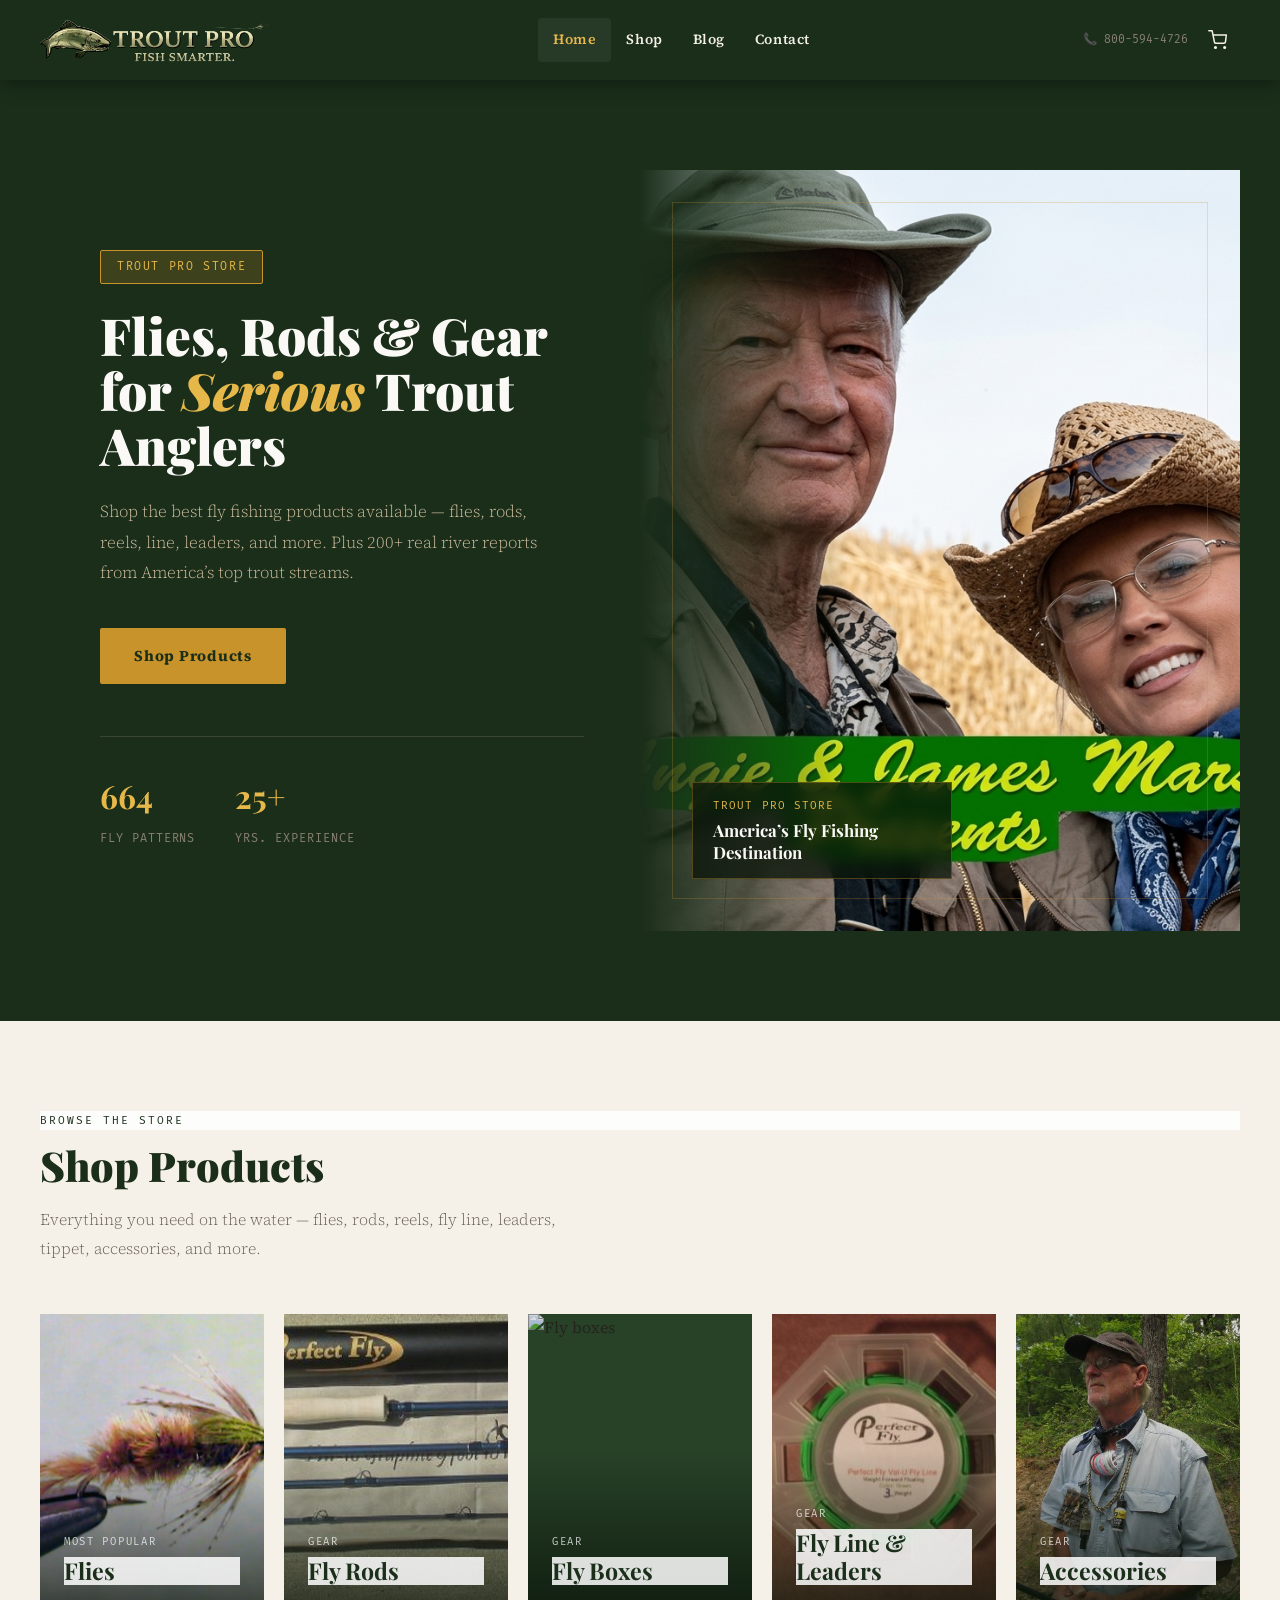
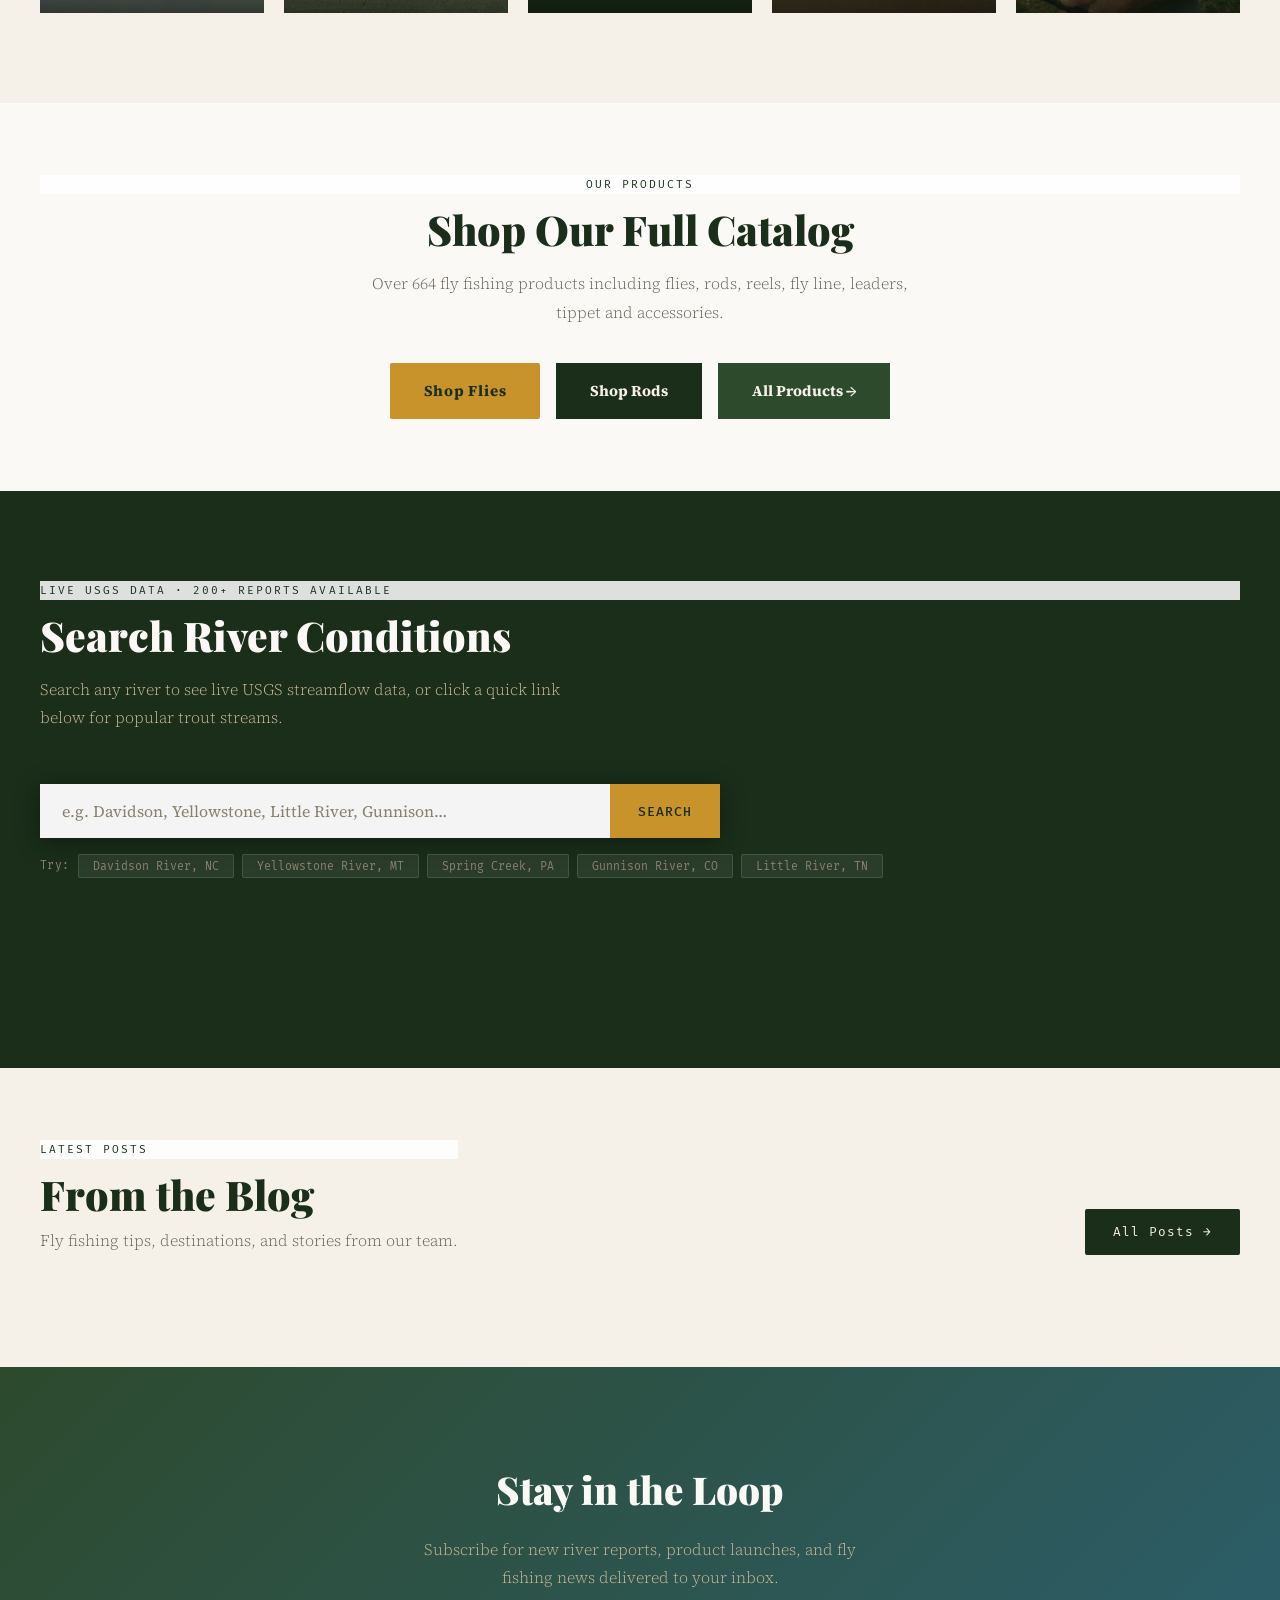
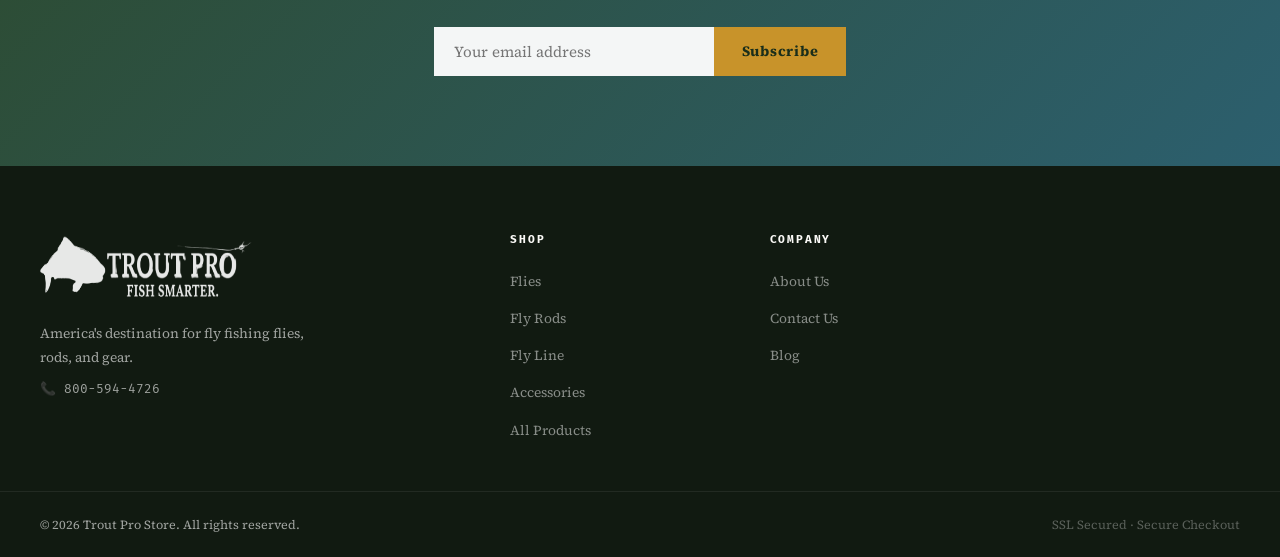
==== commit c5cbbb36: "Add files via upload" ====
--- a/index.html
+++ b/index.html
@@ -25,13 +25,11 @@
     nav{display:flex;align-items:center;gap:0}
     nav a{color:var(--cream);font-family:"Source Serif 4",serif;font-size:.88rem;font-weight:600;letter-spacing:.04em;padding:10px 15px;border-radius:4px;transition:color .2s,background .2s;white-space:nowrap}
     nav a:hover{color:var(--gold-light);background:rgba(255,255,255,.06)}
-    nav .nav-cta{background:var(--gold);color:var(--forest)!important;margin-left:8px;padding:10px 20px;font-weight:700}
     .cart-btn{position:relative;display:flex;align-items:center;padding:8px 12px;color:var(--cream);background:none;border:none;cursor:pointer;text-decoration:none}
     .cart-btn svg{width:26px;height:26px;fill:none;stroke:var(--cream);stroke-width:1.8;stroke-linecap:round;stroke-linejoin:round;transition:stroke .2s}
     .cart-btn:hover svg{stroke:var(--gold-light)}
     .cart-count{position:absolute;top:2px;right:4px;background:var(--gold);color:var(--forest);border-radius:50%;width:17px;height:17px;font-size:.62rem;font-weight:700;font-family:'Fira Mono',monospace;display:none;align-items:center;justify-content:center;line-height:1}
-    nav .nav-cta:hover{background:var(--gold-light)}
-    .hamburger{display:none;cursor:pointer;flex-direction:column;gap:5px;background:none;border:none;padding:6px}
+    
     .hamburger span{width:24px;height:2px;background:var(--cream);display:block}
     .mobile-nav{display:none;flex-direction:column;background:var(--moss);padding:16px 24px 24px}
     .mobile-nav.open{display:flex}
@@ -181,7 +179,7 @@
     .fade-up{opacity:0;transform:translateY(22px);transition:opacity .55s ease,transform .55s ease}
     .fade-up.visible{opacity:1;transform:none}
     @media(max-width:1024px){.products-grid{grid-template-columns:repeat(2,1fr)}.cat-grid{grid-template-columns:repeat(2,1fr).results-grid{grid-template-columns:repeat(2,1fr)}}.blog-grid{grid-template-columns:repeat(2,1fr)}.footer-inner{grid-template-columns:1fr 1fr;gap:32px}}
-    @media(max-width:768px){section{padding:60px 20px}nav{display:none}.hamburger{display:flex}.hero-stats{gap:24px}.hero-stats .stat-num{font-size:1.7rem}.footer-inner{padding:40px 20px 32px}.footer-bottom{padding:18px 20px}.email-input{min-width:220px;width:100%}.email-form{flex-direction:column;align-items:center}.email-btn{width:100%;max-width:320px}.river-search-box{flex-direction:column}.river-search-btn{width:100%;padding:14px;text-align:center}.usgs-embed-wrap iframe{height:360px}.usgs-fallback{padding:32px 20px}}
+    @media(max-width:768px){section{padding:60px 20px}nav{display:none}.hero-stats{gap:24px}.hero-stats .stat-num{font-size:1.7rem}.footer-inner{padding:40px 20px 32px}.footer-bottom{padding:18px 20px}.email-input{min-width:220px;width:100%}.email-form{flex-direction:column;align-items:center}.email-btn{width:100%;max-width:320px}.river-search-box{flex-direction:column}.river-search-btn{width:100%;padding:14px;text-align:center}.usgs-embed-wrap iframe{height:360px}.usgs-fallback{padding:32px 20px}}
     @media(max-width:540px){
   .products-grid{grid-template-columns:1fr}
   .blog-grid{grid-template-columns:1fr}
@@ -285,7 +283,7 @@
     <div class="cat-grid">
       <a href="products.html?cat=flies" class="cat-card" aria-label="Shop flies"><img src="images/flies.png" alt="Fly fishing flies" loading="lazy" /><div class="cat-overlay"><span class="cat-label">Most Popular</span><div class="cat-name">Flies</div></div></a>
       <a href="products.html?cat=rods" class="cat-card" aria-label="Shop fly rods"><img src="images/flyrod.png" alt="Fly rods" loading="lazy" /><div class="cat-overlay"><span class="cat-label">Gear</span><div class="cat-name">Fly Rods</div></div></a>
-      <a href="products.html?cat=flyboxes" class="cat-card" aria-label="Shop fly boxes"><img src="images/flyacc.png" alt="Fly boxes" loading="lazy" /><div class="cat-overlay"><span class="cat-label">Gear</span><div class="cat-name">Fly Boxes</div></div></a>
+      <a href="products.html?cat=flyboxes" class="cat-card" aria-label="Shop fly boxes"><img src="images/flyboxes.png" alt="Fly boxes" loading="lazy" /><div class="cat-overlay"><span class="cat-label">Gear</span><div class="cat-name">Fly Boxes</div></div></a>
       <a href="products.html?cat=line" class="cat-card" aria-label="Shop fly line"><img src="images/flyline.png" alt="Fly line" loading="lazy" /><div class="cat-overlay"><span class="cat-label">Gear</span><div class="cat-name">Fly Line &amp; Leaders</div></div></a>
       <a href="products.html?cat=accessories" class="cat-card" aria-label="Shop accessories"><img src="images/acc.png" alt="Accessories" loading="lazy" /><div class="cat-overlay"><span class="cat-label">Gear</span><div class="cat-name">Accessories</div></div></a>
     </div>
--- a/shared.css
+++ b/shared.css
@@ -499,36 +499,50 @@
   .cat-name { font-size: 1rem !important; }
 }
 
-/* ── HAMBURGER + CART MOBILE ALIGNMENT ── */
-@media(max-width:768px){
-  .header-main {
-    display: grid !important;
-    grid-template-columns: auto 1fr auto !important;
-    align-items: center !important;
-    gap: 0 !important;
-  }
-  .header-main .logo-wrap { grid-column: 1; }
+
+/* ── HAMBURGER + CART ALIGNMENT ── */
+.hamburger {
+  display: none;
+  flex-direction: column;
+  justify-content: center;
+  align-items: center;
+  gap: 5px;
+  width: 44px;
+  height: 44px;
+  background: none;
+  border: none;
+  cursor: pointer;
+  padding: 0;
+  flex-shrink: 0;
+}
+.hamburger span {
+  display: block;
+  width: 22px;
+  height: 2px;
+  background: var(--cream);
+  border-radius: 2px;
+  transition: all 0.3s;
+}
+.cart-btn {
+  position: relative;
+  display: flex;
+  align-items: center;
+  justify-content: center;
+  width: 44px;
+  height: 44px;
+  flex-shrink: 0;
+}
+@media(max-width: 768px) {
+  .hamburger { display: flex !important; }
   .header-main nav { display: none !important; }
   .header-main > div:last-of-type {
-    grid-column: 3;
     display: flex !important;
     align-items: center !important;
-    gap: 8px !important;
+    gap: 4px !important;
   }
-  .hamburger {
-    display: flex !important;
-    order: 2;
-    width: 44px !important;
-    height: 44px !important;
-    align-items: center !important;
-    justify-content: center !important;
-  }
-  .cart-btn {
-    order: 1;
-    display: flex !important;
-    align-items: center !important;
-    justify-content: center !important;
-    width: 44px !important;
-    height: 44px !important;
-  }
-}
+  .hide-on-mobile { display: none !important; }
+}
+@media(min-width: 769px) {
+  .hamburger { display: none !important; }
+  .mobile-nav { display: none !important; }
+}
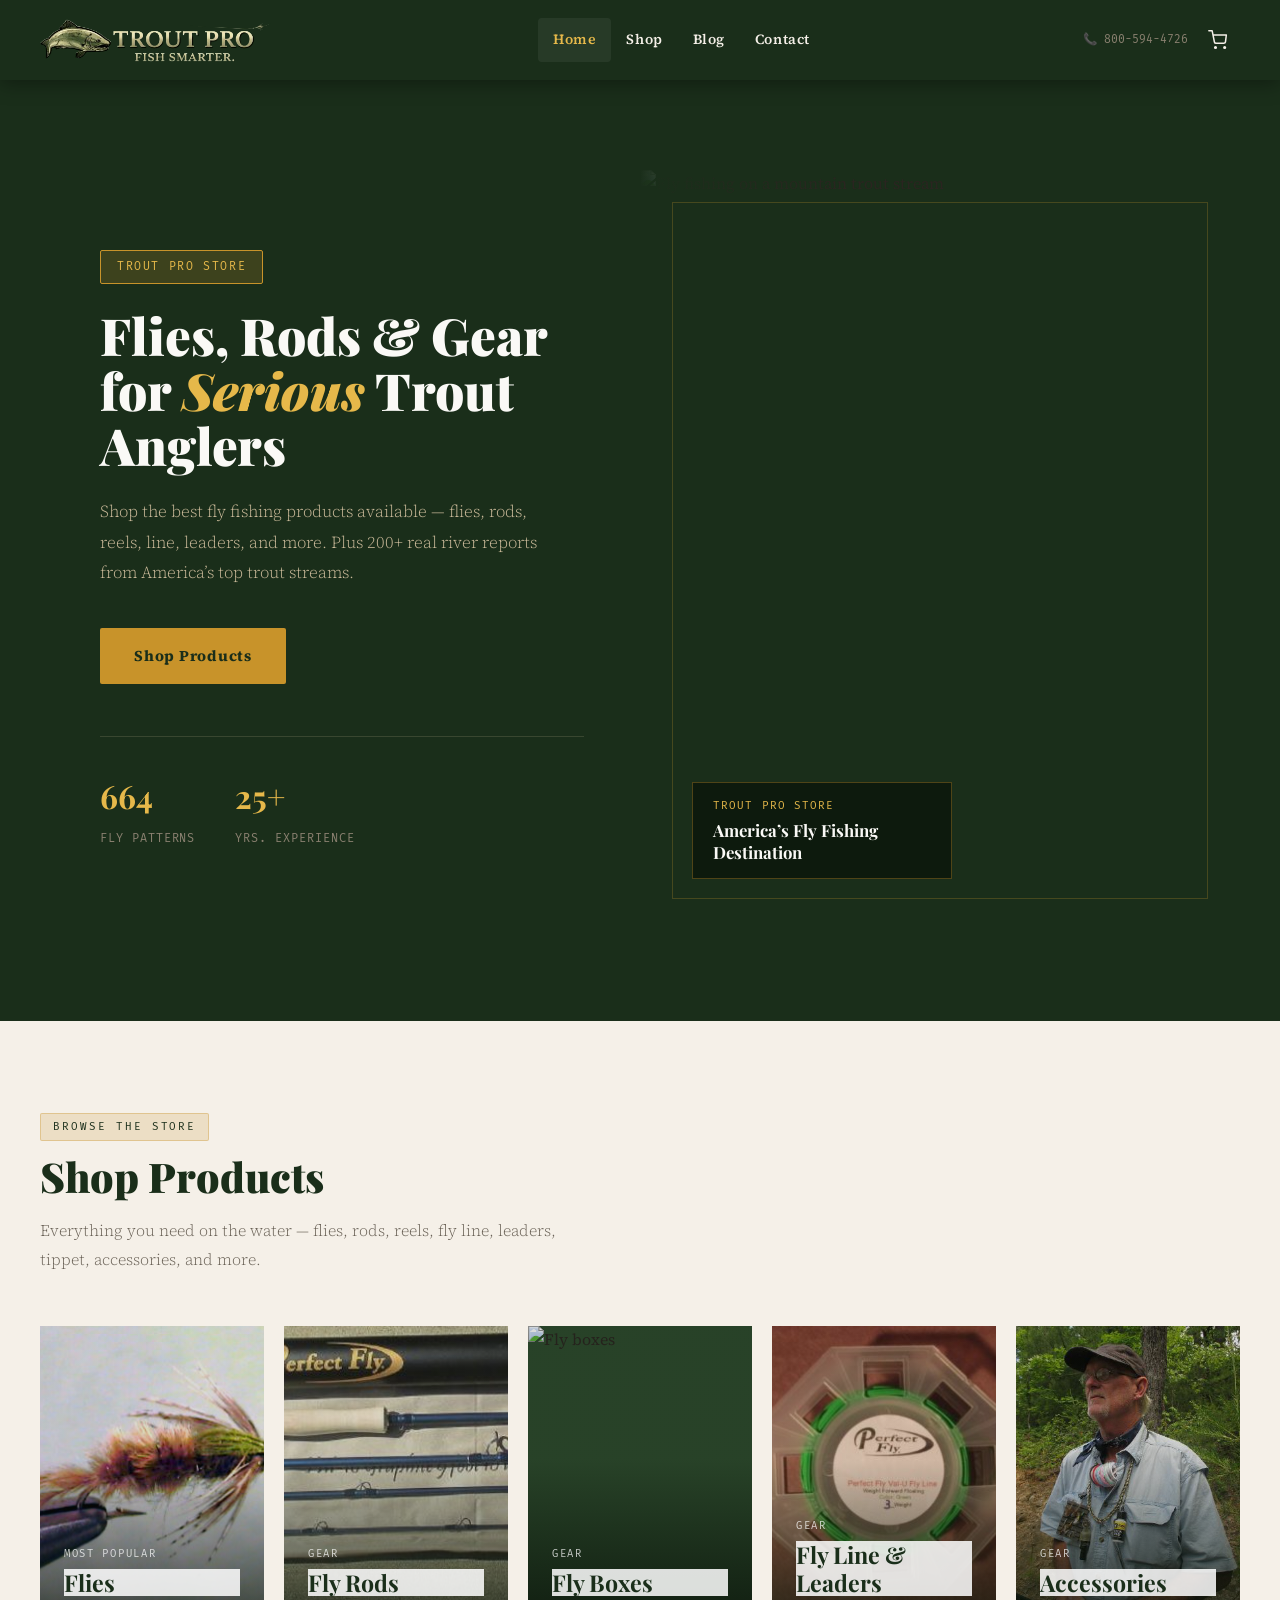
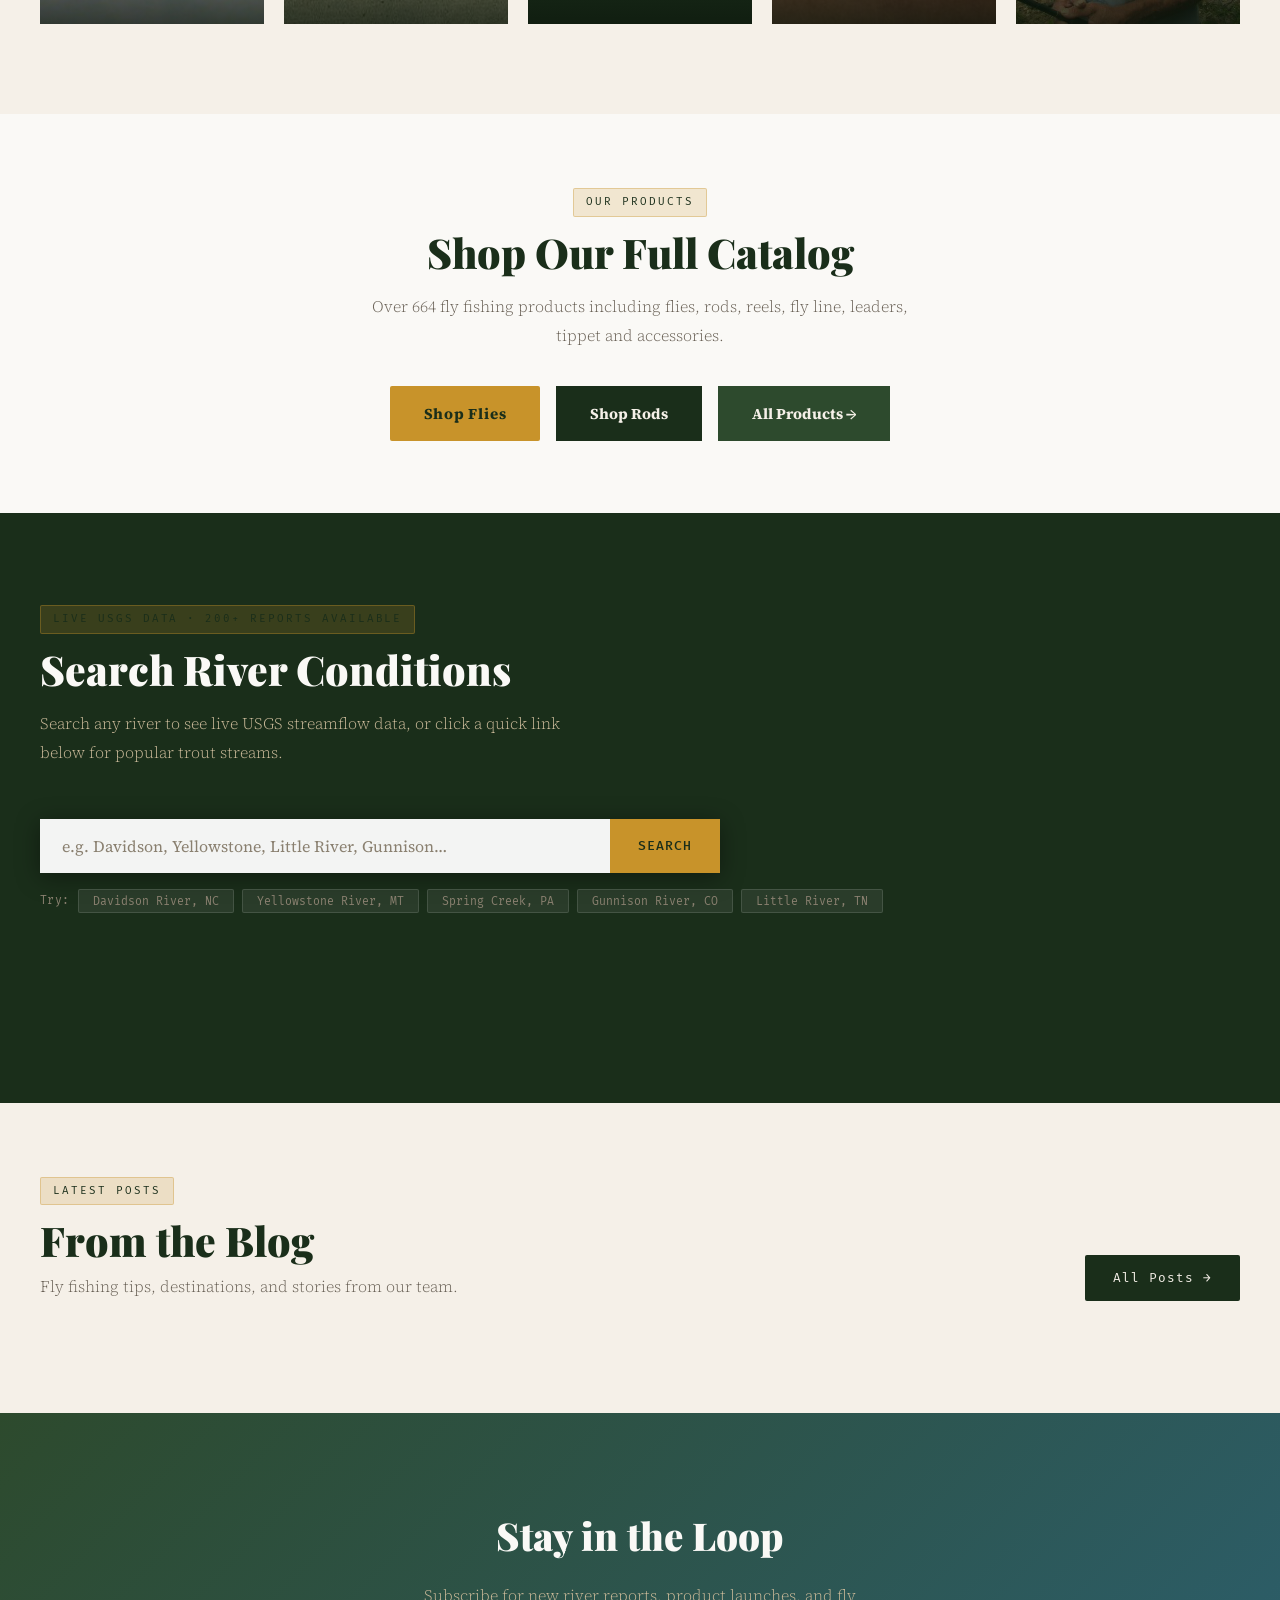
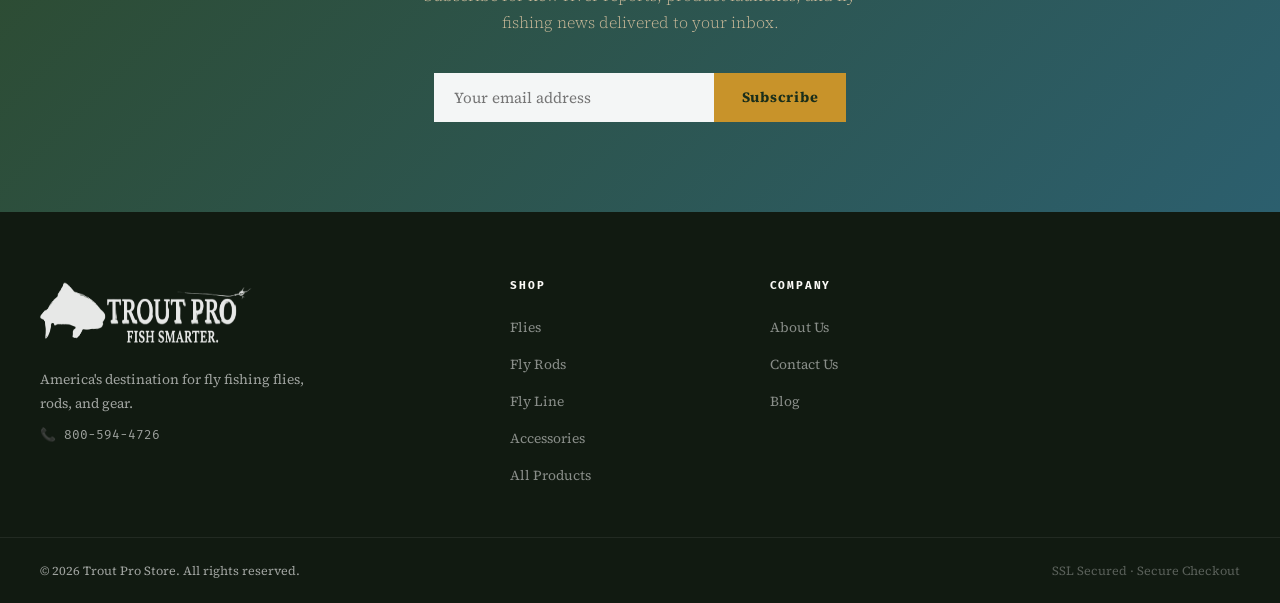
==== commit debe86a1: "Add files via upload" ====
--- a/index.html
+++ b/index.html
@@ -59,7 +59,7 @@
     @media(max-width:860px){.hero{grid-template-columns:1fr;min-height:auto}.hero-right{height:60vw;min-height:260px}.hero-left{padding:52px 24px 44px}.hero-img-label{bottom:20px;left:20px}}
     section{padding:90px 40px}
     .section-inner{max-width:1300px;margin:0 auto}
-    .section-tag{font-family:"Fira Mono",monospace;font-size:.7rem;letter-spacing:.18em;text-transform:uppercase;color:var(--river-light);display:block;margin-bottom:12px}
+    
     .section-heading{font-family:"Playfair Display",serif;font-size:clamp(1.9rem,3.2vw,2.8rem);font-weight:900;color:var(--forest);line-height:1.15;margin-bottom:16px}
     .section-sub{font-size:1rem;color:var(--text-muted);max-width:540px;line-height:1.8;font-weight:300}
     .section-header{margin-bottom:52px}
@@ -92,7 +92,7 @@
     .add-btn:hover{background:var(--moss)}
     .river-section{background:var(--forest)}
     .river-section .section-heading{color:var(--white)}
-    .river-section .section-tag{color:var(--water)}
+    .river-section 
     .river-section .section-sub{color:var(--sand)}
     .river-search-box{display:flex;max-width:680px;margin-bottom:16px;box-shadow:0 4px 24px rgba(0,0,0,.4)}
     .river-search-box input{flex:1;min-width:0;padding:16px 22px;font-family:"Source Serif 4",serif;font-size:1rem;border:none;outline:none;background:rgba(255,255,255,.95);color:var(--text)}
--- a/shared.css
+++ b/shared.css
@@ -42,7 +42,7 @@
 /* SECTION */
 .section{padding:72px 40px}
 .section-inner{max-width:1300px;margin:0 auto}
-.section-tag{font-family:'Fira Mono',monospace;font-size:.7rem;letter-spacing:.18em;text-transform:uppercase;color:var(--river-light);display:block;margin-bottom:10px}
+
 .section-heading{font-family:'Playfair Display',serif;font-size:clamp(1.8rem,3vw,2.6rem);font-weight:900;color:var(--forest);line-height:1.15;margin-bottom:14px}
 .section-sub{font-size:1rem;color:var(--text-muted);max-width:540px;line-height:1.8;font-weight:300;margin-bottom:40px}
 
@@ -130,7 +130,7 @@
   .product-card-desc{display:none}
   .filter-bar{gap:5px}
   .filter-btn{padding:6px 11px;font-size:.68rem}
-  .section-tag{font-size:.65rem}
+  
   .btn-primary{width:100%;text-align:center;padding:14px}
   .cart-wrap{padding:24px 14px}
   .cart-table th:nth-child(2),.cart-table td:nth-child(2){max-width:120px}
@@ -546,3 +546,18 @@
   .hamburger { display: none !important; }
   .mobile-nav { display: none !important; }
 }
+
+/* ── SECTION TAG — gold pill label ── */
+.section-tag {
+  font-family: 'Fira Mono', monospace !important;
+  font-size: .68rem !important;
+  letter-spacing: .18em !important;
+  text-transform: uppercase !important;
+  color: var(--forest) !important;
+  background: rgba(200, 147, 42, 0.18) !important;
+  border: 1px solid rgba(200, 147, 42, 0.35) !important;
+  display: inline-block !important;
+  padding: 4px 12px !important;
+  margin-bottom: 12px !important;
+  border-radius: 2px !important;
+}
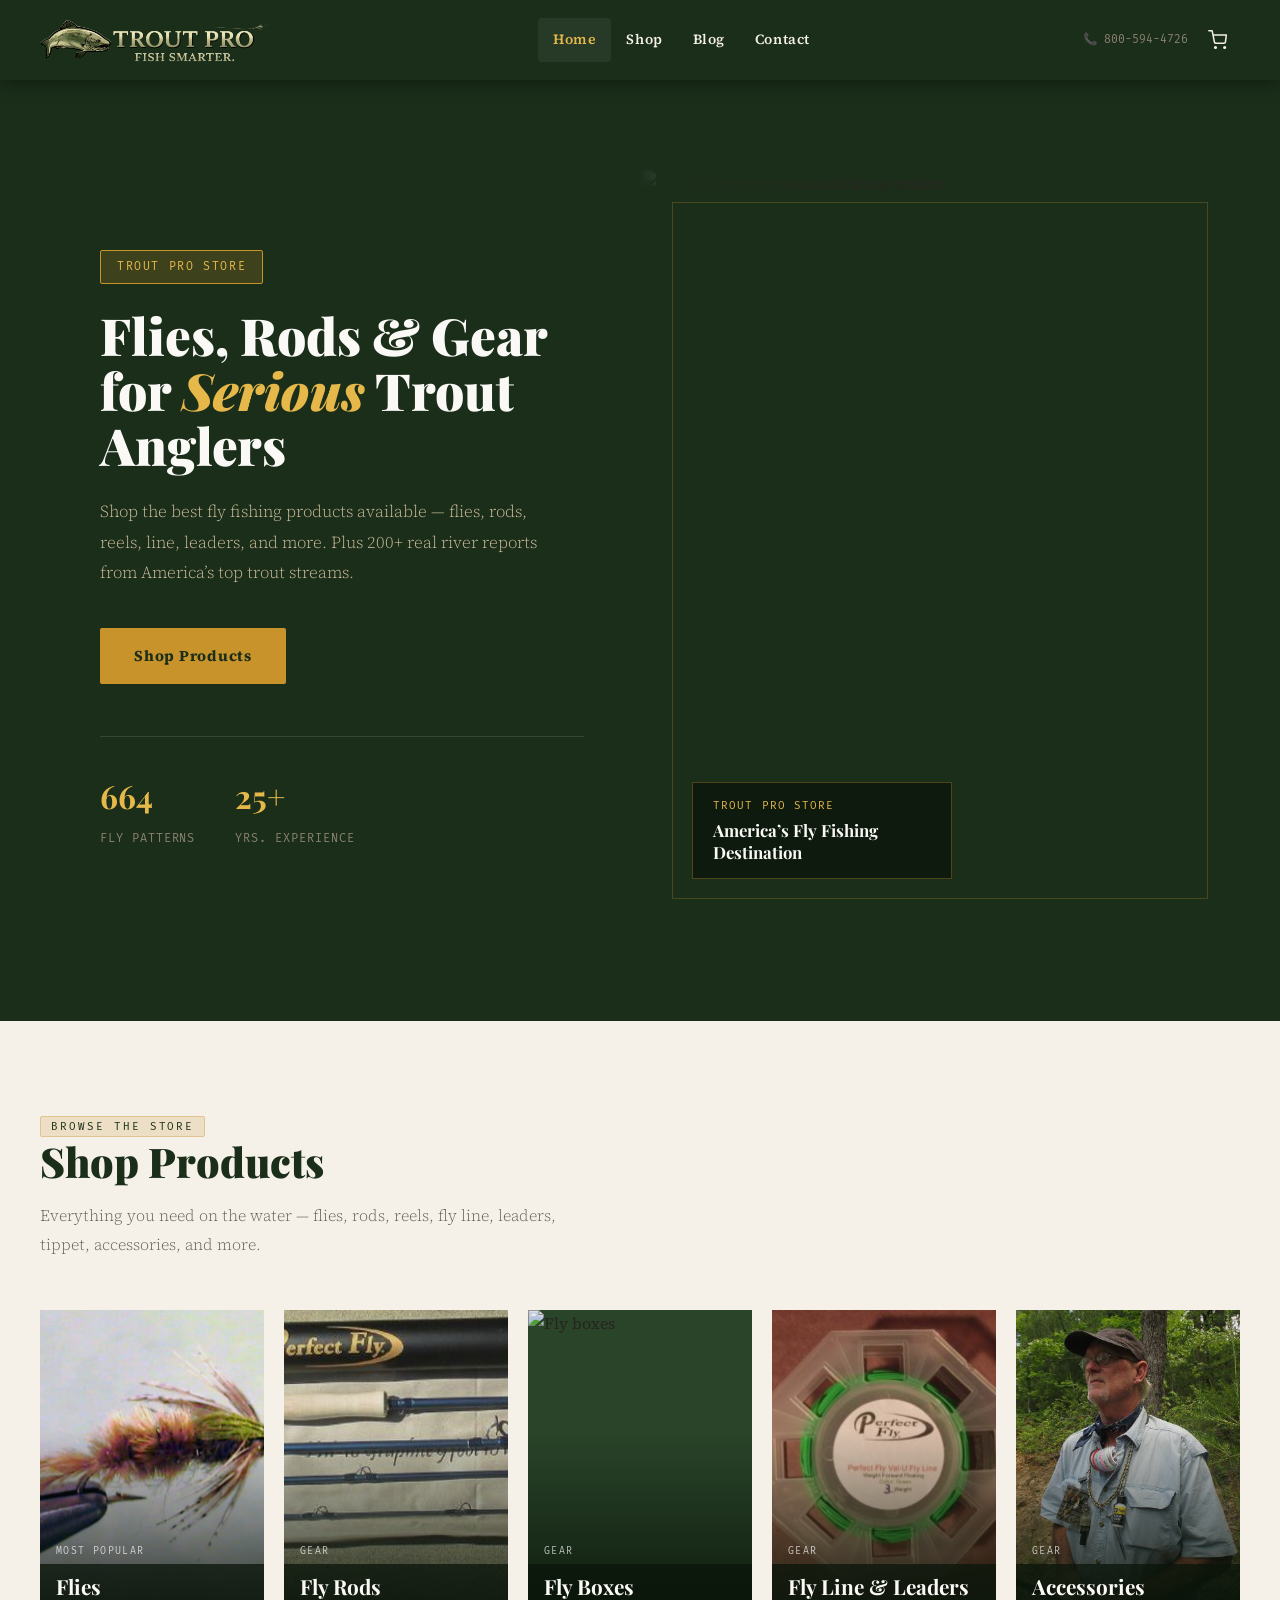
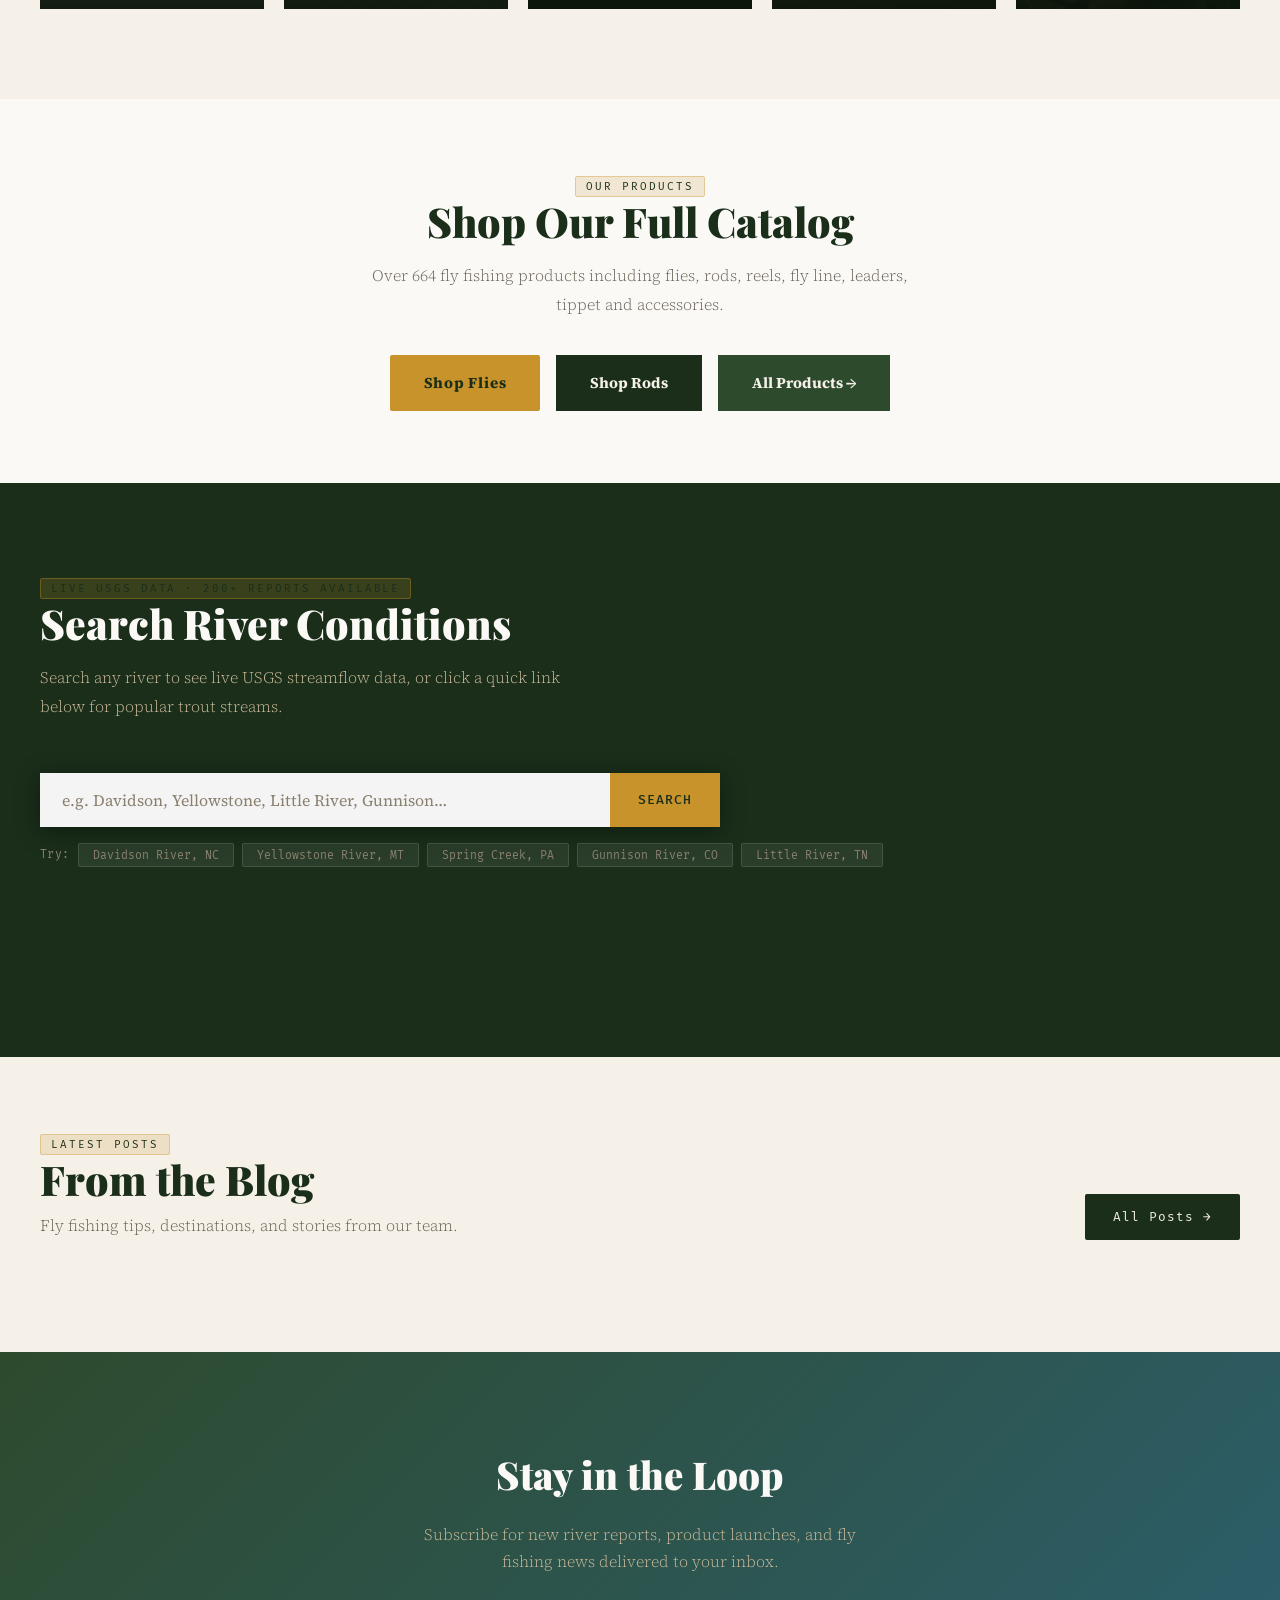
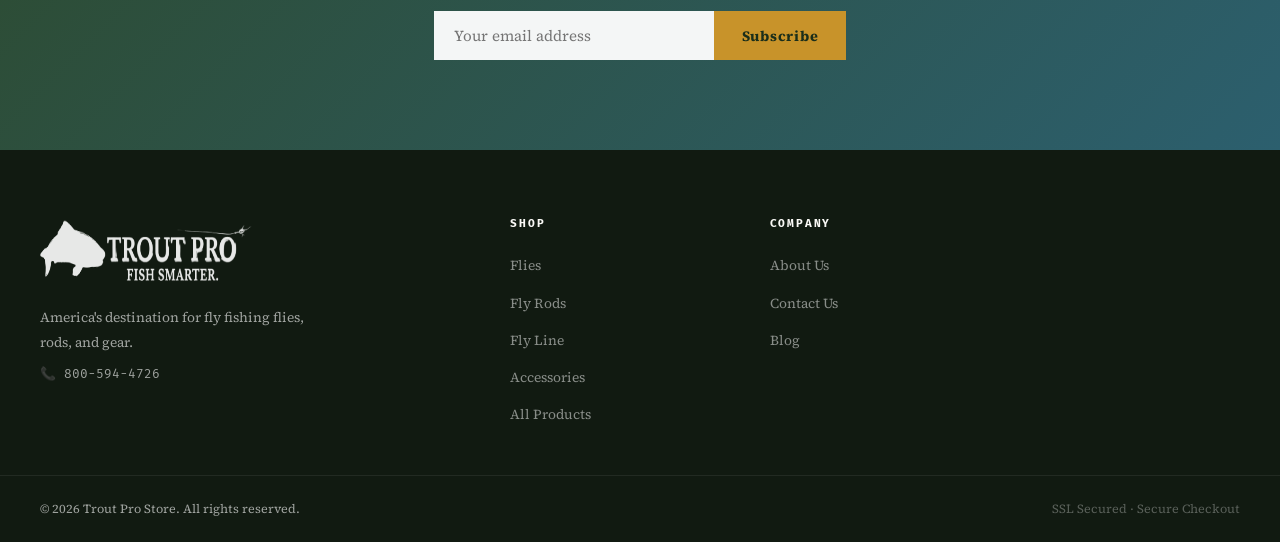
==== commit 820a1071: "Add files via upload" ====
--- a/index.html
+++ b/index.html
@@ -68,9 +68,9 @@
     .cat-card{position:relative;overflow:hidden;aspect-ratio:3/4;cursor:pointer;text-decoration:none;display:block;background:var(--moss)}
     .cat-card img{position:absolute;inset:0;width:100%;height:100%;object-fit:cover;transition:transform .6s ease}
     .cat-card:hover img{transform:scale(1.06)}
-    .cat-overlay{position:absolute;inset:0;background:linear-gradient(to top,rgba(10,20,10,.82) 0%,rgba(10,20,10,.15) 55%);display:flex;flex-direction:column;justify-content:flex-end;padding:28px 24px}
-    .cat-label{font-family:"Fira Mono",monospace;font-size:.66rem;letter-spacing:.16em;text-transform:uppercase;color:rgba(255,255,255,.75);margin-bottom:6px}
-    .cat-name{font-family:"Playfair Display",serif;font-size:1.45rem;font-weight:700;color:var(--white);line-height:1.2}
+    
+    
+    
     .products-section{background:var(--white)}
     .products-tabs{display:flex;border-bottom:2px solid var(--border);margin-bottom:48px;flex-wrap:wrap}
     .tab-btn{background:none;border:none;padding:13px 24px;font-family:"Source Serif 4",serif;font-size:.9rem;font-weight:600;color:var(--text-muted);cursor:pointer;border-bottom:2px solid transparent;margin-bottom:-2px;transition:color .2s,border-color .2s}
@@ -220,7 +220,7 @@
       .section-inner{padding:0 4px}
       .cat-grid{grid-template-columns:1fr 1fr !important;gap:12px}
       .cat-card{aspect-ratio:4/3}
-      .cat-name{font-size:1.1rem}
+      
       .section-heading{font-size:1.7rem}
       .river-hint{gap:6px}
       .hint-chip{font-size:.66rem;padding:4px 8px}
--- a/shared.css
+++ b/shared.css
@@ -547,7 +547,9 @@
   .mobile-nav { display: none !important; }
 }
 
-/* ── SECTION TAG — gold pill label ── */
+
+
+/* ── SECTION TAG ── */
 .section-tag {
   font-family: 'Fira Mono', monospace !important;
   font-size: .68rem !important;
@@ -556,8 +558,42 @@
   color: var(--forest) !important;
   background: rgba(200, 147, 42, 0.18) !important;
   border: 1px solid rgba(200, 147, 42, 0.35) !important;
-  display: inline-block !important;
-  padding: 4px 12px !important;
+  display: inline !important;
+  padding: 3px 10px !important;
   margin-bottom: 12px !important;
   border-radius: 2px !important;
-}
+  width: auto !important;
+  max-width: fit-content !important;
+}
+
+/* ── CATEGORY CARD NAME BOX ── */
+.cat-overlay {
+  position: absolute !important;
+  inset: 0 !important;
+  background: linear-gradient(to top, rgba(10,20,10,.85) 0%, rgba(10,20,10,.1) 60%) !important;
+  display: flex !important;
+  flex-direction: column !important;
+  justify-content: flex-end !important;
+  padding: 0 !important;
+}
+.cat-label {
+  font-family: 'Fira Mono', monospace !important;
+  font-size: .62rem !important;
+  letter-spacing: .14em !important;
+  text-transform: uppercase !important;
+  color: rgba(255,255,255,.7) !important;
+  padding: 0 16px 4px !important;
+  display: block !important;
+}
+.cat-name {
+  font-family: 'Playfair Display', serif !important;
+  font-size: 1.3rem !important;
+  font-weight: 700 !important;
+  color: var(--white) !important;
+  background: rgba(10,20,10,.75) !important;
+  padding: 10px 16px !important;
+  display: block !important;
+  width: 100% !important;
+  box-sizing: border-box !important;
+  line-height: 1.2 !important;
+}
